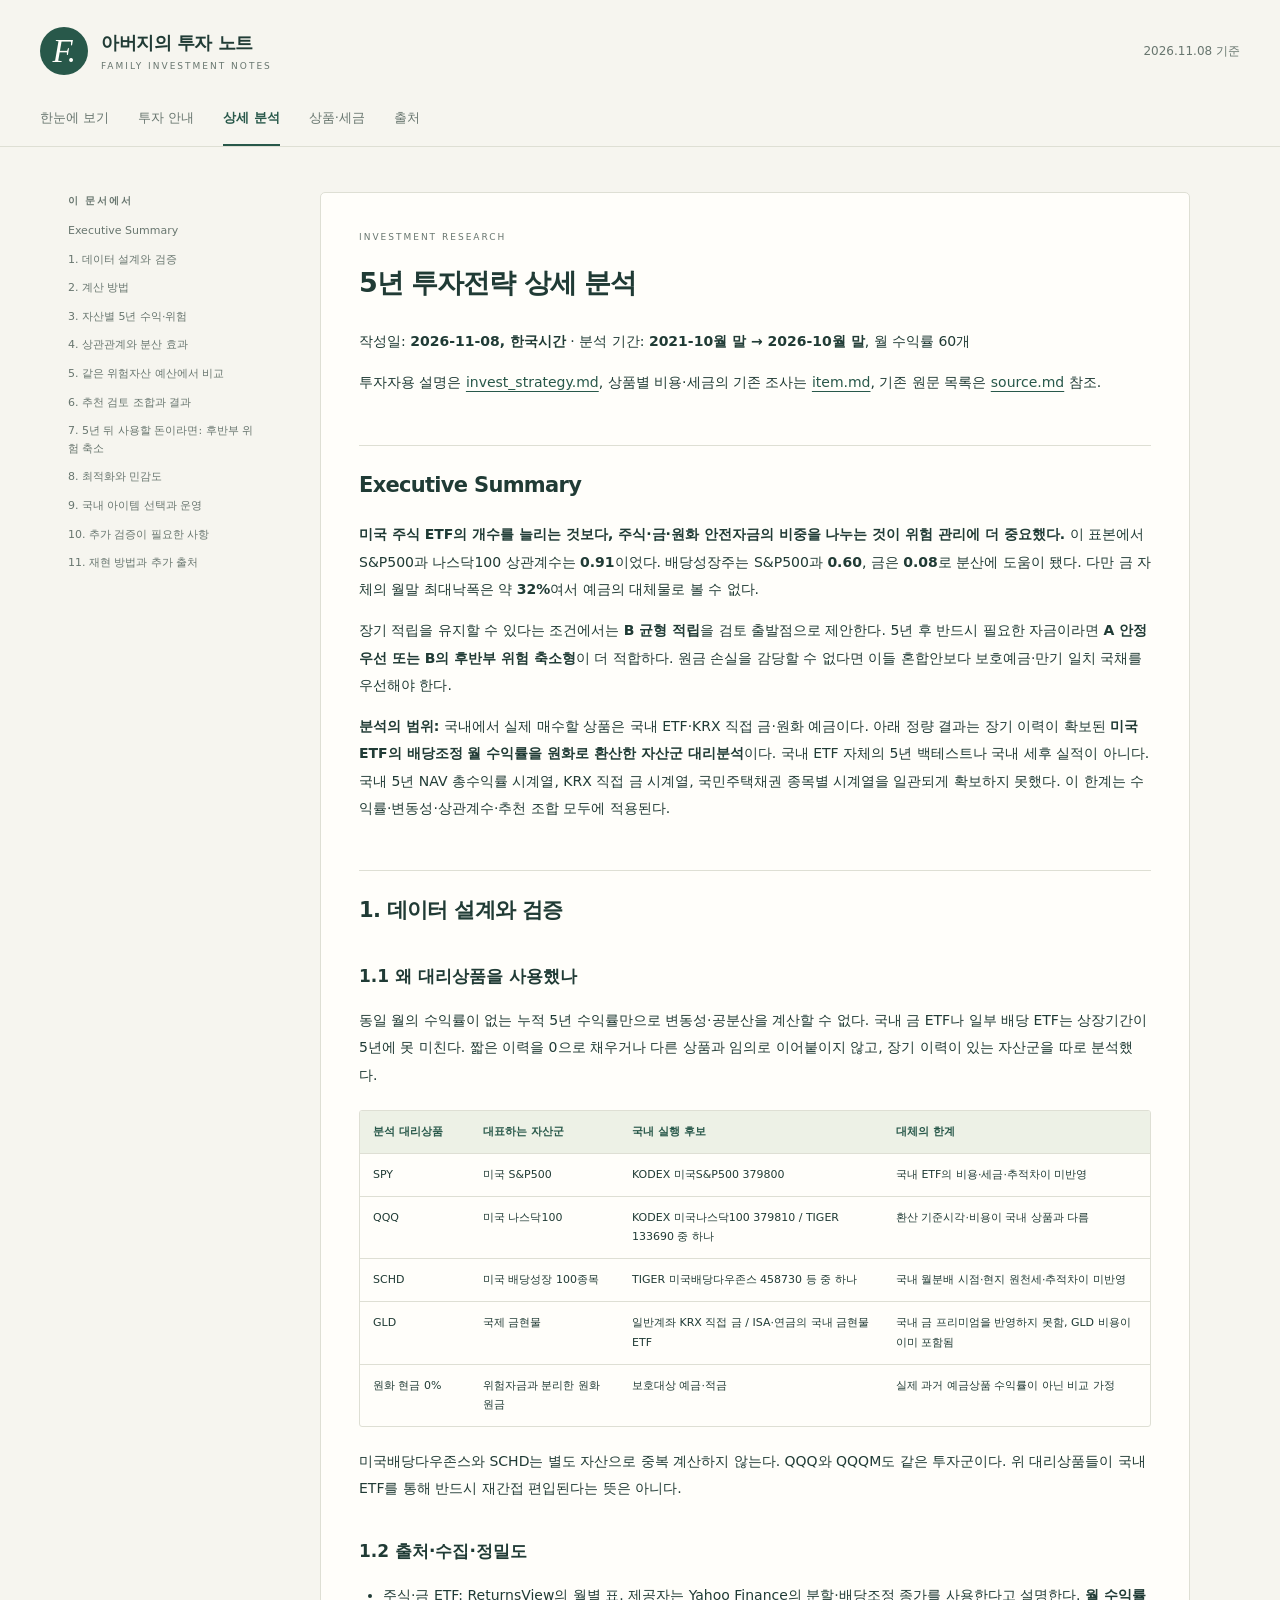
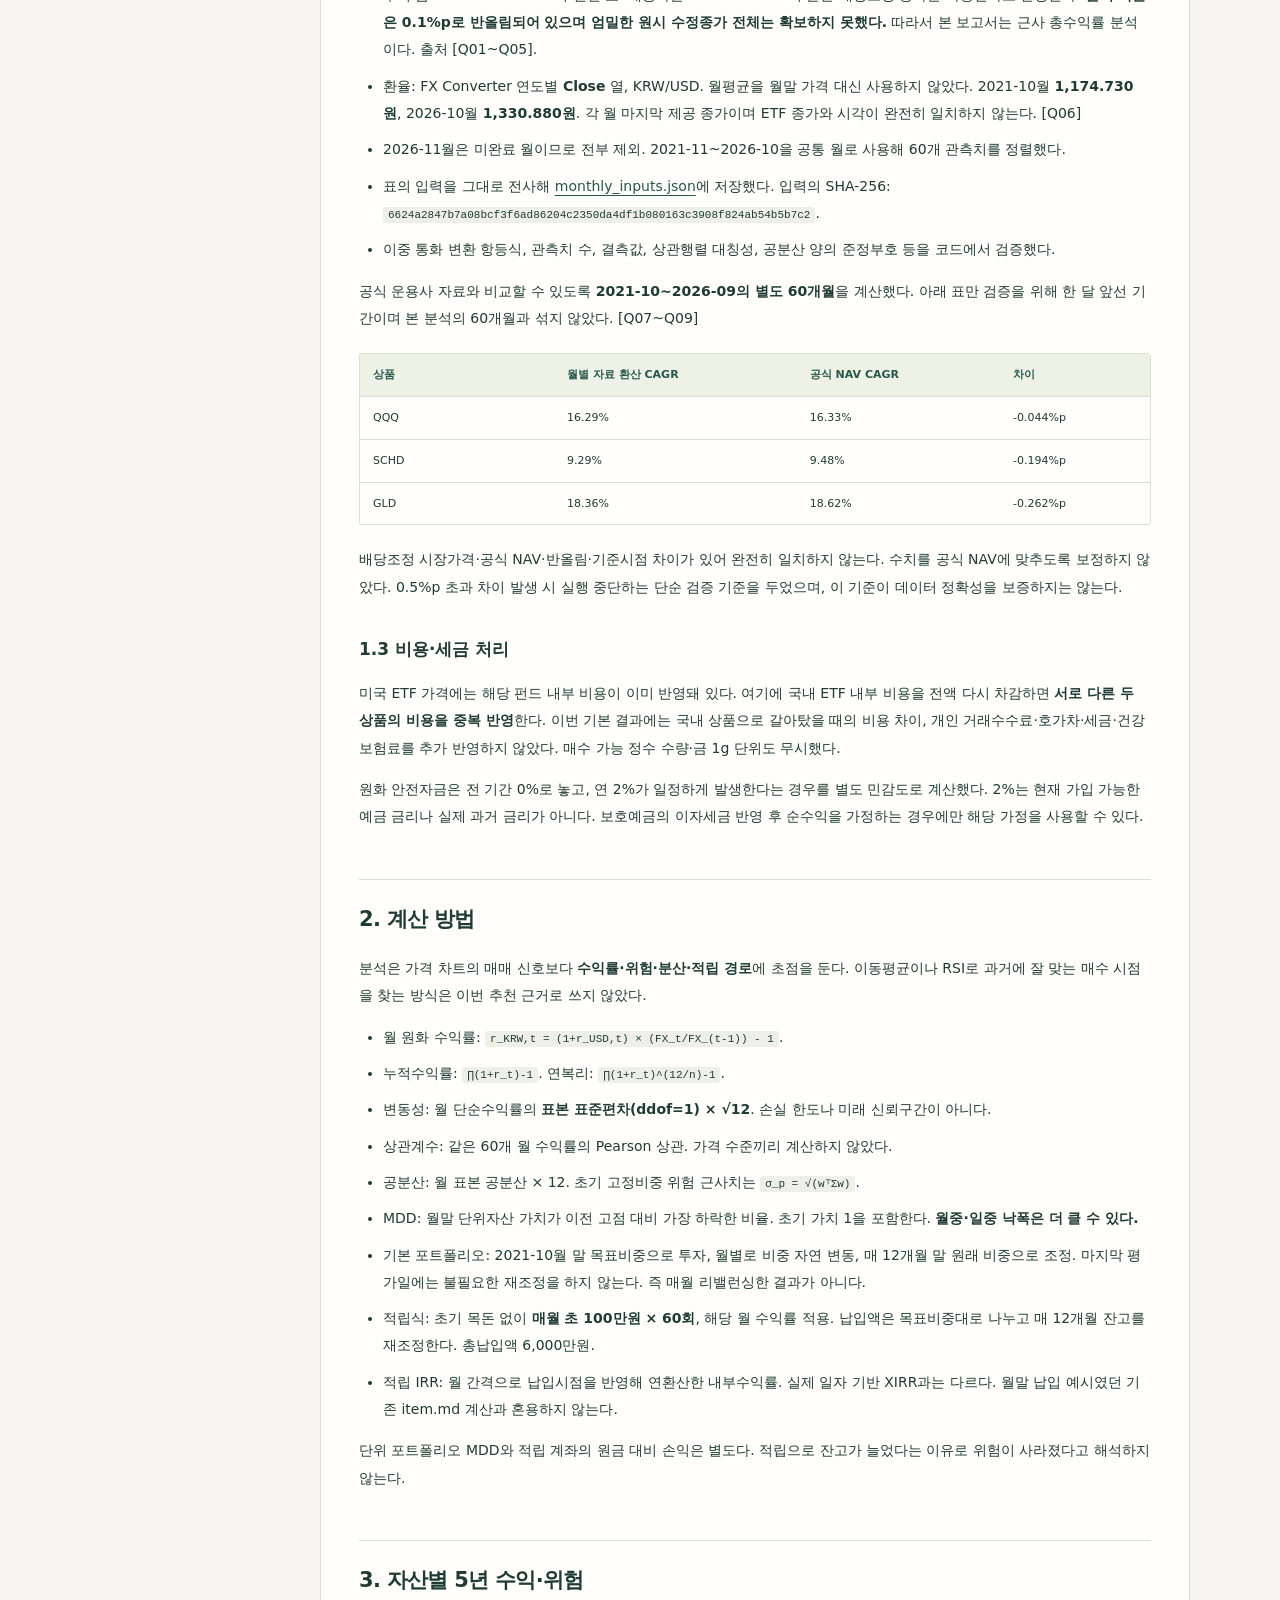
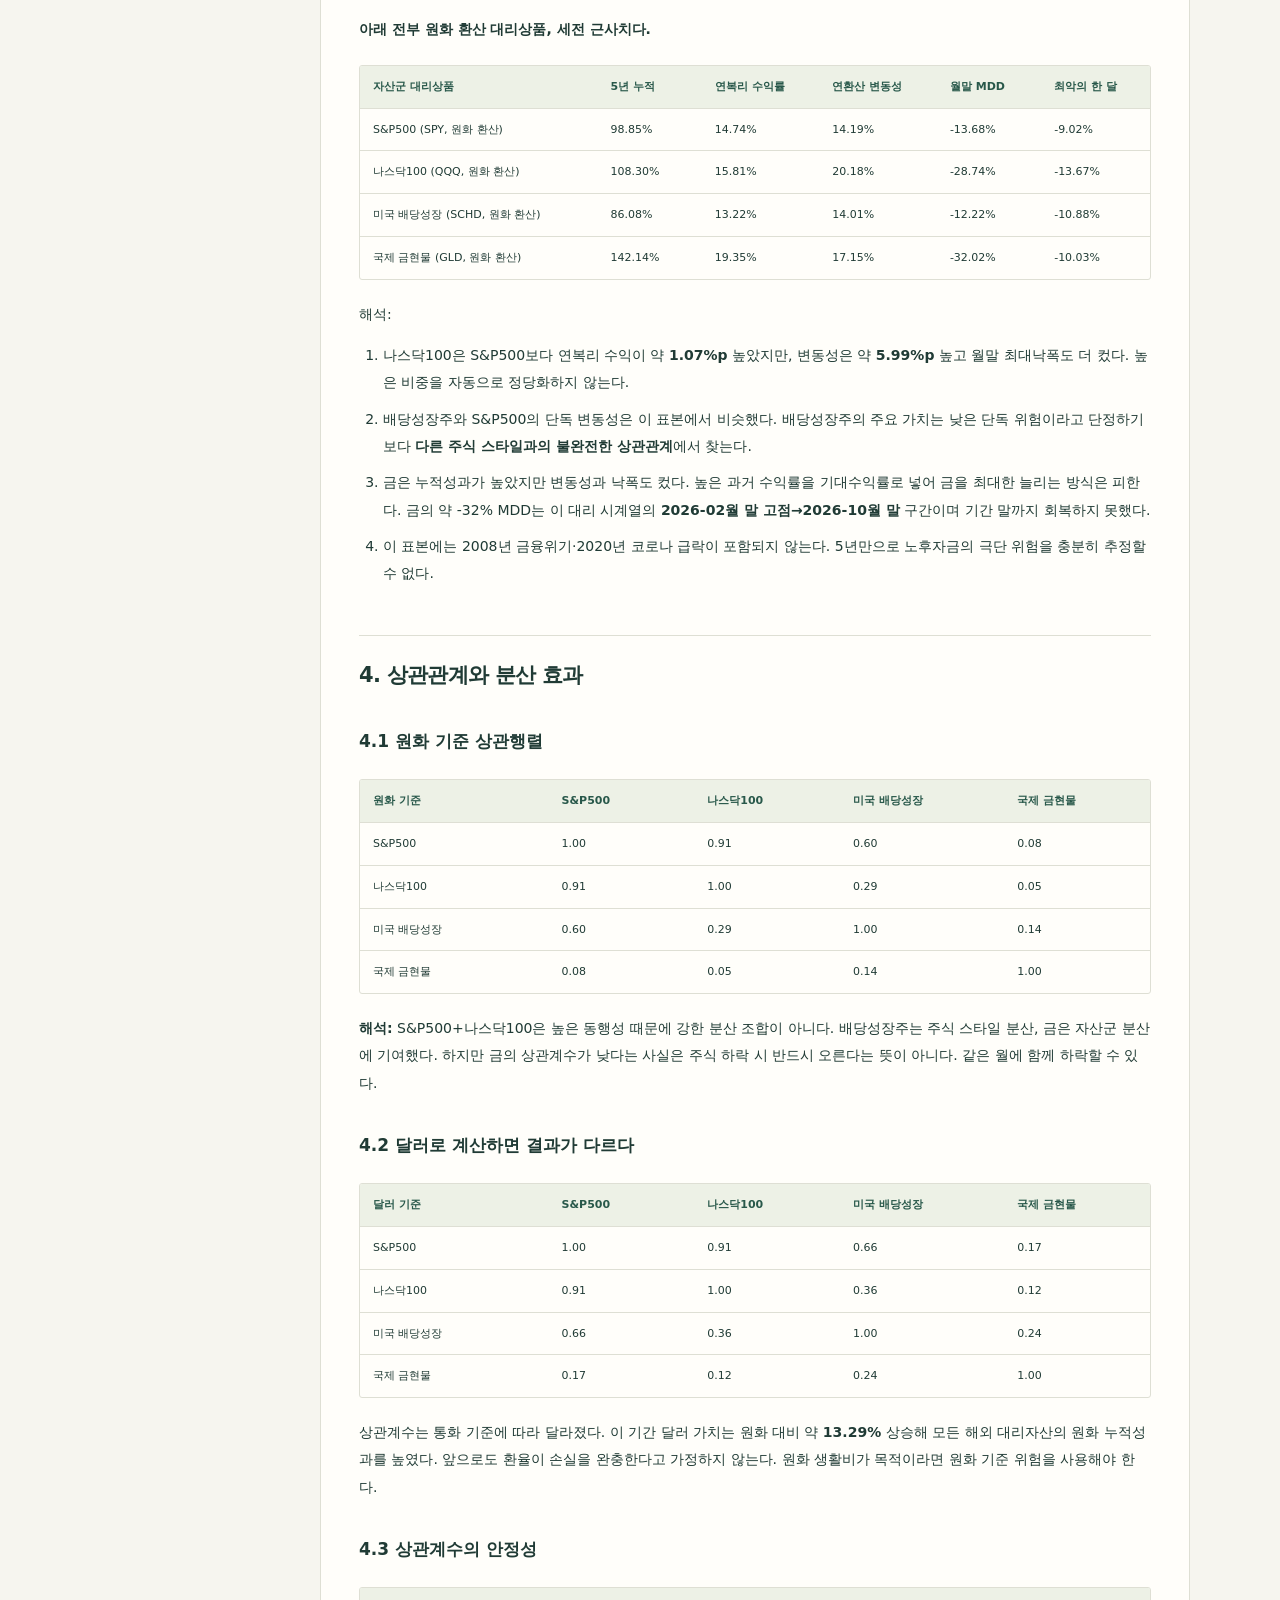
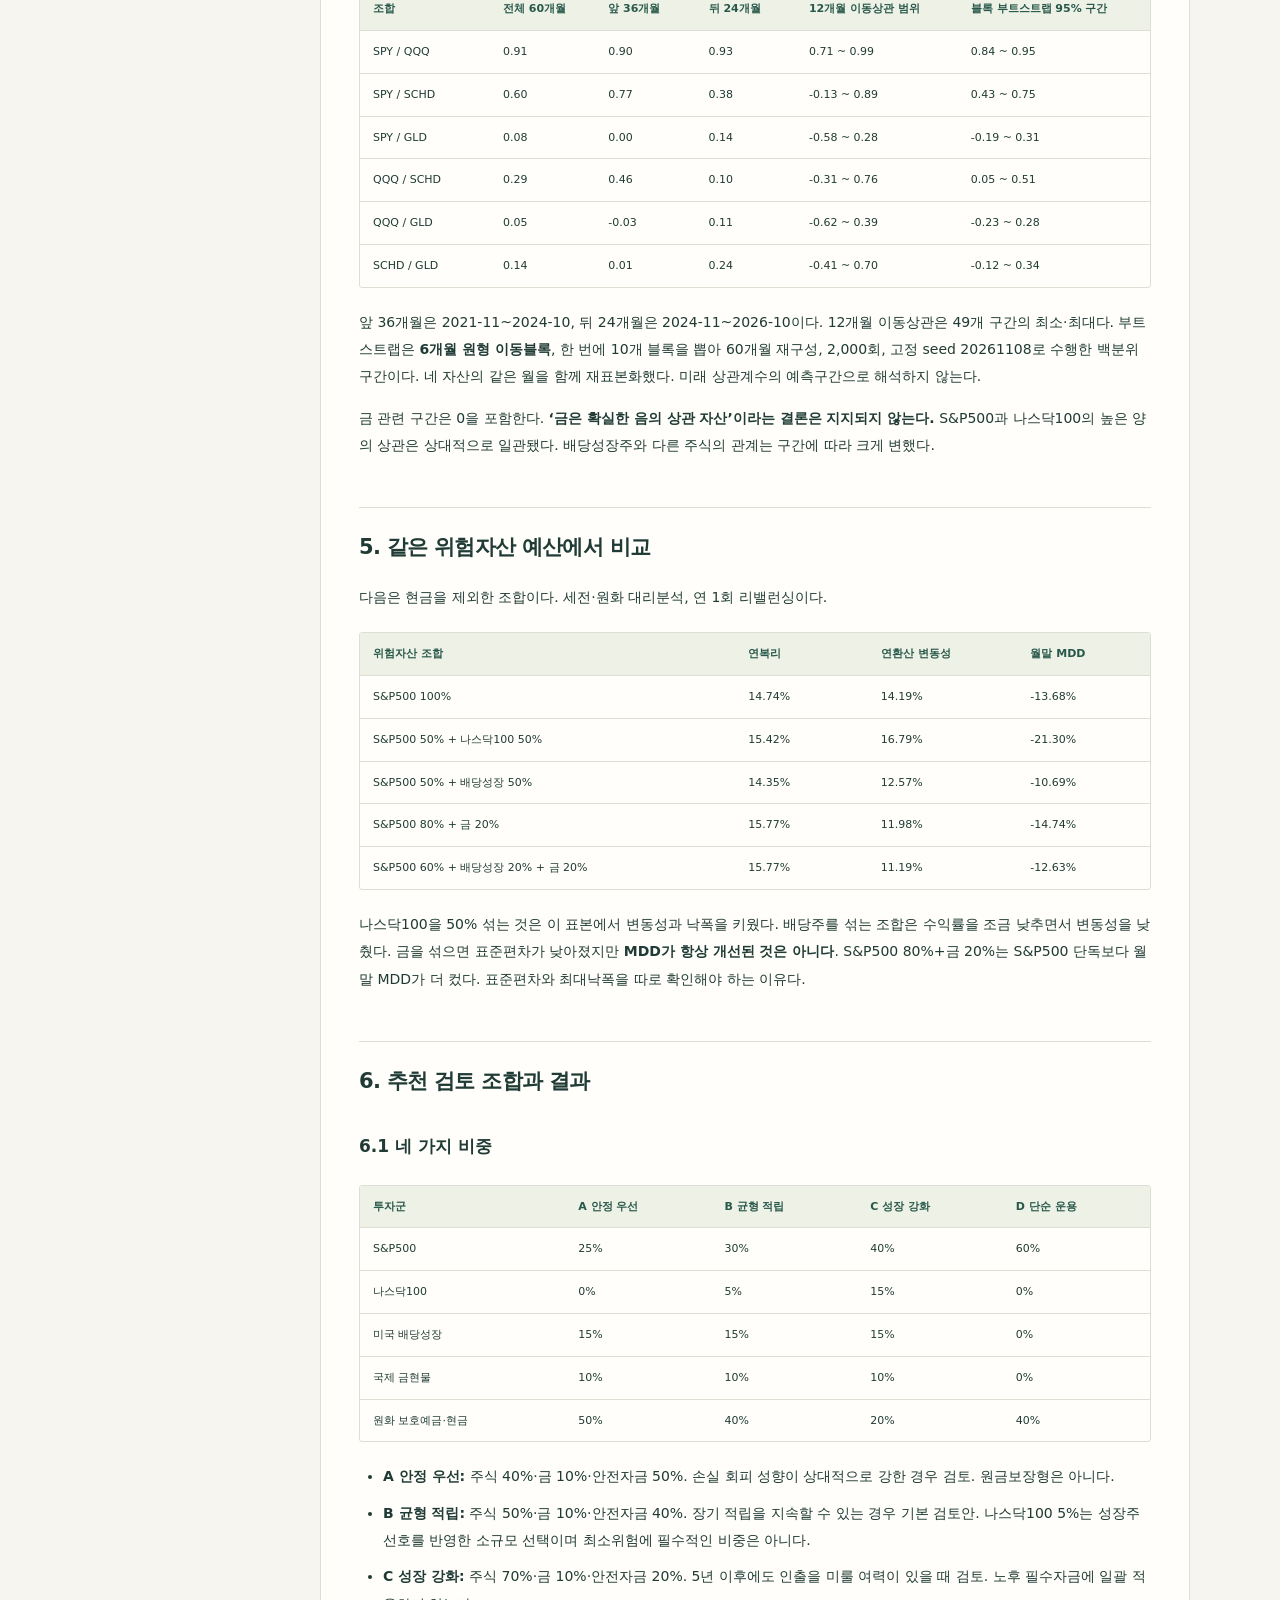
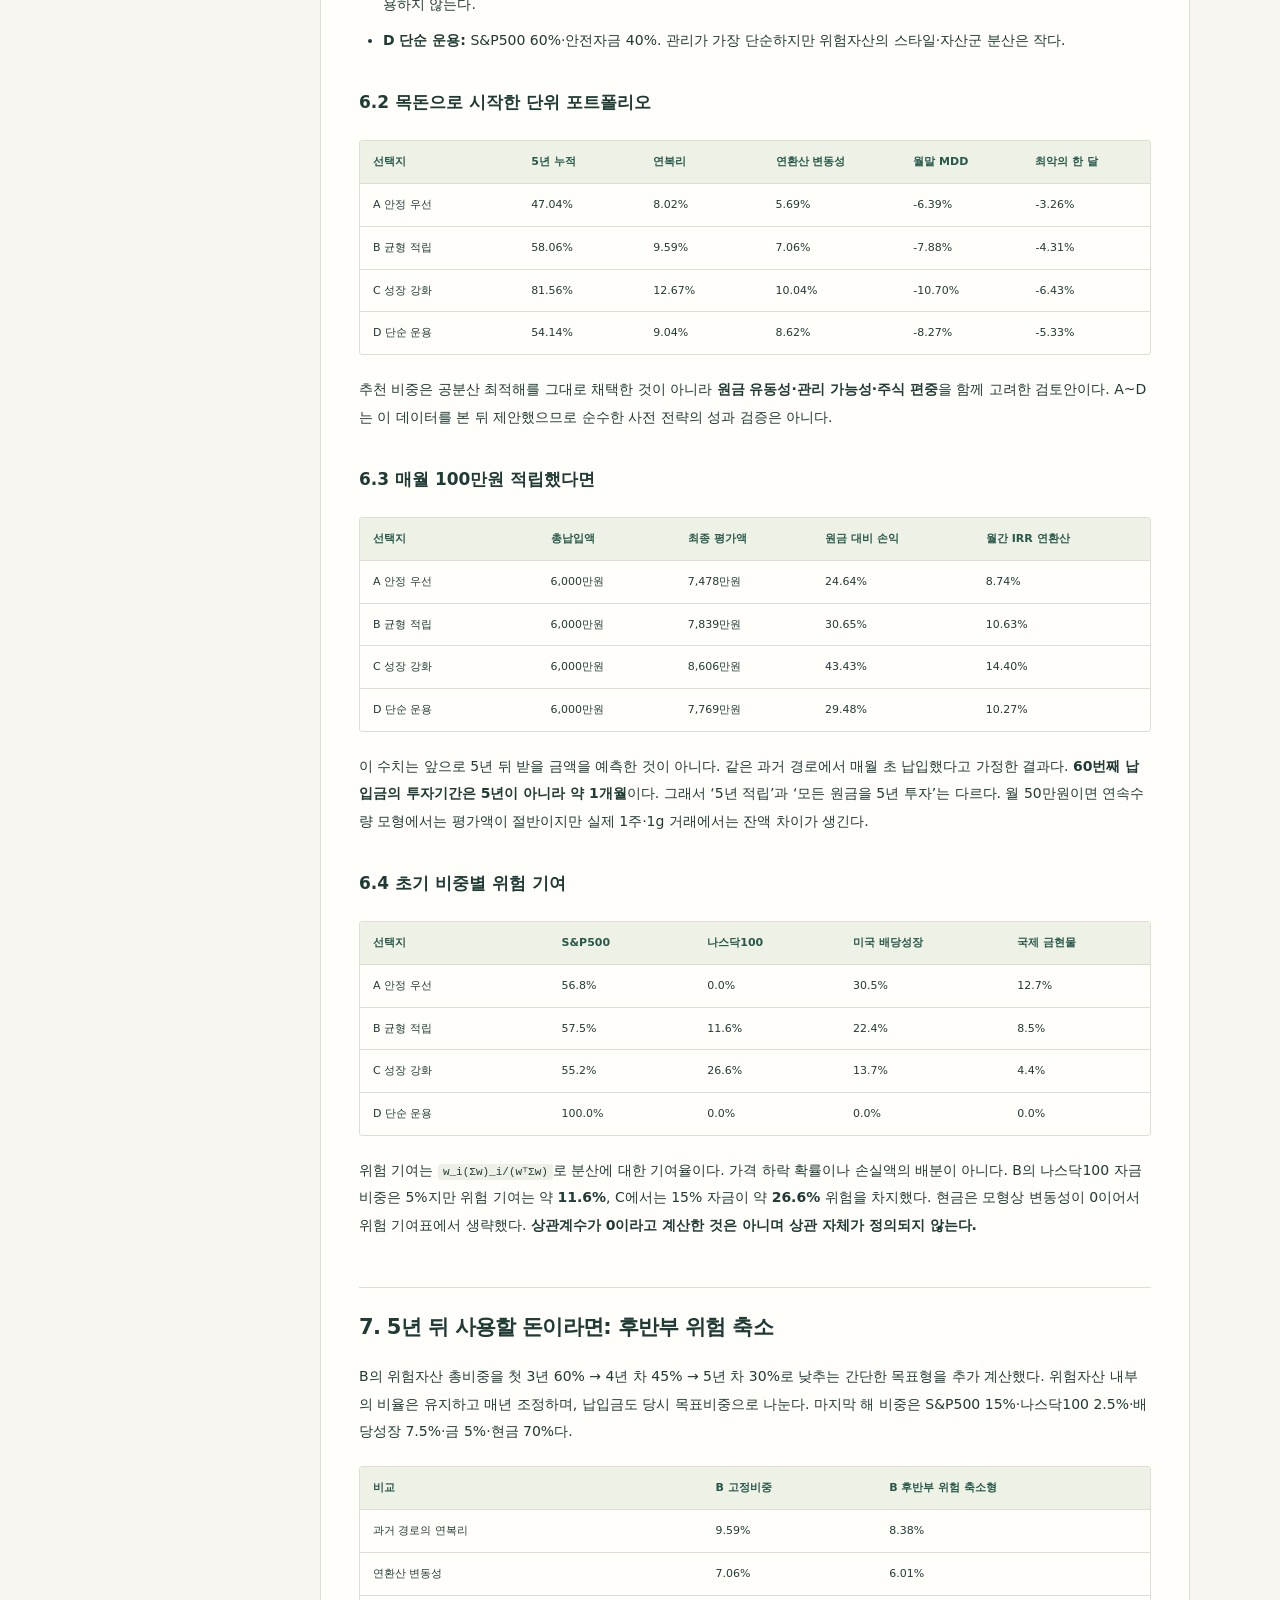
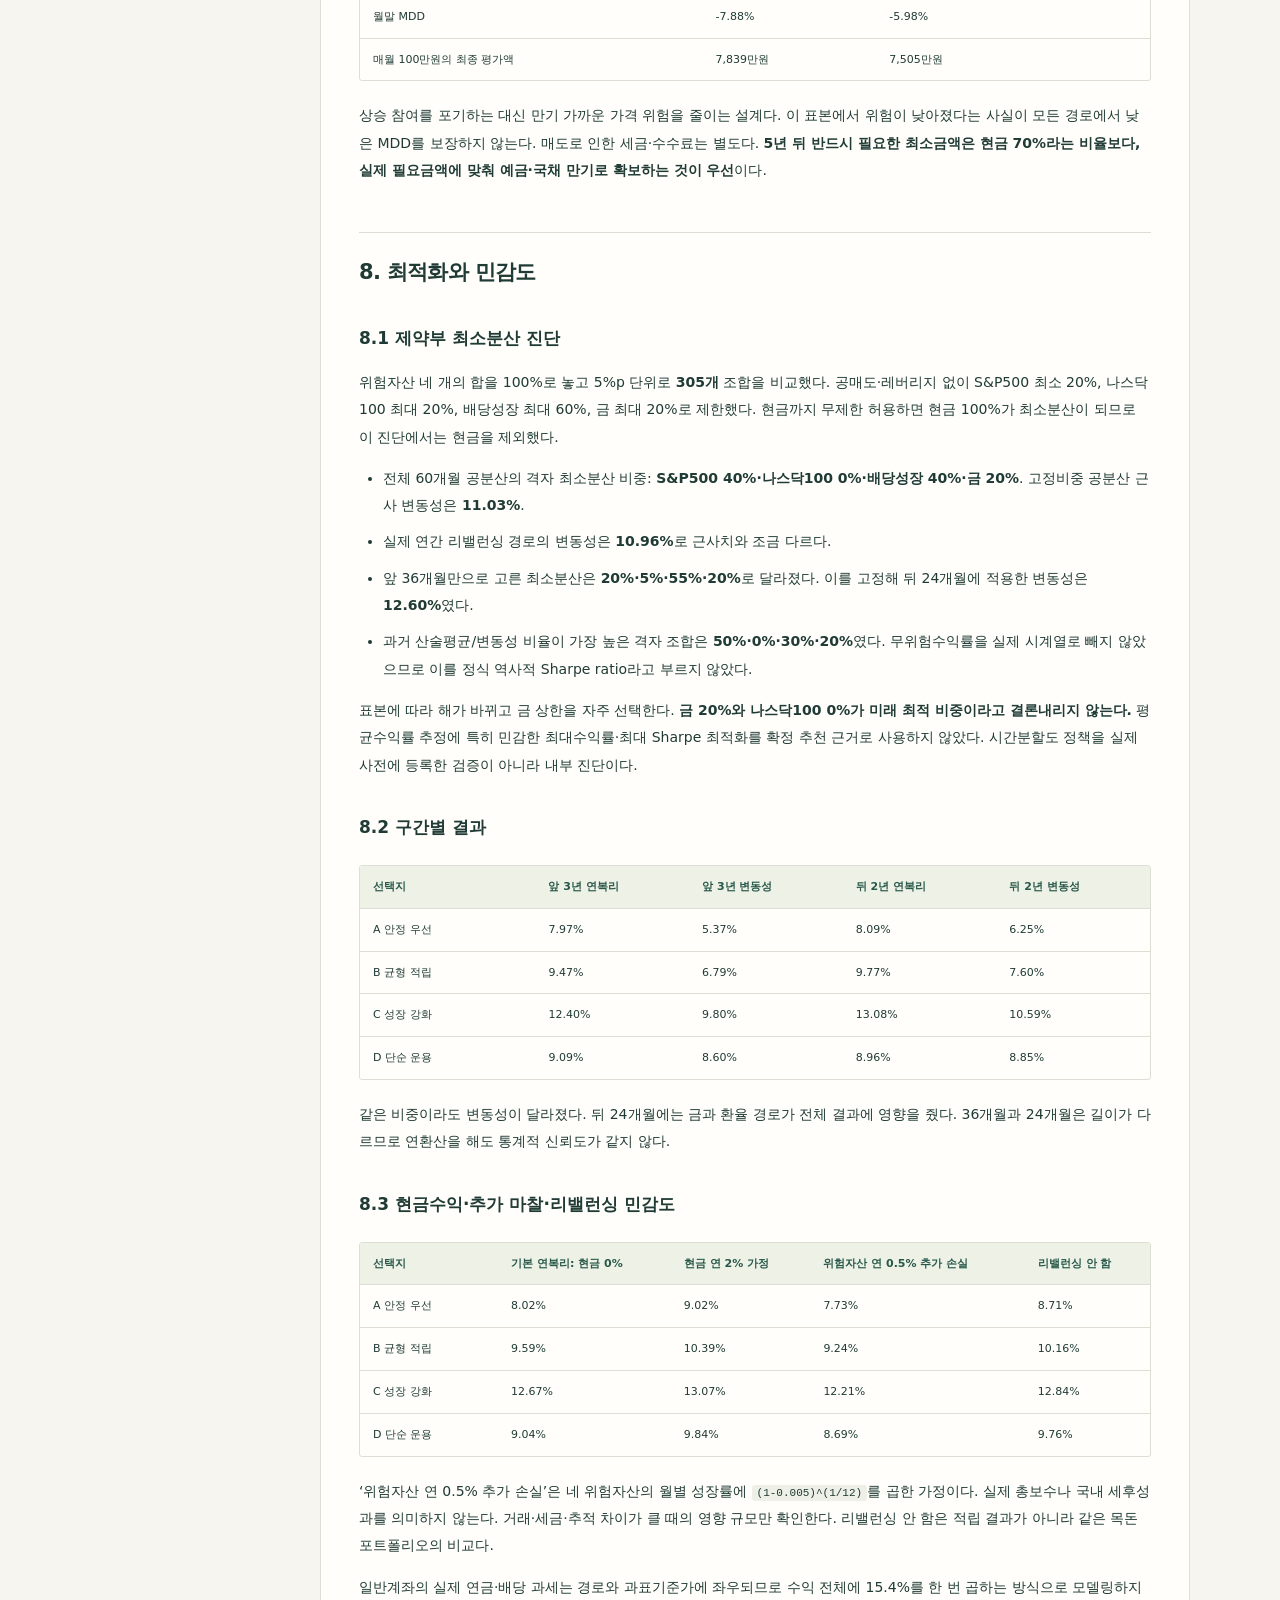
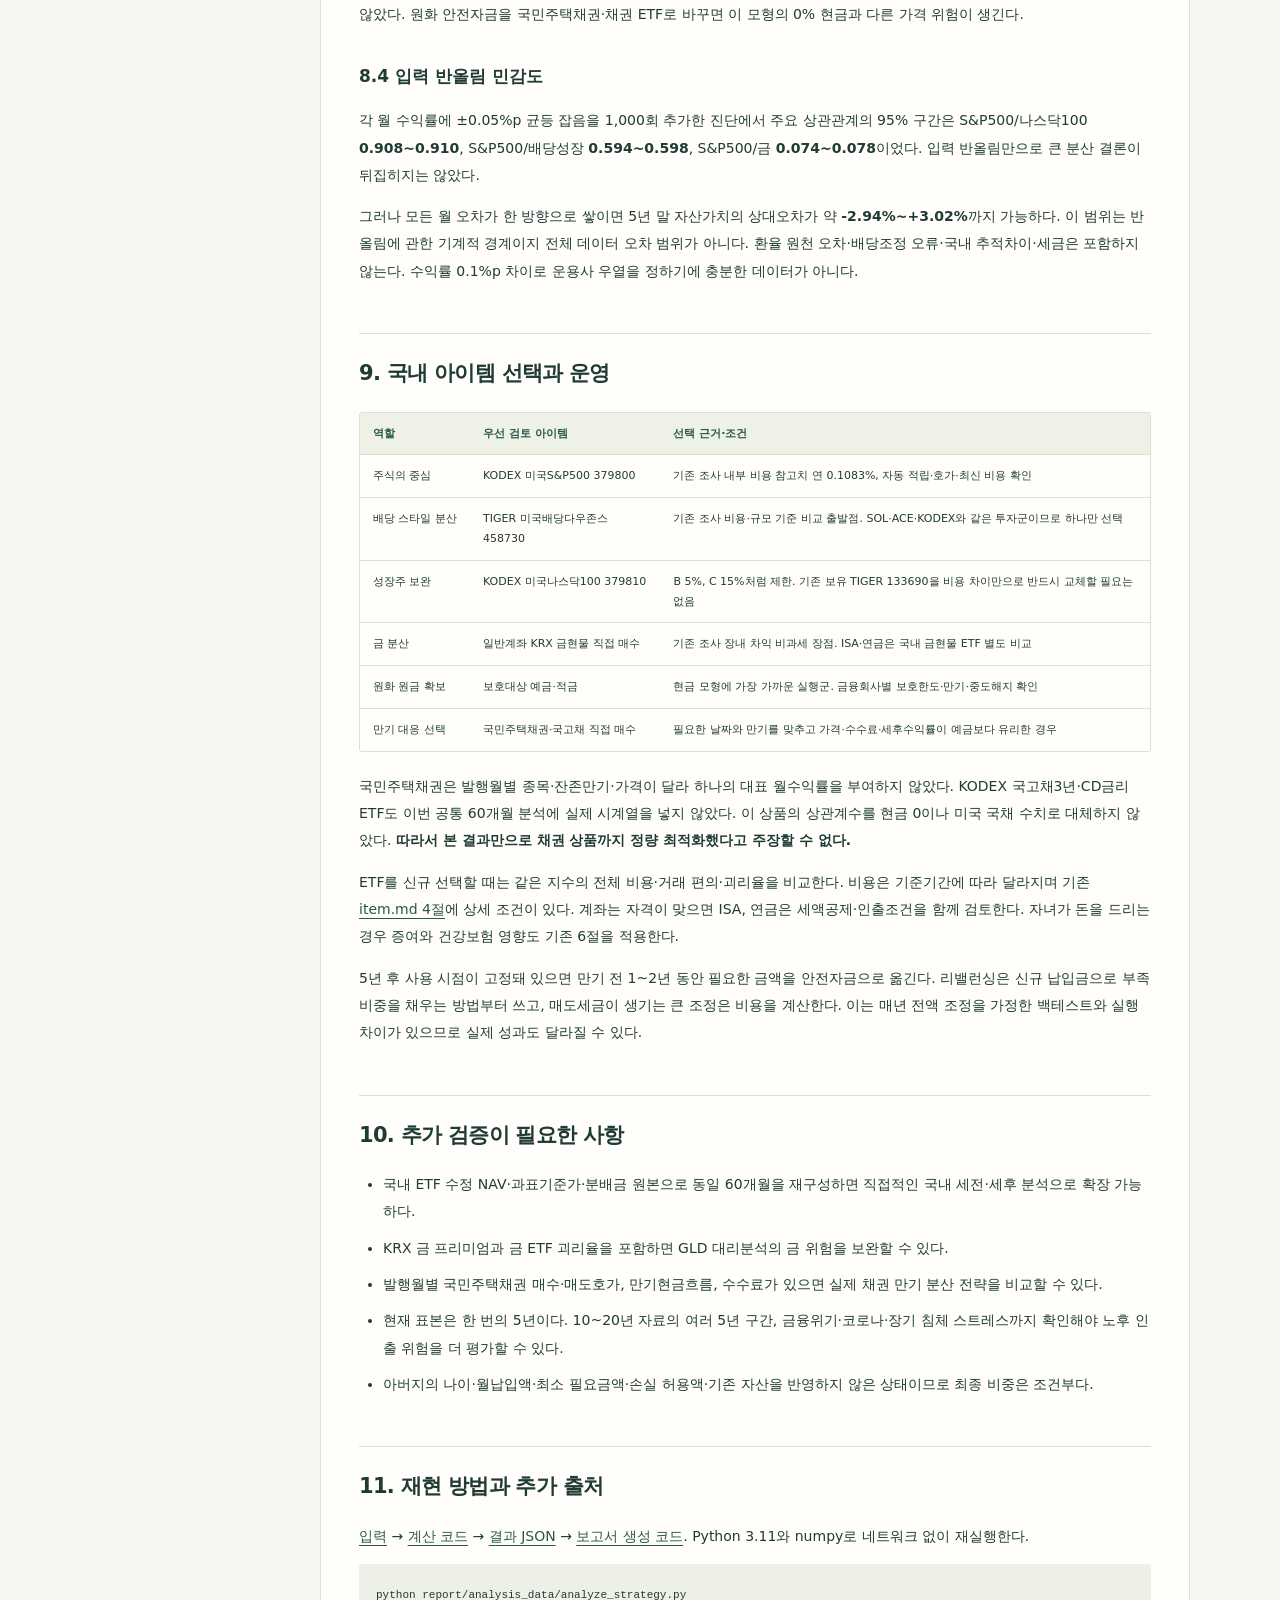
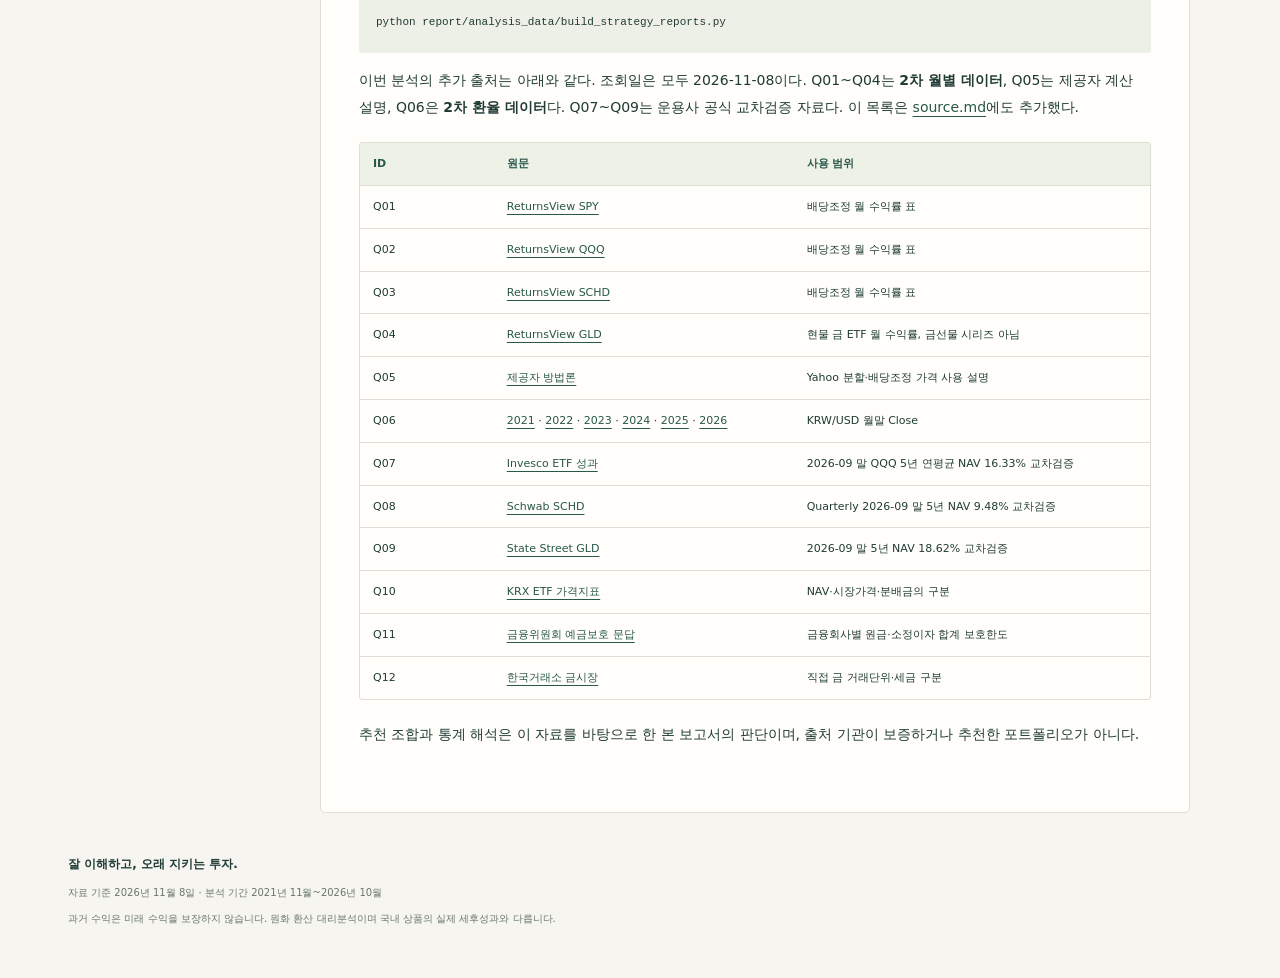
==== reports/detailed-invest-strategy.html @ 04e9e1b2 "Publish investment guide as homepage and preserve original profile" ====
<!doctype html>
<html lang="ko"><head><meta charset="utf-8"><meta name="viewport" content="width=device-width, initial-scale=1">
<meta name="robots" content="noindex,nofollow,noarchive"><meta name="referrer" content="no-referrer">
<meta name="color-scheme" content="light"><title>수치와 분석 방법 · 아버지의 투자 노트</title>
<meta name="description" content="국내에서 시작하는 적립식 투자. 선택지별 수익과 위험, 비용과 세금을 함께 살펴봅니다.">
<link rel="stylesheet" href="../assets/styles.css"></head><body>
<a class="skip-link" href="#main">본문으로 이동</a>
<header class="site-header"><div class="header-inner"><a class="brand" href="../index.html"><span class="brand-mark" aria-hidden="true">F.</span><span>아버지의 투자 노트<small>FAMILY INVESTMENT NOTES</small></span></a><span class="asof">2026.11.08 기준</span></div><nav class="main-nav" aria-label="주요 메뉴"><a href="../index.html">한눈에 보기</a><a href="../reports/invest-strategy.html">투자 안내</a><a href="../reports/detailed-invest-strategy.html" aria-current="page">상세 분석</a><a href="../reports/items.html">상품·세금</a><a href="../reports/sources.html">출처</a></nav></header>
<main id="main" class="document-layout"><aside class="contents"><p class="eyebrow">이 문서에서</p><nav aria-label="문서 목차"><a href="#executive-summary">Executive Summary</a><a href="#1-데이터-설계와-검증">1. 데이터 설계와 검증</a><a href="#2-계산-방법">2. 계산 방법</a><a href="#3-자산별-5년-수익위험">3. 자산별 5년 수익·위험</a><a href="#4-상관관계와-분산-효과">4. 상관관계와 분산 효과</a><a href="#5-같은-위험자산-예산에서-비교">5. 같은 위험자산 예산에서 비교</a><a href="#6-추천-검토-조합과-결과">6. 추천 검토 조합과 결과</a><a href="#7-5년-뒤-사용할-돈이라면-후반부-위험-축소">7. 5년 뒤 사용할 돈이라면: 후반부 위험 축소</a><a href="#8-최적화와-민감도">8. 최적화와 민감도</a><a href="#9-국내-아이템-선택과-운영">9. 국내 아이템 선택과 운영</a><a href="#10-추가-검증이-필요한-사항">10. 추가 검증이 필요한 사항</a><a href="#11-재현-방법과-추가-출처">11. 재현 방법과 추가 출처</a></nav></aside><article class="report"><div class="document-kicker">INVESTMENT RESEARCH</div><h1 id="5년-투자전략-상세-분석">5년 투자전략 상세 분석</h1>
<p>작성일: <strong>2026-11-08, 한국시간</strong> · 분석 기간: <strong>2021-10월 말 → 2026-10월 말</strong>, 월 수익률 60개</p>
<p>투자자용 설명은 <a href="invest-strategy.html">invest_strategy.md</a>, 상품별 비용·세금의 기존 조사는 <a href="items.html">item.md</a>, 기존 원문 목록은 <a href="sources.html">source.md</a> 참조.</p>
<h2 id="executive-summary">Executive Summary</h2>
<p><strong>미국 주식 ETF의 개수를 늘리는 것보다, 주식·금·원화 안전자금의 비중을 나누는 것이 위험 관리에 더 중요했다.</strong> 이 표본에서 S&amp;P500과 나스닥100 상관계수는 <strong>0.91</strong>이었다. 배당성장주는 S&amp;P500과 <strong>0.60</strong>, 금은 <strong>0.08</strong>로 분산에 도움이 됐다. 다만 금 자체의 월말 최대낙폭은 약 <strong>32%</strong>여서 예금의 대체물로 볼 수 없다.</p>
<p>장기 적립을 유지할 수 있다는 조건에서는 <strong>B 균형 적립</strong>을 검토 출발점으로 제안한다. 5년 후 반드시 필요한 자금이라면 <strong>A 안정 우선 또는 B의 후반부 위험 축소형</strong>이 더 적합하다. 원금 손실을 감당할 수 없다면 이들 혼합안보다 보호예금·만기 일치 국채를 우선해야 한다.</p>
<p><strong>분석의 범위:</strong> 국내에서 실제 매수할 상품은 국내 ETF·KRX 직접 금·원화 예금이다. 아래 정량 결과는 장기 이력이 확보된 <strong>미국 ETF의 배당조정 월 수익률을 원화로 환산한 자산군 대리분석</strong>이다. 국내 ETF 자체의 5년 백테스트나 국내 세후 실적이 아니다. 국내 5년 NAV 총수익률 시계열, KRX 직접 금 시계열, 국민주택채권 종목별 시계열을 일관되게 확보하지 못했다. 이 한계는 수익률·변동성·상관계수·추천 조합 모두에 적용된다.</p>
<h2 id="1-데이터-설계와-검증">1. 데이터 설계와 검증</h2>
<h3 id="11-왜-대리상품을-사용했나">1.1 왜 대리상품을 사용했나</h3>
<p>동일 월의 수익률이 없는 누적 5년 수익률만으로 변동성·공분산을 계산할 수 없다. 국내 금 ETF나 일부 배당 ETF는 상장기간이 5년에 못 미친다. 짧은 이력을 0으로 채우거나 다른 상품과 임의로 이어붙이지 않고, 장기 이력이 있는 자산군을 따로 분석했다.</p>
<div class="table-scroll" tabindex="0" role="region" aria-label="가로로 스크롤할 수 있는 비교표"><table><thead><tr><th scope="col">분석 대리상품</th><th scope="col">대표하는 자산군</th><th scope="col">국내 실행 후보</th><th scope="col">대체의 한계</th></tr></thead><tbody><tr><td>SPY</td><td>미국 S&amp;P500</td><td>KODEX 미국S&amp;P500 379800</td><td>국내 ETF의 비용·세금·추적차이 미반영</td></tr><tr><td>QQQ</td><td>미국 나스닥100</td><td>KODEX 미국나스닥100 379810 / TIGER 133690 중 하나</td><td>환산 기준시각·비용이 국내 상품과 다름</td></tr><tr><td>SCHD</td><td>미국 배당성장 100종목</td><td>TIGER 미국배당다우존스 458730 등 중 하나</td><td>국내 월분배 시점·현지 원천세·추적차이 미반영</td></tr><tr><td>GLD</td><td>국제 금현물</td><td>일반계좌 KRX 직접 금 / ISA·연금의 국내 금현물 ETF</td><td>국내 금 프리미엄을 반영하지 못함, GLD 비용이 이미 포함됨</td></tr><tr><td>원화 현금 0%</td><td>위험자금과 분리한 원화 원금</td><td>보호대상 예금·적금</td><td>실제 과거 예금상품 수익률이 아닌 비교 가정</td></tr></tbody></table></div>
<p>미국배당다우존스와 SCHD는 별도 자산으로 중복 계산하지 않는다. QQQ와 QQQM도 같은 투자군이다. 위 대리상품들이 국내 ETF를 통해 반드시 재간접 편입된다는 뜻은 아니다.</p>
<h3 id="12-출처수집정밀도">1.2 출처·수집·정밀도</h3>
<ul><li>주식·금 ETF: ReturnsView의 월별 표. 제공자는 Yahoo Finance의 분할·배당조정 종가를 사용한다고 설명한다. <strong>월 수익률은 0.1%p로 반올림되어 있으며 엄밀한 원시 수정종가 전체는 확보하지 못했다.</strong> 따라서 본 보고서는 근사 총수익률 분석이다. 출처 [Q01~Q05].</li><li>환율: FX Converter 연도별 <strong>Close</strong> 열, KRW/USD. 월평균을 월말 가격 대신 사용하지 않았다. 2021-10월 <strong>1,174.730원</strong>, 2026-10월 <strong>1,330.880원</strong>. 각 월 마지막 제공 종가이며 ETF 종가와 시각이 완전히 일치하지 않는다. [Q06]</li><li>2026-11월은 미완료 월이므로 전부 제외. 2021-11~2026-10을 공통 월로 사용해 60개 관측치를 정렬했다.</li><li>표의 입력을 그대로 전사해 <a href="../data/monthly_inputs.json">monthly_inputs.json</a>에 저장했다. 입력의 SHA-256: <code>6624a2847b7a08bcf3f6ad86204c2350da4df1b080163c3908f824ab54b5b7c2</code>.</li><li>이중 통화 변환 항등식, 관측치 수, 결측값, 상관행렬 대칭성, 공분산 양의 준정부호 등을 코드에서 검증했다.</li></ul>
<p>공식 운용사 자료와 비교할 수 있도록 <strong>2021-10~2026-09의 별도 60개월</strong>을 계산했다. 아래 표만 검증을 위해 한 달 앞선 기간이며 본 분석의 60개월과 섞지 않았다. [Q07~Q09]</p>
<div class="table-scroll" tabindex="0" role="region" aria-label="가로로 스크롤할 수 있는 비교표"><table><thead><tr><th scope="col">상품</th><th scope="col">월별 자료 환산 CAGR</th><th scope="col">공식 NAV CAGR</th><th scope="col">차이</th></tr></thead><tbody><tr><td>QQQ</td><td>16.29%</td><td>16.33%</td><td>-0.044%p</td></tr><tr><td>SCHD</td><td>9.29%</td><td>9.48%</td><td>-0.194%p</td></tr><tr><td>GLD</td><td>18.36%</td><td>18.62%</td><td>-0.262%p</td></tr></tbody></table></div>
<p>배당조정 시장가격·공식 NAV·반올림·기준시점 차이가 있어 완전히 일치하지 않는다. 수치를 공식 NAV에 맞추도록 보정하지 않았다. 0.5%p 초과 차이 발생 시 실행 중단하는 단순 검증 기준을 두었으며, 이 기준이 데이터 정확성을 보증하지는 않는다.</p>
<h3 id="13-비용세금-처리">1.3 비용·세금 처리</h3>
<p>미국 ETF 가격에는 해당 펀드 내부 비용이 이미 반영돼 있다. 여기에 국내 ETF 내부 비용을 전액 다시 차감하면 <strong>서로 다른 두 상품의 비용을 중복 반영</strong>한다. 이번 기본 결과에는 국내 상품으로 갈아탔을 때의 비용 차이, 개인 거래수수료·호가차·세금·건강보험료를 추가 반영하지 않았다. 매수 가능 정수 수량·금 1g 단위도 무시했다.</p>
<p>원화 안전자금은 전 기간 0%로 놓고, 연 2%가 일정하게 발생한다는 경우를 별도 민감도로 계산했다. 2%는 현재 가입 가능한 예금 금리나 실제 과거 금리가 아니다. 보호예금의 이자세금 반영 후 순수익을 가정하는 경우에만 해당 가정을 사용할 수 있다.</p>
<h2 id="2-계산-방법">2. 계산 방법</h2>
<p>분석은 가격 차트의 매매 신호보다 <strong>수익률·위험·분산·적립 경로</strong>에 초점을 둔다. 이동평균이나 RSI로 과거에 잘 맞는 매수 시점을 찾는 방식은 이번 추천 근거로 쓰지 않았다.</p>
<ul><li>월 원화 수익률: <code>r_KRW,t = (1+r_USD,t) × (FX_t/FX_(t-1)) - 1</code>.</li><li>누적수익률: <code>∏(1+r_t)-1</code>. 연복리: <code>∏(1+r_t)^(12/n)-1</code>.</li><li>변동성: 월 단순수익률의 <strong>표본 표준편차(ddof=1) × √12</strong>. 손실 한도나 미래 신뢰구간이 아니다.</li><li>상관계수: 같은 60개 월 수익률의 Pearson 상관. 가격 수준끼리 계산하지 않았다.</li><li>공분산: 월 표본 공분산 × 12. 초기 고정비중 위험 근사치는 <code>σ_p = √(wᵀΣw)</code>.</li><li>MDD: 월말 단위자산 가치가 이전 고점 대비 가장 하락한 비율. 초기 가치 1을 포함한다. <strong>월중·일중 낙폭은 더 클 수 있다.</strong></li><li>기본 포트폴리오: 2021-10월 말 목표비중으로 투자, 월별로 비중 자연 변동, 매 12개월 말 원래 비중으로 조정. 마지막 평가일에는 불필요한 재조정을 하지 않는다. 즉 매월 리밸런싱한 결과가 아니다.</li><li>적립식: 초기 목돈 없이 <strong>매월 초 100만원 × 60회</strong>, 해당 월 수익률 적용. 납입액은 목표비중대로 나누고 매 12개월 잔고를 재조정한다. 총납입액 6,000만원.</li><li>적립 IRR: 월 간격으로 납입시점을 반영해 연환산한 내부수익률. 실제 일자 기반 XIRR과는 다르다. 월말 납입 예시였던 기존 item.md 계산과 혼용하지 않는다.</li></ul>
<p>단위 포트폴리오 MDD와 적립 계좌의 원금 대비 손익은 별도다. 적립으로 잔고가 늘었다는 이유로 위험이 사라졌다고 해석하지 않는다.</p>
<h2 id="3-자산별-5년-수익위험">3. 자산별 5년 수익·위험</h2>
<p><strong>아래 전부 원화 환산 대리상품, 세전 근사치다.</strong></p>
<div class="table-scroll" tabindex="0" role="region" aria-label="가로로 스크롤할 수 있는 비교표"><table><thead><tr><th scope="col">자산군 대리상품</th><th scope="col">5년 누적</th><th scope="col">연복리 수익률</th><th scope="col">연환산 변동성</th><th scope="col">월말 MDD</th><th scope="col">최악의 한 달</th></tr></thead><tbody><tr><td>S&amp;P500 (SPY, 원화 환산)</td><td>98.85%</td><td>14.74%</td><td>14.19%</td><td>-13.68%</td><td>-9.02%</td></tr><tr><td>나스닥100 (QQQ, 원화 환산)</td><td>108.30%</td><td>15.81%</td><td>20.18%</td><td>-28.74%</td><td>-13.67%</td></tr><tr><td>미국 배당성장 (SCHD, 원화 환산)</td><td>86.08%</td><td>13.22%</td><td>14.01%</td><td>-12.22%</td><td>-10.88%</td></tr><tr><td>국제 금현물 (GLD, 원화 환산)</td><td>142.14%</td><td>19.35%</td><td>17.15%</td><td>-32.02%</td><td>-10.03%</td></tr></tbody></table></div>
<p>해석:</p>
<ol><li>나스닥100은 S&amp;P500보다 연복리 수익이 약 <strong>1.07%p</strong> 높았지만, 변동성은 약 <strong>5.99%p</strong> 높고 월말 최대낙폭도 더 컸다. 높은 비중을 자동으로 정당화하지 않는다.</li><li>배당성장주와 S&amp;P500의 단독 변동성은 이 표본에서 비슷했다. 배당성장주의 주요 가치는 낮은 단독 위험이라고 단정하기보다 <strong>다른 주식 스타일과의 불완전한 상관관계</strong>에서 찾는다.</li><li>금은 누적성과가 높았지만 변동성과 낙폭도 컸다. 높은 과거 수익률을 기대수익률로 넣어 금을 최대한 늘리는 방식은 피한다. 금의 약 -32% MDD는 이 대리 시계열의 <strong>2026-02월 말 고점→2026-10월 말</strong> 구간이며 기간 말까지 회복하지 못했다.</li><li>이 표본에는 2008년 금융위기·2020년 코로나 급락이 포함되지 않는다. 5년만으로 노후자금의 극단 위험을 충분히 추정할 수 없다.</li></ol>
<h2 id="4-상관관계와-분산-효과">4. 상관관계와 분산 효과</h2>
<h3 id="41-원화-기준-상관행렬">4.1 원화 기준 상관행렬</h3>
<div class="table-scroll" tabindex="0" role="region" aria-label="가로로 스크롤할 수 있는 비교표"><table><thead><tr><th scope="col">원화 기준</th><th scope="col">S&amp;P500</th><th scope="col">나스닥100</th><th scope="col">미국 배당성장</th><th scope="col">국제 금현물</th></tr></thead><tbody><tr><td>S&amp;P500</td><td>1.00</td><td>0.91</td><td>0.60</td><td>0.08</td></tr><tr><td>나스닥100</td><td>0.91</td><td>1.00</td><td>0.29</td><td>0.05</td></tr><tr><td>미국 배당성장</td><td>0.60</td><td>0.29</td><td>1.00</td><td>0.14</td></tr><tr><td>국제 금현물</td><td>0.08</td><td>0.05</td><td>0.14</td><td>1.00</td></tr></tbody></table></div>
<p><strong>해석:</strong> S&amp;P500+나스닥100은 높은 동행성 때문에 강한 분산 조합이 아니다. 배당성장주는 주식 스타일 분산, 금은 자산군 분산에 기여했다. 하지만 금의 상관계수가 낮다는 사실은 주식 하락 시 반드시 오른다는 뜻이 아니다. 같은 월에 함께 하락할 수 있다.</p>
<h3 id="42-달러로-계산하면-결과가-다르다">4.2 달러로 계산하면 결과가 다르다</h3>
<div class="table-scroll" tabindex="0" role="region" aria-label="가로로 스크롤할 수 있는 비교표"><table><thead><tr><th scope="col">달러 기준</th><th scope="col">S&amp;P500</th><th scope="col">나스닥100</th><th scope="col">미국 배당성장</th><th scope="col">국제 금현물</th></tr></thead><tbody><tr><td>S&amp;P500</td><td>1.00</td><td>0.91</td><td>0.66</td><td>0.17</td></tr><tr><td>나스닥100</td><td>0.91</td><td>1.00</td><td>0.36</td><td>0.12</td></tr><tr><td>미국 배당성장</td><td>0.66</td><td>0.36</td><td>1.00</td><td>0.24</td></tr><tr><td>국제 금현물</td><td>0.17</td><td>0.12</td><td>0.24</td><td>1.00</td></tr></tbody></table></div>
<p>상관계수는 통화 기준에 따라 달라졌다. 이 기간 달러 가치는 원화 대비 약 <strong>13.29%</strong> 상승해 모든 해외 대리자산의 원화 누적성과를 높였다. 앞으로도 환율이 손실을 완충한다고 가정하지 않는다. 원화 생활비가 목적이라면 원화 기준 위험을 사용해야 한다.</p>
<h3 id="43-상관계수의-안정성">4.3 상관계수의 안정성</h3>
<div class="table-scroll" tabindex="0" role="region" aria-label="가로로 스크롤할 수 있는 비교표"><table><thead><tr><th scope="col">조합</th><th scope="col">전체 60개월</th><th scope="col">앞 36개월</th><th scope="col">뒤 24개월</th><th scope="col">12개월 이동상관 범위</th><th scope="col">블록 부트스트랩 95% 구간</th></tr></thead><tbody><tr><td>SPY / QQQ</td><td>0.91</td><td>0.90</td><td>0.93</td><td>0.71 ~ 0.99</td><td>0.84 ~ 0.95</td></tr><tr><td>SPY / SCHD</td><td>0.60</td><td>0.77</td><td>0.38</td><td>-0.13 ~ 0.89</td><td>0.43 ~ 0.75</td></tr><tr><td>SPY / GLD</td><td>0.08</td><td>0.00</td><td>0.14</td><td>-0.58 ~ 0.28</td><td>-0.19 ~ 0.31</td></tr><tr><td>QQQ / SCHD</td><td>0.29</td><td>0.46</td><td>0.10</td><td>-0.31 ~ 0.76</td><td>0.05 ~ 0.51</td></tr><tr><td>QQQ / GLD</td><td>0.05</td><td>-0.03</td><td>0.11</td><td>-0.62 ~ 0.39</td><td>-0.23 ~ 0.28</td></tr><tr><td>SCHD / GLD</td><td>0.14</td><td>0.01</td><td>0.24</td><td>-0.41 ~ 0.70</td><td>-0.12 ~ 0.34</td></tr></tbody></table></div>
<p>앞 36개월은 2021-11~2024-10, 뒤 24개월은 2024-11~2026-10이다. 12개월 이동상관은 49개 구간의 최소·최대다. 부트스트랩은 <strong>6개월 원형 이동블록</strong>, 한 번에 10개 블록을 뽑아 60개월 재구성, 2,000회, 고정 seed 20261108로 수행한 백분위 구간이다. 네 자산의 같은 월을 함께 재표본화했다. 미래 상관계수의 예측구간으로 해석하지 않는다.</p>
<p>금 관련 구간은 0을 포함한다. <strong>‘금은 확실한 음의 상관 자산’이라는 결론은 지지되지 않는다.</strong> S&amp;P500과 나스닥100의 높은 양의 상관은 상대적으로 일관됐다. 배당성장주와 다른 주식의 관계는 구간에 따라 크게 변했다.</p>
<h2 id="5-같은-위험자산-예산에서-비교">5. 같은 위험자산 예산에서 비교</h2>
<p>다음은 현금을 제외한 조합이다. 세전·원화 대리분석, 연 1회 리밸런싱이다.</p>
<div class="table-scroll" tabindex="0" role="region" aria-label="가로로 스크롤할 수 있는 비교표"><table><thead><tr><th scope="col">위험자산 조합</th><th scope="col">연복리</th><th scope="col">연환산 변동성</th><th scope="col">월말 MDD</th></tr></thead><tbody><tr><td>S&amp;P500 100%</td><td>14.74%</td><td>14.19%</td><td>-13.68%</td></tr><tr><td>S&amp;P500 50% + 나스닥100 50%</td><td>15.42%</td><td>16.79%</td><td>-21.30%</td></tr><tr><td>S&amp;P500 50% + 배당성장 50%</td><td>14.35%</td><td>12.57%</td><td>-10.69%</td></tr><tr><td>S&amp;P500 80% + 금 20%</td><td>15.77%</td><td>11.98%</td><td>-14.74%</td></tr><tr><td>S&amp;P500 60% + 배당성장 20% + 금 20%</td><td>15.77%</td><td>11.19%</td><td>-12.63%</td></tr></tbody></table></div>
<p>나스닥100을 50% 섞는 것은 이 표본에서 변동성과 낙폭을 키웠다. 배당주를 섞는 조합은 수익률을 조금 낮추면서 변동성을 낮췄다. 금을 섞으면 표준편차가 낮아졌지만 <strong>MDD가 항상 개선된 것은 아니다</strong>. S&amp;P500 80%+금 20%는 S&amp;P500 단독보다 월말 MDD가 더 컸다. 표준편차와 최대낙폭을 따로 확인해야 하는 이유다.</p>
<h2 id="6-추천-검토-조합과-결과">6. 추천 검토 조합과 결과</h2>
<h3 id="61-네-가지-비중">6.1 네 가지 비중</h3>
<div class="table-scroll" tabindex="0" role="region" aria-label="가로로 스크롤할 수 있는 비교표"><table><thead><tr><th scope="col">투자군</th><th scope="col">A 안정 우선</th><th scope="col">B 균형 적립</th><th scope="col">C 성장 강화</th><th scope="col">D 단순 운용</th></tr></thead><tbody><tr><td>S&amp;P500</td><td>25%</td><td>30%</td><td>40%</td><td>60%</td></tr><tr><td>나스닥100</td><td>0%</td><td>5%</td><td>15%</td><td>0%</td></tr><tr><td>미국 배당성장</td><td>15%</td><td>15%</td><td>15%</td><td>0%</td></tr><tr><td>국제 금현물</td><td>10%</td><td>10%</td><td>10%</td><td>0%</td></tr><tr><td>원화 보호예금·현금</td><td>50%</td><td>40%</td><td>20%</td><td>40%</td></tr></tbody></table></div>
<ul><li><strong>A 안정 우선:</strong> 주식 40%·금 10%·안전자금 50%. 손실 회피 성향이 상대적으로 강한 경우 검토. 원금보장형은 아니다.</li><li><strong>B 균형 적립:</strong> 주식 50%·금 10%·안전자금 40%. 장기 적립을 지속할 수 있는 경우 기본 검토안. 나스닥100 5%는 성장주 선호를 반영한 소규모 선택이며 최소위험에 필수적인 비중은 아니다.</li><li><strong>C 성장 강화:</strong> 주식 70%·금 10%·안전자금 20%. 5년 이후에도 인출을 미룰 여력이 있을 때 검토. 노후 필수자금에 일괄 적용하지 않는다.</li><li><strong>D 단순 운용:</strong> S&amp;P500 60%·안전자금 40%. 관리가 가장 단순하지만 위험자산의 스타일·자산군 분산은 작다.</li></ul>
<h3 id="62-목돈으로-시작한-단위-포트폴리오">6.2 목돈으로 시작한 단위 포트폴리오</h3>
<div class="table-scroll" tabindex="0" role="region" aria-label="가로로 스크롤할 수 있는 비교표"><table><thead><tr><th scope="col">선택지</th><th scope="col">5년 누적</th><th scope="col">연복리</th><th scope="col">연환산 변동성</th><th scope="col">월말 MDD</th><th scope="col">최악의 한 달</th></tr></thead><tbody><tr><td>A 안정 우선</td><td>47.04%</td><td>8.02%</td><td>5.69%</td><td>-6.39%</td><td>-3.26%</td></tr><tr><td>B 균형 적립</td><td>58.06%</td><td>9.59%</td><td>7.06%</td><td>-7.88%</td><td>-4.31%</td></tr><tr><td>C 성장 강화</td><td>81.56%</td><td>12.67%</td><td>10.04%</td><td>-10.70%</td><td>-6.43%</td></tr><tr><td>D 단순 운용</td><td>54.14%</td><td>9.04%</td><td>8.62%</td><td>-8.27%</td><td>-5.33%</td></tr></tbody></table></div>
<p>추천 비중은 공분산 최적해를 그대로 채택한 것이 아니라 <strong>원금 유동성·관리 가능성·주식 편중</strong>을 함께 고려한 검토안이다. A~D는 이 데이터를 본 뒤 제안했으므로 순수한 사전 전략의 성과 검증은 아니다.</p>
<h3 id="63-매월-100만원-적립했다면">6.3 매월 100만원 적립했다면</h3>
<div class="table-scroll" tabindex="0" role="region" aria-label="가로로 스크롤할 수 있는 비교표"><table><thead><tr><th scope="col">선택지</th><th scope="col">총납입액</th><th scope="col">최종 평가액</th><th scope="col">원금 대비 손익</th><th scope="col">월간 IRR 연환산</th></tr></thead><tbody><tr><td>A 안정 우선</td><td>6,000만원</td><td>7,478만원</td><td>24.64%</td><td>8.74%</td></tr><tr><td>B 균형 적립</td><td>6,000만원</td><td>7,839만원</td><td>30.65%</td><td>10.63%</td></tr><tr><td>C 성장 강화</td><td>6,000만원</td><td>8,606만원</td><td>43.43%</td><td>14.40%</td></tr><tr><td>D 단순 운용</td><td>6,000만원</td><td>7,769만원</td><td>29.48%</td><td>10.27%</td></tr></tbody></table></div>
<p>이 수치는 앞으로 5년 뒤 받을 금액을 예측한 것이 아니다. 같은 과거 경로에서 매월 초 납입했다고 가정한 결과다. <strong>60번째 납입금의 투자기간은 5년이 아니라 약 1개월</strong>이다. 그래서 ‘5년 적립’과 ‘모든 원금을 5년 투자’는 다르다. 월 50만원이면 연속수량 모형에서는 평가액이 절반이지만 실제 1주·1g 거래에서는 잔액 차이가 생긴다.</p>
<h3 id="64-초기-비중별-위험-기여">6.4 초기 비중별 위험 기여</h3>
<div class="table-scroll" tabindex="0" role="region" aria-label="가로로 스크롤할 수 있는 비교표"><table><thead><tr><th scope="col">선택지</th><th scope="col">S&amp;P500</th><th scope="col">나스닥100</th><th scope="col">미국 배당성장</th><th scope="col">국제 금현물</th></tr></thead><tbody><tr><td>A 안정 우선</td><td>56.8%</td><td>0.0%</td><td>30.5%</td><td>12.7%</td></tr><tr><td>B 균형 적립</td><td>57.5%</td><td>11.6%</td><td>22.4%</td><td>8.5%</td></tr><tr><td>C 성장 강화</td><td>55.2%</td><td>26.6%</td><td>13.7%</td><td>4.4%</td></tr><tr><td>D 단순 운용</td><td>100.0%</td><td>0.0%</td><td>0.0%</td><td>0.0%</td></tr></tbody></table></div>
<p>위험 기여는 <code>w_i(Σw)_i/(wᵀΣw)</code>로 분산에 대한 기여율이다. 가격 하락 확률이나 손실액의 배분이 아니다. B의 나스닥100 자금 비중은 5%지만 위험 기여는 약 <strong>11.6%</strong>, C에서는 15% 자금이 약 <strong>26.6%</strong> 위험을 차지했다. 현금은 모형상 변동성이 0이어서 위험 기여표에서 생략했다. <strong>상관계수가 0이라고 계산한 것은 아니며 상관 자체가 정의되지 않는다.</strong></p>
<h2 id="7-5년-뒤-사용할-돈이라면-후반부-위험-축소">7. 5년 뒤 사용할 돈이라면: 후반부 위험 축소</h2>
<p>B의 위험자산 총비중을 첫 3년 60% → 4년 차 45% → 5년 차 30%로 낮추는 간단한 목표형을 추가 계산했다. 위험자산 내부의 비율은 유지하고 매년 조정하며, 납입금도 당시 목표비중으로 나눈다. 마지막 해 비중은 S&amp;P500 15%·나스닥100 2.5%·배당성장 7.5%·금 5%·현금 70%다.</p>
<div class="table-scroll" tabindex="0" role="region" aria-label="가로로 스크롤할 수 있는 비교표"><table><thead><tr><th scope="col">비교</th><th scope="col">B 고정비중</th><th scope="col">B 후반부 위험 축소형</th></tr></thead><tbody><tr><td>과거 경로의 연복리</td><td>9.59%</td><td>8.38%</td></tr><tr><td>연환산 변동성</td><td>7.06%</td><td>6.01%</td></tr><tr><td>월말 MDD</td><td>-7.88%</td><td>-5.98%</td></tr><tr><td>매월 100만원의 최종 평가액</td><td>7,839만원</td><td>7,505만원</td></tr></tbody></table></div>
<p>상승 참여를 포기하는 대신 만기 가까운 가격 위험을 줄이는 설계다. 이 표본에서 위험이 낮아졌다는 사실이 모든 경로에서 낮은 MDD를 보장하지 않는다. 매도로 인한 세금·수수료는 별도다. <strong>5년 뒤 반드시 필요한 최소금액은 현금 70%라는 비율보다, 실제 필요금액에 맞춰 예금·국채 만기로 확보하는 것이 우선</strong>이다.</p>
<h2 id="8-최적화와-민감도">8. 최적화와 민감도</h2>
<h3 id="81-제약부-최소분산-진단">8.1 제약부 최소분산 진단</h3>
<p>위험자산 네 개의 합을 100%로 놓고 5%p 단위로 <strong>305개</strong> 조합을 비교했다. 공매도·레버리지 없이 S&amp;P500 최소 20%, 나스닥100 최대 20%, 배당성장 최대 60%, 금 최대 20%로 제한했다. 현금까지 무제한 허용하면 현금 100%가 최소분산이 되므로 이 진단에서는 현금을 제외했다.</p>
<ul><li>전체 60개월 공분산의 격자 최소분산 비중: <strong>S&amp;P500 40%·나스닥100 0%·배당성장 40%·금 20%</strong>. 고정비중 공분산 근사 변동성은 <strong>11.03%</strong>.</li><li>실제 연간 리밸런싱 경로의 변동성은 <strong>10.96%</strong>로 근사치와 조금 다르다.</li><li>앞 36개월만으로 고른 최소분산은 <strong>20%·5%·55%·20%</strong>로 달라졌다. 이를 고정해 뒤 24개월에 적용한 변동성은 <strong>12.60%</strong>였다.</li><li>과거 산술평균/변동성 비율이 가장 높은 격자 조합은 <strong>50%·0%·30%·20%</strong>였다. 무위험수익률을 실제 시계열로 빼지 않았으므로 이를 정식 역사적 Sharpe ratio라고 부르지 않았다.</li></ul>
<p>표본에 따라 해가 바뀌고 금 상한을 자주 선택한다. <strong>금 20%와 나스닥100 0%가 미래 최적 비중이라고 결론내리지 않는다.</strong> 평균수익률 추정에 특히 민감한 최대수익률·최대 Sharpe 최적화를 확정 추천 근거로 사용하지 않았다. 시간분할도 정책을 실제 사전에 등록한 검증이 아니라 내부 진단이다.</p>
<h3 id="82-구간별-결과">8.2 구간별 결과</h3>
<div class="table-scroll" tabindex="0" role="region" aria-label="가로로 스크롤할 수 있는 비교표"><table><thead><tr><th scope="col">선택지</th><th scope="col">앞 3년 연복리</th><th scope="col">앞 3년 변동성</th><th scope="col">뒤 2년 연복리</th><th scope="col">뒤 2년 변동성</th></tr></thead><tbody><tr><td>A 안정 우선</td><td>7.97%</td><td>5.37%</td><td>8.09%</td><td>6.25%</td></tr><tr><td>B 균형 적립</td><td>9.47%</td><td>6.79%</td><td>9.77%</td><td>7.60%</td></tr><tr><td>C 성장 강화</td><td>12.40%</td><td>9.80%</td><td>13.08%</td><td>10.59%</td></tr><tr><td>D 단순 운용</td><td>9.09%</td><td>8.60%</td><td>8.96%</td><td>8.85%</td></tr></tbody></table></div>
<p>같은 비중이라도 변동성이 달라졌다. 뒤 24개월에는 금과 환율 경로가 전체 결과에 영향을 줬다. 36개월과 24개월은 길이가 다르므로 연환산을 해도 통계적 신뢰도가 같지 않다.</p>
<h3 id="83-현금수익추가-마찰리밸런싱-민감도">8.3 현금수익·추가 마찰·리밸런싱 민감도</h3>
<div class="table-scroll" tabindex="0" role="region" aria-label="가로로 스크롤할 수 있는 비교표"><table><thead><tr><th scope="col">선택지</th><th scope="col">기본 연복리: 현금 0%</th><th scope="col">현금 연 2% 가정</th><th scope="col">위험자산 연 0.5% 추가 손실</th><th scope="col">리밸런싱 안 함</th></tr></thead><tbody><tr><td>A 안정 우선</td><td>8.02%</td><td>9.02%</td><td>7.73%</td><td>8.71%</td></tr><tr><td>B 균형 적립</td><td>9.59%</td><td>10.39%</td><td>9.24%</td><td>10.16%</td></tr><tr><td>C 성장 강화</td><td>12.67%</td><td>13.07%</td><td>12.21%</td><td>12.84%</td></tr><tr><td>D 단순 운용</td><td>9.04%</td><td>9.84%</td><td>8.69%</td><td>9.76%</td></tr></tbody></table></div>
<p>‘위험자산 연 0.5% 추가 손실’은 네 위험자산의 월별 성장률에 <code>(1-0.005)^(1/12)</code>를 곱한 가정이다. 실제 총보수나 국내 세후성과를 의미하지 않는다. 거래·세금·추적 차이가 클 때의 영향 규모만 확인한다. 리밸런싱 안 함은 적립 결과가 아니라 같은 목돈 포트폴리오의 비교다.</p>
<p>일반계좌의 실제 연금·배당 과세는 경로와 과표기준가에 좌우되므로 수익 전체에 15.4%를 한 번 곱하는 방식으로 모델링하지 않았다. 원화 안전자금을 국민주택채권·채권 ETF로 바꾸면 이 모형의 0% 현금과 다른 가격 위험이 생긴다.</p>
<h3 id="84-입력-반올림-민감도">8.4 입력 반올림 민감도</h3>
<p>각 월 수익률에 ±0.05%p 균등 잡음을 1,000회 추가한 진단에서 주요 상관관계의 95% 구간은 S&amp;P500/나스닥100 <strong>0.908~0.910</strong>, S&amp;P500/배당성장 <strong>0.594~0.598</strong>, S&amp;P500/금 <strong>0.074~0.078</strong>이었다. 입력 반올림만으로 큰 분산 결론이 뒤집히지는 않았다.</p>
<p>그러나 모든 월 오차가 한 방향으로 쌓이면 5년 말 자산가치의 상대오차가 약 <strong>-2.94%~+3.02%</strong>까지 가능하다. 이 범위는 반올림에 관한 기계적 경계이지 전체 데이터 오차 범위가 아니다. 환율 원천 오차·배당조정 오류·국내 추적차이·세금은 포함하지 않는다. 수익률 0.1%p 차이로 운용사 우열을 정하기에 충분한 데이터가 아니다.</p>
<h2 id="9-국내-아이템-선택과-운영">9. 국내 아이템 선택과 운영</h2>
<div class="table-scroll" tabindex="0" role="region" aria-label="가로로 스크롤할 수 있는 비교표"><table><thead><tr><th scope="col">역할</th><th scope="col">우선 검토 아이템</th><th scope="col">선택 근거·조건</th></tr></thead><tbody><tr><td>주식의 중심</td><td>KODEX 미국S&amp;P500 379800</td><td>기존 조사 내부 비용 참고치 연 0.1083%, 자동 적립·호가·최신 비용 확인</td></tr><tr><td>배당 스타일 분산</td><td>TIGER 미국배당다우존스 458730</td><td>기존 조사 비용·규모 기준 비교 출발점. SOL·ACE·KODEX와 같은 투자군이므로 하나만 선택</td></tr><tr><td>성장주 보완</td><td>KODEX 미국나스닥100 379810</td><td>B 5%, C 15%처럼 제한. 기존 보유 TIGER 133690을 비용 차이만으로 반드시 교체할 필요는 없음</td></tr><tr><td>금 분산</td><td>일반계좌 KRX 금현물 직접 매수</td><td>기존 조사 장내 차익 비과세 장점. ISA·연금은 국내 금현물 ETF 별도 비교</td></tr><tr><td>원화 원금 확보</td><td>보호대상 예금·적금</td><td>현금 모형에 가장 가까운 실행군. 금융회사별 보호한도·만기·중도해지 확인</td></tr><tr><td>만기 대응 선택</td><td>국민주택채권·국고채 직접 매수</td><td>필요한 날짜와 만기를 맞추고 가격·수수료·세후수익률이 예금보다 유리한 경우</td></tr></tbody></table></div>
<p>국민주택채권은 발행월별 종목·잔존만기·가격이 달라 하나의 대표 월수익률을 부여하지 않았다. KODEX 국고채3년·CD금리 ETF도 이번 공통 60개월 분석에 실제 시계열을 넣지 않았다. 이 상품의 상관계수를 현금 0이나 미국 국채 수치로 대체하지 않았다. <strong>따라서 본 결과만으로 채권 상품까지 정량 최적화했다고 주장할 수 없다.</strong></p>
<p>ETF를 신규 선택할 때는 같은 지수의 전체 비용·거래 편의·괴리율을 비교한다. 비용은 기준기간에 따라 달라지며 기존 <a href="items.html">item.md 4절</a>에 상세 조건이 있다. 계좌는 자격이 맞으면 ISA, 연금은 세액공제·인출조건을 함께 검토한다. 자녀가 돈을 드리는 경우 증여와 건강보험 영향도 기존 6절을 적용한다.</p>
<p>5년 후 사용 시점이 고정돼 있으면 만기 전 1~2년 동안 필요한 금액을 안전자금으로 옮긴다. 리밸런싱은 신규 납입금으로 부족 비중을 채우는 방법부터 쓰고, 매도세금이 생기는 큰 조정은 비용을 계산한다. 이는 매년 전액 조정을 가정한 백테스트와 실행 차이가 있으므로 실제 성과도 달라질 수 있다.</p>
<h2 id="10-추가-검증이-필요한-사항">10. 추가 검증이 필요한 사항</h2>
<ul><li>국내 ETF 수정 NAV·과표기준가·분배금 원본으로 동일 60개월을 재구성하면 직접적인 국내 세전·세후 분석으로 확장 가능하다.</li><li>KRX 금 프리미엄과 금 ETF 괴리율을 포함하면 GLD 대리분석의 금 위험을 보완할 수 있다.</li><li>발행월별 국민주택채권 매수·매도호가, 만기현금흐름, 수수료가 있으면 실제 채권 만기 분산 전략을 비교할 수 있다.</li><li>현재 표본은 한 번의 5년이다. 10~20년 자료의 여러 5년 구간, 금융위기·코로나·장기 침체 스트레스까지 확인해야 노후 인출 위험을 더 평가할 수 있다.</li><li>아버지의 나이·월납입액·최소 필요금액·손실 허용액·기존 자산을 반영하지 않은 상태이므로 최종 비중은 조건부다.</li></ul>
<h2 id="11-재현-방법과-추가-출처">11. 재현 방법과 추가 출처</h2>
<p><a href="../data/monthly_inputs.json">입력</a> → <a href="../data/analyze_strategy.py">계산 코드</a> → <a href="../data/results.json">결과 JSON</a> → <a href="../data/build_strategy_reports.py">보고서 생성 코드</a>. Python 3.11와 numpy로 네트워크 없이 재실행한다.</p>
<pre><code>python report/analysis_data/analyze_strategy.py
python report/analysis_data/build_strategy_reports.py</code></pre>
<p>이번 분석의 추가 출처는 아래와 같다. 조회일은 모두 2026-11-08이다. Q01~Q04는 <strong>2차 월별 데이터</strong>, Q05는 제공자 계산 설명, Q06은 <strong>2차 환율 데이터</strong>다. Q07~Q09는 운용사 공식 교차검증 자료다. 이 목록은 <a href="sources.html">source.md</a>에도 추가했다.</p>
<div class="table-scroll" tabindex="0" role="region" aria-label="가로로 스크롤할 수 있는 비교표"><table><thead><tr><th scope="col">ID</th><th scope="col">원문</th><th scope="col">사용 범위</th></tr></thead><tbody><tr><td>Q01</td><td><a href="https://returnsview.com/stock/SPY/" rel="noopener noreferrer">ReturnsView SPY</a></td><td>배당조정 월 수익률 표</td></tr><tr><td>Q02</td><td><a href="https://returnsview.com/stock/QQQ/" rel="noopener noreferrer">ReturnsView QQQ</a></td><td>배당조정 월 수익률 표</td></tr><tr><td>Q03</td><td><a href="https://returnsview.com/stock/SCHD/" rel="noopener noreferrer">ReturnsView SCHD</a></td><td>배당조정 월 수익률 표</td></tr><tr><td>Q04</td><td><a href="https://returnsview.com/stock/GLD/" rel="noopener noreferrer">ReturnsView GLD</a></td><td>현물 금 ETF 월 수익률, 금선물 시리즈 아님</td></tr><tr><td>Q05</td><td><a href="https://returnsview.com/methodology/" rel="noopener noreferrer">제공자 방법론</a></td><td>Yahoo 분할·배당조정 가격 사용 설명</td></tr><tr><td>Q06</td><td><a href="https://fxconverter.tech/usd-to-krw/history/2021" rel="noopener noreferrer">2021</a> · <a href="https://fxconverter.tech/usd-to-krw/history/2022" rel="noopener noreferrer">2022</a> · <a href="https://fxconverter.tech/usd-to-krw/history/2023" rel="noopener noreferrer">2023</a> · <a href="https://fxconverter.tech/usd-to-krw/history/2024" rel="noopener noreferrer">2024</a> · <a href="https://fxconverter.tech/usd-to-krw/history/2025" rel="noopener noreferrer">2025</a> · <a href="https://fxconverter.tech/usd-to-krw/history/2026" rel="noopener noreferrer">2026</a></td><td>KRW/USD 월말 Close</td></tr><tr><td>Q07</td><td><a href="https://www.invesco.com/us/en/financial-products/etfs.html" rel="noopener noreferrer">Invesco ETF 성과</a></td><td>2026-09 말 QQQ 5년 연평균 NAV 16.33% 교차검증</td></tr><tr><td>Q08</td><td><a href="https://www.schwabassetmanagement.com/products/schd" rel="noopener noreferrer">Schwab SCHD</a></td><td>Quarterly 2026-09 말 5년 NAV 9.48% 교차검증</td></tr><tr><td>Q09</td><td><a href="https://www.ssga.com/us/en/intermediary/etfs/spdr-gold-shares-gld" rel="noopener noreferrer">State Street GLD</a></td><td>2026-09 말 5년 NAV 18.62% 교차검증</td></tr><tr><td>Q10</td><td><a href="https://open.krx.co.kr/contents/OPN/01/01030204/OPN01030204T7.jsp" rel="noopener noreferrer">KRX ETF 가격지표</a></td><td>NAV·시장가격·분배금의 구분</td></tr><tr><td>Q11</td><td><a href="https://www.fsc.go.kr/po020201/84975" rel="noopener noreferrer">금융위원회 예금보호 문답</a></td><td>금융회사별 원금·소정이자 합계 보호한도</td></tr><tr><td>Q12</td><td><a href="https://www.krx.co.kr/contents/OPN/01/01050206/OPN01050206.jsp" rel="noopener noreferrer">한국거래소 금시장</a></td><td>직접 금 거래단위·세금 구분</td></tr></tbody></table></div>
<p>추천 조합과 통계 해석은 이 자료를 바탕으로 한 본 보고서의 판단이며, 출처 기관이 보증하거나 추천한 포트폴리오가 아니다.</p></article></main>
<footer class="site-footer"><strong>잘 이해하고, 오래 지키는 투자.</strong><p>자료 기준 2026년 11월 8일 · 분석 기간 2021년 11월~2026년 10월</p><p>과거 수익은 미래 수익을 보장하지 않습니다. 원화 환산 대리분석이며 국내 상품의 실제 세후성과와 다릅니다.</p></footer>
</body></html>
---- assets/styles.css ----
:root{--ink:#203b35;--muted:#68766f;--paper:#f6f5ef;--white:#fffefa;--line:#dedfd4;--green:#28584a;--sage:#a9bea5;--gold:#c9aa61;--blue:#7f9dba;--rust:#c38468;--shadow:0 12px 35px #213c3508}*{box-sizing:border-box}html{scroll-behavior:smooth;scroll-padding-top:35px}body{margin:0;background:var(--paper);color:var(--ink);font-family:"Malgun Gothic","Apple SD Gothic Neo",system-ui,sans-serif;line-height:1.7;-webkit-font-smoothing:antialiased}a{color:inherit;text-underline-offset:4px}button,input{font:inherit}button,a,input{touch-action:manipulation}button:focus-visible,a:focus-visible,input:focus-visible,[tabindex]:focus-visible{outline:3px solid #b1742e;outline-offset:5px}.skip-link{position:absolute;top:-100px;left:20px;z-index:9;background:var(--ink);color:white;padding:12px}.skip-link:focus{top:10px}.site-header{padding:27px max(28px,calc((100vw - 1200px)/2)) 0;border-bottom:1px solid var(--line);background:var(--paper)}.header-inner{display:flex;align-items:center;justify-content:space-between}.brand{text-decoration:none;display:flex;align-items:center;gap:13px;font-size:18px;letter-spacing:-.5px;font-weight:700}.brand small{display:block;font:9px/1.8 system-ui,sans-serif;letter-spacing:2px;color:var(--muted)}.brand-mark{display:grid;place-items:center;font:italic 33px Georgia,serif;background:var(--green);color:var(--white);width:48px;height:48px;border-radius:50%}.asof{font-size:12px;color:var(--muted)}.main-nav{display:flex;gap:29px;margin-top:21px;overflow-x:auto;white-space:nowrap}.main-nav a{font-size:13px;text-decoration:none;padding:11px 0 15px;color:var(--muted);border-bottom:2px solid transparent}.main-nav a[aria-current]{color:var(--green);border-color:var(--green);font-weight:700}.overview-layout{max-width:1200px;margin:auto;padding:0 28px}.hero{display:grid;grid-template-columns:1.6fr 1fr;gap:60px;align-items:center;padding:78px 0 65px}.eyebrow{font-size:10px;font-weight:700;letter-spacing:2px;color:var(--muted);margin:0 0 20px}.hero h1{font-size:clamp(30px,3.3vw,47px);line-height:1.5;letter-spacing:-2px;margin:0;font-weight:500}.hero h1 em{font-style:normal;font-weight:700;color:var(--green)}.hero-copy{font-size:16px;line-height:1.9;color:var(--muted);margin:24px 0 30px}.hero-actions{display:flex;align-items:center;gap:23px;flex-wrap:wrap}.button{padding:12px 19px;border-radius:5px;text-decoration:none;font-size:13px;display:inline-flex;gap:25px}.primary{background:var(--green);color:white}.text-link{font-size:12px;font-weight:700;text-decoration:none;white-space:nowrap}.hero-note{position:relative;background:#e9eddf;border:1px solid #d7dfcd;min-height:295px;padding:35px 34px;border-radius:4px 50px 4px 4px;transform:rotate(-2deg)}.hero-note:after{content:"";position:absolute;right:28px;bottom:31px;width:57px;height:57px;border:1px solid #aab89e;border-radius:50%}.note-label{font-size:11px;color:#566a54}.note-line{width:32px;border-top:1px solid #95a38a;margin-top:20px}.hero-note p{font-size:24px;line-height:1.9;letter-spacing:-.8px;margin:15px 0}.note-caption{font-size:10px;color:var(--muted)}.analysis-notice{display:flex;gap:14px;align-items:center;padding:15px 20px;border-block:1px solid var(--line);background:#f0f0e7;border-radius:3px;font-size:12px;line-height:1.8;color:#5e6b60}.analysis-notice p{margin:0}.analysis-notice strong{color:var(--ink);margin-right:8px}.notice-dot{width:7px;height:7px;border-radius:50%;background:var(--gold);flex-shrink:0}.section{padding:65px 0;border-bottom:1px solid var(--line)}.section-heading{display:flex;align-items:end;justify-content:space-between;gap:20px;margin-bottom:25px}.section-heading .eyebrow{margin-bottom:9px}.section h2{font-size:25px;letter-spacing:-1px;font-weight:600;margin:0}.section-heading>p{font-size:11px;color:var(--muted);margin:0 0 5px}.plan-tabs{display:grid;grid-template-columns:repeat(4,1fr);gap:10px;margin:26px 0 0}.plan-tab{border:1px solid var(--line);border-radius:5px;background:transparent;padding:17px;text-align:left;cursor:pointer;color:var(--muted);position:relative;transition:border-color .15s,background .15s}.plan-tab>span{display:inline-block;border:1px solid #bdc4b8;border-radius:50%;font-size:10px;width:23px;height:23px;text-align:center;line-height:21px;position:absolute;right:14px;top:17px}.plan-tab strong{display:block;font-size:15px;color:var(--ink);padding-right:24px}.plan-tab small{display:block;font-size:10px;margin-top:4px}.plan-tab[aria-selected=true]{background:var(--green);border-color:var(--green);color:#d9e5d8}.plan-tab[aria-selected=true] strong{color:var(--white)}.plan-tab[aria-selected=true]>span{background:#d7e2cb;color:var(--green);border-color:transparent}#plan-panel{margin-top:16px;border:1px solid var(--line);border-radius:6px;background:var(--white);padding:29px;box-shadow:var(--shadow)}.plan-intro{display:flex;justify-content:space-between;align-items:center;gap:30px;border-bottom:1px solid var(--line);padding-bottom:22px}.pill{font-size:10px;padding:4px 9px;background:#e8eddf;border-radius:3px;color:var(--green)}.plan-intro h3{font-size:20px;letter-spacing:-.7px;margin:11px 0 0}.plan-intro>p{font-size:12px;color:var(--muted);max-width:350px;margin:0}.plan-grid{display:grid;grid-template-columns:.85fr 1.4fr;gap:38px;padding-top:26px}.allocation h4,.chart-heading h4{font-size:12px;font-weight:700;margin:0 0 15px}.allocation-bar{height:16px;display:flex;border-radius:3px;overflow:hidden;margin:0 0 20px}.allocation-bar>span{height:100%}.allocation-row{display:flex;justify-content:space-between;align-items:center;font-size:12px;padding:8px 0;border-bottom:1px solid #eeeee6}.allocation-row .name{display:flex;align-items:center;gap:8px}.swatch{width:7px;height:7px;border-radius:50%;display:inline-block}.allocation-row .money{color:var(--muted);font-size:11px;margin-left:10px}.allocation-row b{font-weight:600}.amount-control{margin-top:22px;border:1px solid var(--line);border-radius:4px;padding:14px}.amount-control label{display:block;font-size:11px;margin-bottom:9px;color:var(--muted)}.amount-control>div{display:flex;align-items:center;gap:10px}.amount-control input{width:100%;max-width:180px;border:0;border-bottom:1px solid #bcc7b2;background:transparent;font-size:25px;color:var(--green);font-weight:600;outline-offset:2px}.amount-control>div>span{font-size:12px}.amount-control small{display:block;font-size:9px;color:var(--muted);margin-top:8px}#amount-error{font-size:11px;color:#9b3e2c;margin-bottom:0}.stats{display:grid;grid-template-columns:repeat(3,1fr);gap:12px;padding:0 0 22px}.stat-label{font-size:10px;color:var(--muted);display:block}.stat-value{display:block;font:500 28px/1.5 Georgia,serif;letter-spacing:-.4px;margin-top:4px}.stat-value small{font:12px system-ui,sans-serif;margin-left:2px}.stats .loss .stat-value{color:#95674e}.chart-heading{display:flex;align-items:center;justify-content:space-between;gap:10px;border-top:1px solid var(--line);padding-top:17px}.chart-heading h4{margin:0;font-size:11px}.chart-heading>span{font-size:9px;color:var(--muted)}.wealth-chart{height:180px;width:100%;margin-top:10px}.wealth-chart svg{display:block;width:100%;height:100%;overflow:visible}.wealth-chart text{font:10px system-ui,sans-serif;fill:var(--muted)}.savings-result{background:#edf1e6;display:flex;align-items:center;justify-content:space-between;padding:13px 16px;border-radius:3px;gap:15px;margin-top:10px}.savings-result>span{font-size:10px;color:var(--muted)}.savings-result>div{text-align:right}.savings-result strong{display:block;font-size:21px;letter-spacing:-.6px;font-weight:600}.savings-result small{display:block;font-size:9px;color:var(--muted)}.fine-print{font-size:10px;line-height:1.9;color:var(--muted);margin:12px 0 0}.tradeoffs{display:grid;grid-template-columns:1fr 1fr;gap:30px;margin-top:26px;padding-top:19px;border-top:1px solid var(--line)}.tradeoffs span{font-size:10px;font-weight:700;color:var(--green)}.tradeoffs p{font-size:12px;line-height:1.8;margin:5px 0 0;color:var(--muted)}.insight-grid{display:grid;grid-template-columns:repeat(3,1fr);gap:40px;margin-top:30px}.insight-grid article{padding-left:18px;border-left:1px solid #bdc9b6}.insight-number{font:45px/1.3 Georgia,serif;color:var(--green)}.insight-grid h3{font-size:13px;margin:10px 0}.insight-grid p{font-size:12px;color:var(--muted);line-height:1.9;margin:0}.evidence-section>.fine-print{margin-top:25px}.goal-section{display:grid;grid-template-columns:1.1fr 1fr;gap:50px;align-items:center}.goal-section h2{line-height:1.7}.goal-section>div>p:not(.eyebrow){font-size:12px;color:var(--muted);max-width:410px;line-height:1.9}.glide-steps{display:grid;grid-template-columns:repeat(3,1fr);gap:12px}.glide-steps>div{background:#e9eddf;padding:18px 12px;text-align:center;border-radius:4px}.glide-steps>div:nth-child(2){background:#dce5d1}.glide-steps>div:nth-child(3){background:var(--green);color:var(--white)}.glide-steps span{font-size:11px}.glide-steps strong{display:block;font:44px/1.5 Georgia,serif;margin-top:14px}.glide-steps strong small{font-size:15px}.glide-steps p{font-size:9px;margin:8px 0}.reading-grid{display:grid;grid-template-columns:repeat(4,1fr);gap:14px}.reading-grid a{text-decoration:none;position:relative;padding:23px 18px 45px;background:var(--white);border:1px solid var(--line);border-radius:4px;transition:transform .15s}.reading-grid a:hover{transform:translateY(-3px);border-color:var(--sage)}.reading-grid span{font-size:9px;color:var(--muted)}.reading-grid h3{font-size:16px;margin:13px 0 10px;letter-spacing:-.5px}.reading-grid p{font-size:11px;line-height:1.9;color:var(--muted);margin:0}.reading-grid b{position:absolute;right:18px;bottom:14px;font-size:20px;font-weight:400}.site-footer{max-width:1200px;margin:auto;padding:40px 28px 50px;font-size:10px;color:var(--muted);line-height:1.9}.site-footer strong{font-size:12px;color:var(--ink)}.site-footer p{margin:7px 0 0}.document-layout{display:grid;grid-template-columns:210px minmax(0,870px);gap:42px;max-width:1200px;margin:45px auto 0;padding:0 28px;align-items:start}.contents{position:sticky;top:24px;padding-right:15px}.contents .eyebrow{margin-bottom:13px}.contents nav{display:grid;gap:11px}.contents a{font-size:11px;color:var(--muted);text-decoration:none;line-height:1.6}.contents a:hover{color:var(--green)}.report{min-width:0;background:var(--white);border:1px solid var(--line);border-radius:5px;padding:36px 38px 50px;font-size:14px;line-height:1.95;overflow-wrap:anywhere}.document-kicker{font-size:9px;letter-spacing:2px;color:var(--muted)}.report h1{font-size:27px;line-height:1.65;letter-spacing:-1px;margin:14px 0 23px}.report h2{font-size:21px;line-height:1.6;margin:48px 0 19px;padding-top:23px;border-top:1px solid var(--line);letter-spacing:-.7px}.report h3{font-size:17px;margin:32px 0 13px}.report h4{font-size:15px}.report p{margin:14px 0}.report li{margin-bottom:9px}.report ul,.report ol{padding-left:24px}.report blockquote{margin:22px 0;padding:15px 18px;background:#eef1e5;border-left:3px solid var(--sage);font-size:13px}.report code{font:11px/1.8 Consolas,monospace;background:#eef0e7;padding:2px 5px;border-radius:3px;overflow-wrap:anywhere}.report pre{overflow-x:auto;background:#edf0e6;padding:17px;border-radius:3px}.report pre code{padding:0}.table-scroll{overflow:auto;max-width:100%;margin:21px 0;border:1px solid var(--line);border-radius:3px}.report table{border-collapse:collapse;width:100%;font-size:11px;line-height:1.8}.report th{background:#edf1e6;text-align:left;font-weight:600;color:var(--green)}.report td,.report th{padding:11px 13px;border-bottom:1px solid var(--line);min-width:85px;vertical-align:top}.report tr:last-child td{border-bottom:0}.report table a{overflow-wrap:anywhere}.report th:first-child,.report td:first-child{min-width:110px}.report a{color:var(--green)}
@media(max-width:900px){.hero{gap:35px;padding-top:55px}.hero-note{padding:25px;min-height:270px}.hero-note p{font-size:21px}.hero-copy{font-size:14px}.plan-intro{display:block}.plan-intro>p{margin-top:15px;max-width:none}.plan-grid{gap:25px}.section-heading>p{max-width:170px}.reading-grid{grid-template-columns:repeat(2,1fr)}.goal-section{gap:30px}.glide-steps{gap:6px}.glide-steps strong{font-size:36px}.document-layout{grid-template-columns:160px minmax(0,1fr);gap:23px}.report{padding:25px}.contents a{font-size:10px}}
@media(max-width:640px){.site-header{padding:20px 20px 0}.brand{font-size:16px}.brand-mark{width:40px;height:40px;font-size:29px}.brand small{font-size:8px;letter-spacing:1.5px}.asof{font-size:10px}.main-nav{gap:24px;margin-top:13px}.main-nav a{font-size:12px}.overview-layout{padding:0 20px}.hero{grid-template-columns:1fr;gap:30px;padding:45px 0 35px}.hero h1{font-size:33px;letter-spacing:-1.6px}.hero-copy{margin:19px 0 23px}.hero-note{transform:none;min-height:0;padding:22px 25px}.hero-note p{font-size:19px;margin:12px 0}.hero-note .note-line{margin-top:11px}.hero-note p br{display:none}.hero-note p br:after{content:" "}.hero-note:after{width:40px;height:40px;bottom:24px}.analysis-notice{padding:13px;font-size:10px;align-items:start;gap:8px}.notice-dot{margin-top:6px}.section{padding:42px 0}.section h2{font-size:22px}.section-heading{display:block}.section-heading>p{max-width:none;margin-top:10px}.section-heading>a{display:inline-block;margin-top:12px}.plan-tabs{grid-template-columns:repeat(2,1fr);gap:8px}.plan-tab{padding:14px}.plan-tab strong{font-size:14px}.plan-tab>span{right:11px;top:14px}.plan-tab small{font-size:9px}#plan-panel{padding:20px 17px}.plan-intro h3{font-size:18px}.plan-intro>p{font-size:11px}.plan-grid{grid-template-columns:1fr;gap:30px}.allocation-row{font-size:12px}.amount-control input{max-width:none}.stats{gap:8px}.stat-value{font-size:27px}.chart-heading>span{font-size:8px}.tradeoffs{grid-template-columns:1fr;gap:16px}.insight-grid{grid-template-columns:1fr;gap:25px}.insight-grid article{display:grid;grid-template-columns:95px 1fr;column-gap:10px}.insight-number{grid-row:span 2;font-size:39px}.insight-grid h3{margin:0 0 6px}.insight-grid p{font-size:11px}.goal-section{grid-template-columns:1fr}.glide-steps{gap:10px}.glide-steps>div{padding:15px 8px}.glide-steps strong{font-size:39px}.reading-grid{gap:10px}.reading-grid a{padding:17px 14px 40px}.reading-grid h3{font-size:14px}.reading-grid p{font-size:10px}.site-footer{padding:30px 20px}.document-layout{display:block;margin-top:25px;padding:0 15px}.contents{position:static;border:1px solid var(--line);padding:17px;border-radius:4px;margin-bottom:20px}.contents nav{display:flex;flex-wrap:wrap;gap:10px 17px;max-height:160px;overflow:auto}.contents a{font-size:10px}.report{padding:22px 18px 35px;font-size:13px}.report h1{font-size:23px}.report h2{font-size:19px}.report table{font-size:10px}.report td,.report th{padding:9px}.report h3{font-size:16px}}
@media(prefers-reduced-motion:reduce){html{scroll-behavior:auto}*{transition:none!important;transform:none!important}}@media print{.site-header,.contents,.skip-link,.hero-actions,.amount-control{display:none}.overview-layout,.document-layout{display:block;max-width:none;padding:0}.report{border:0;padding:0;font-size:10pt}.report h2{break-after:avoid}.table-scroll{overflow:visible}.report table{font-size:8pt}.section{break-inside:avoid}.hero{padding-top:0}.site-footer{font-size:8pt}.plan-tabs{display:none}.reading-grid{display:none}body{background:white;color:#111}.fine-print{color:#444}.hero-note{transform:none}}
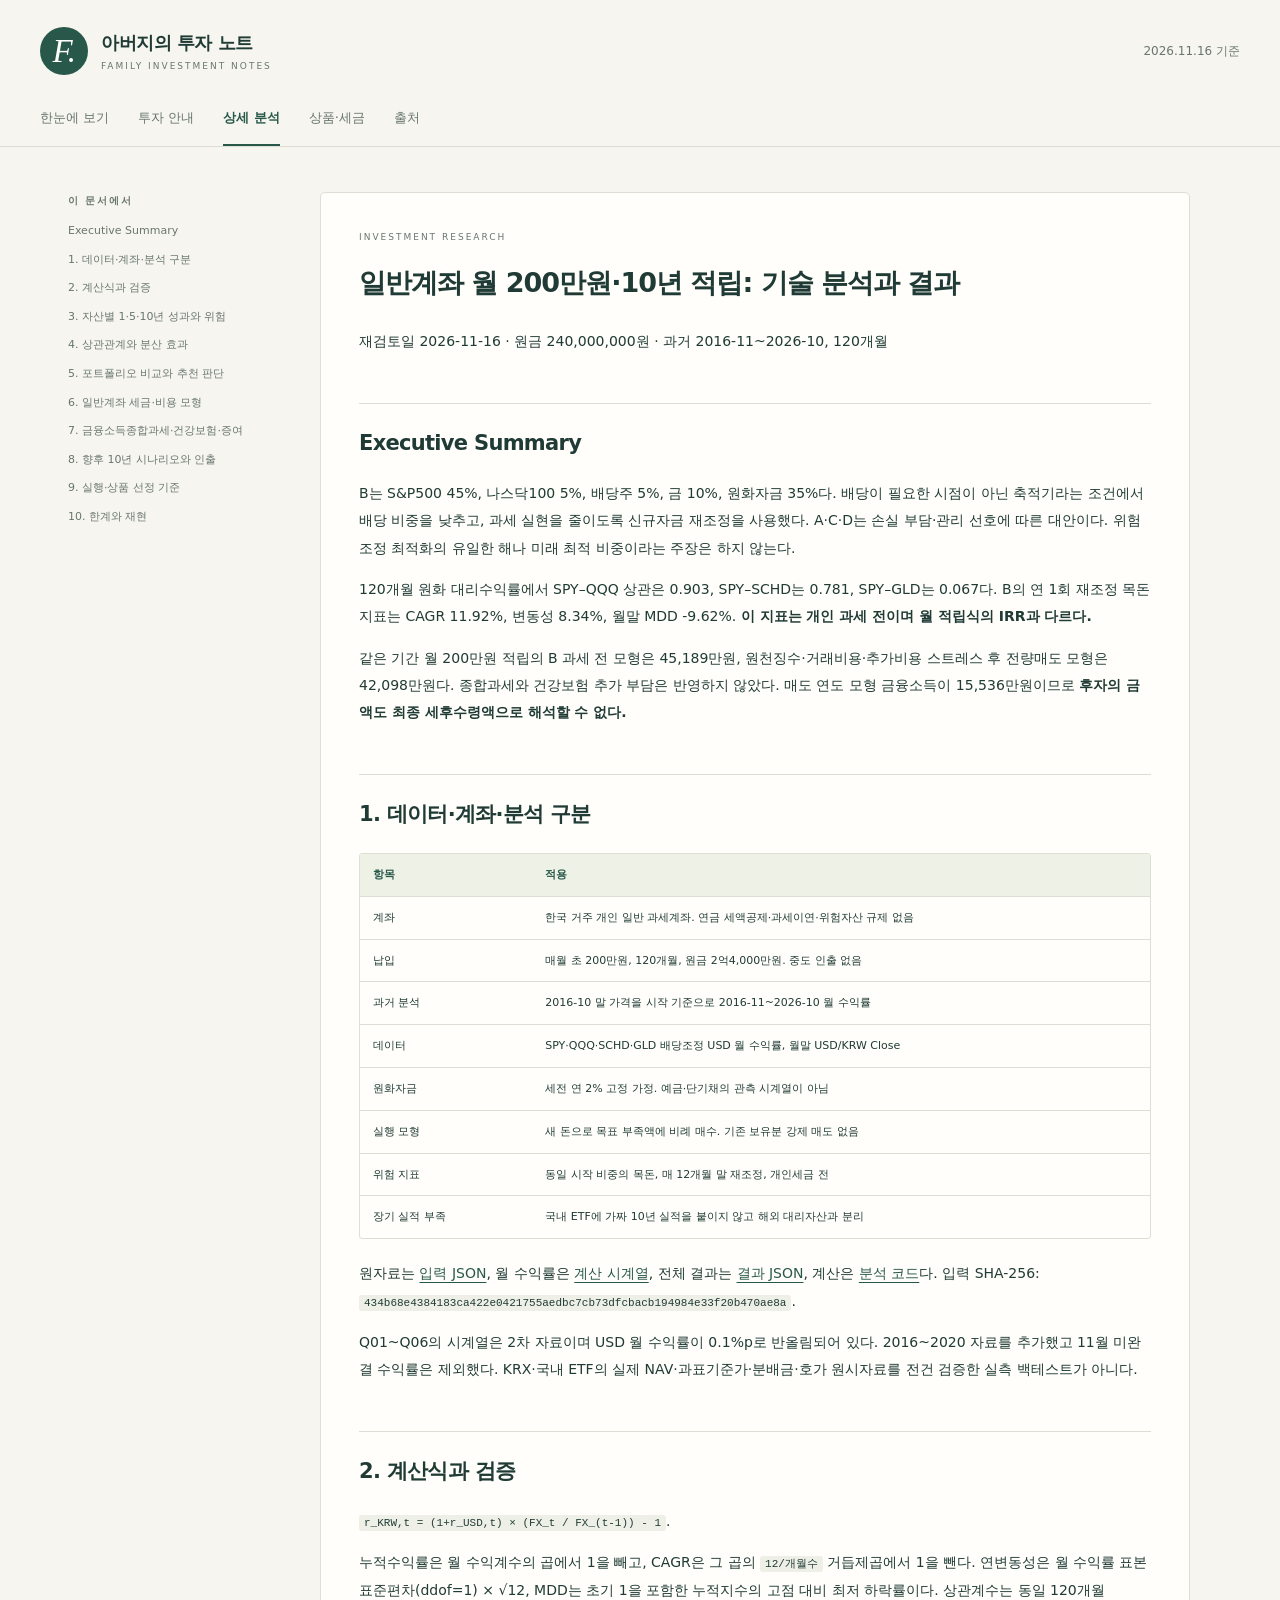
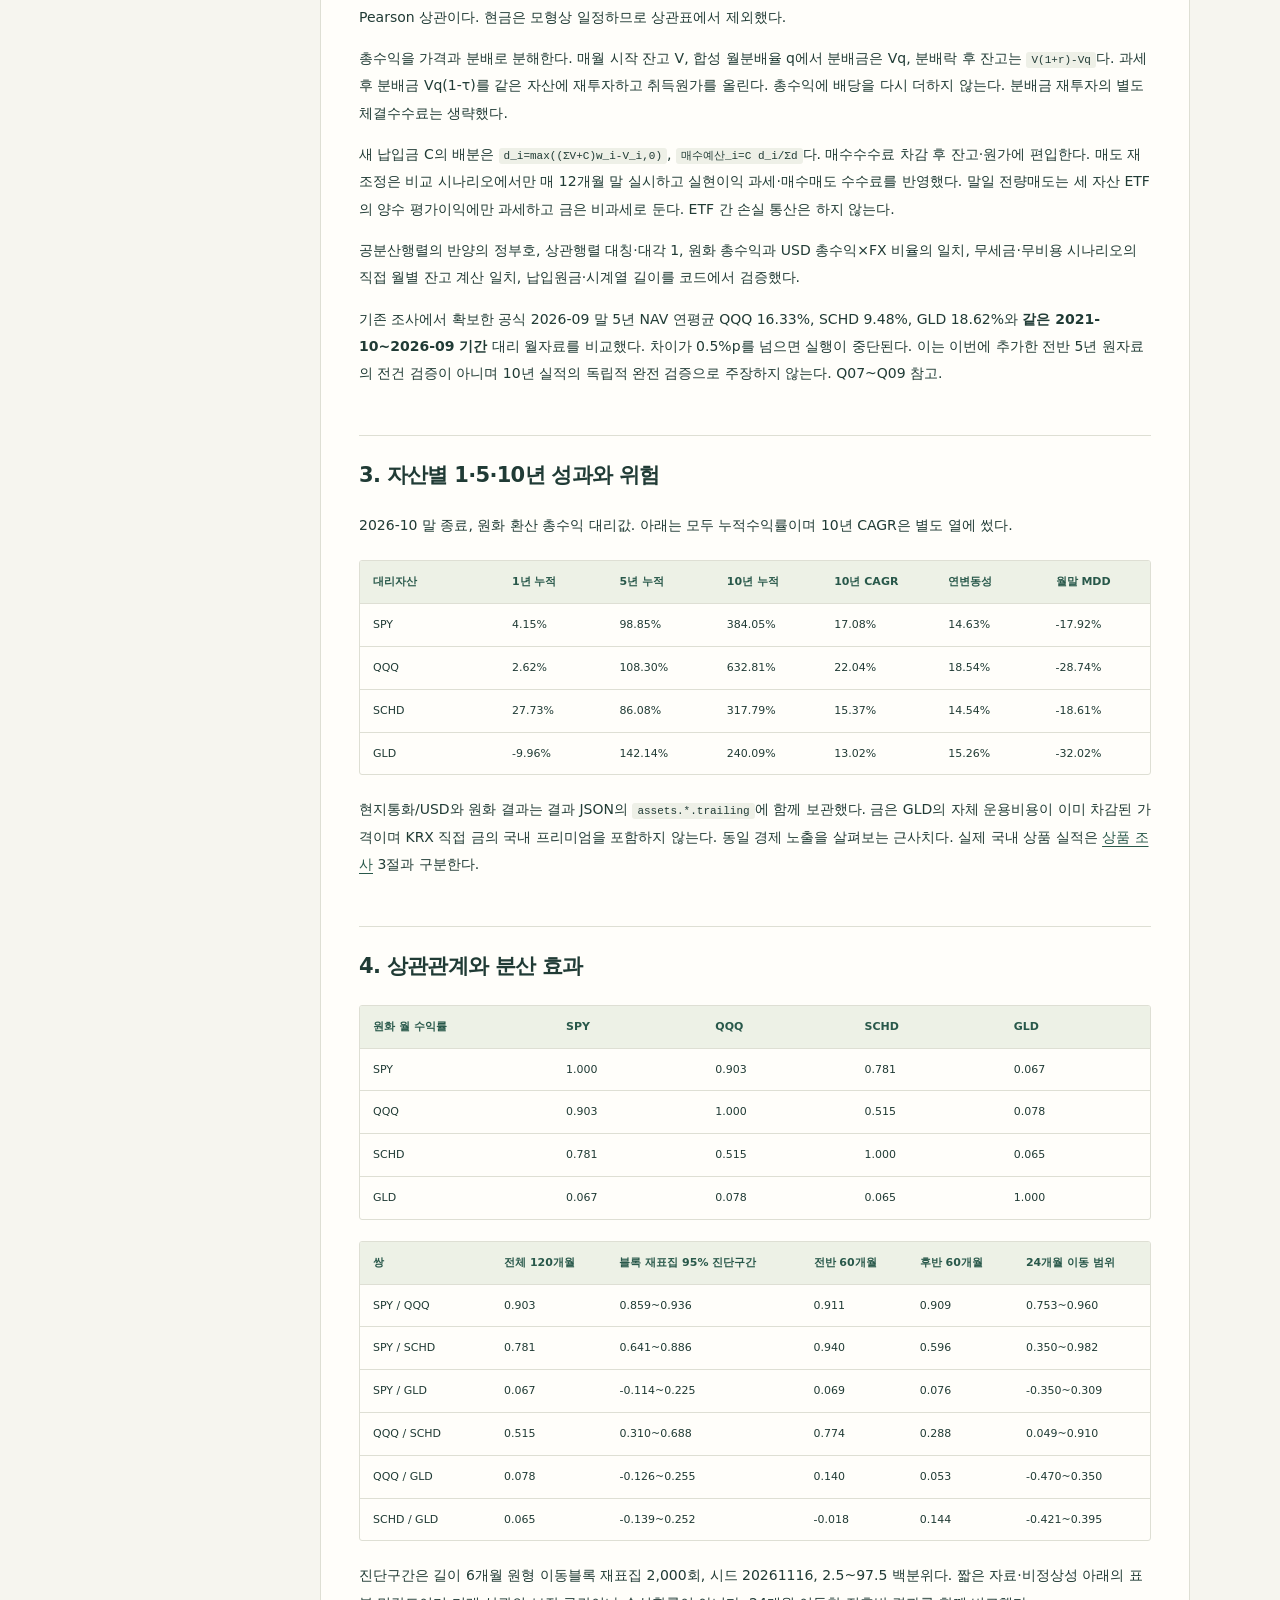
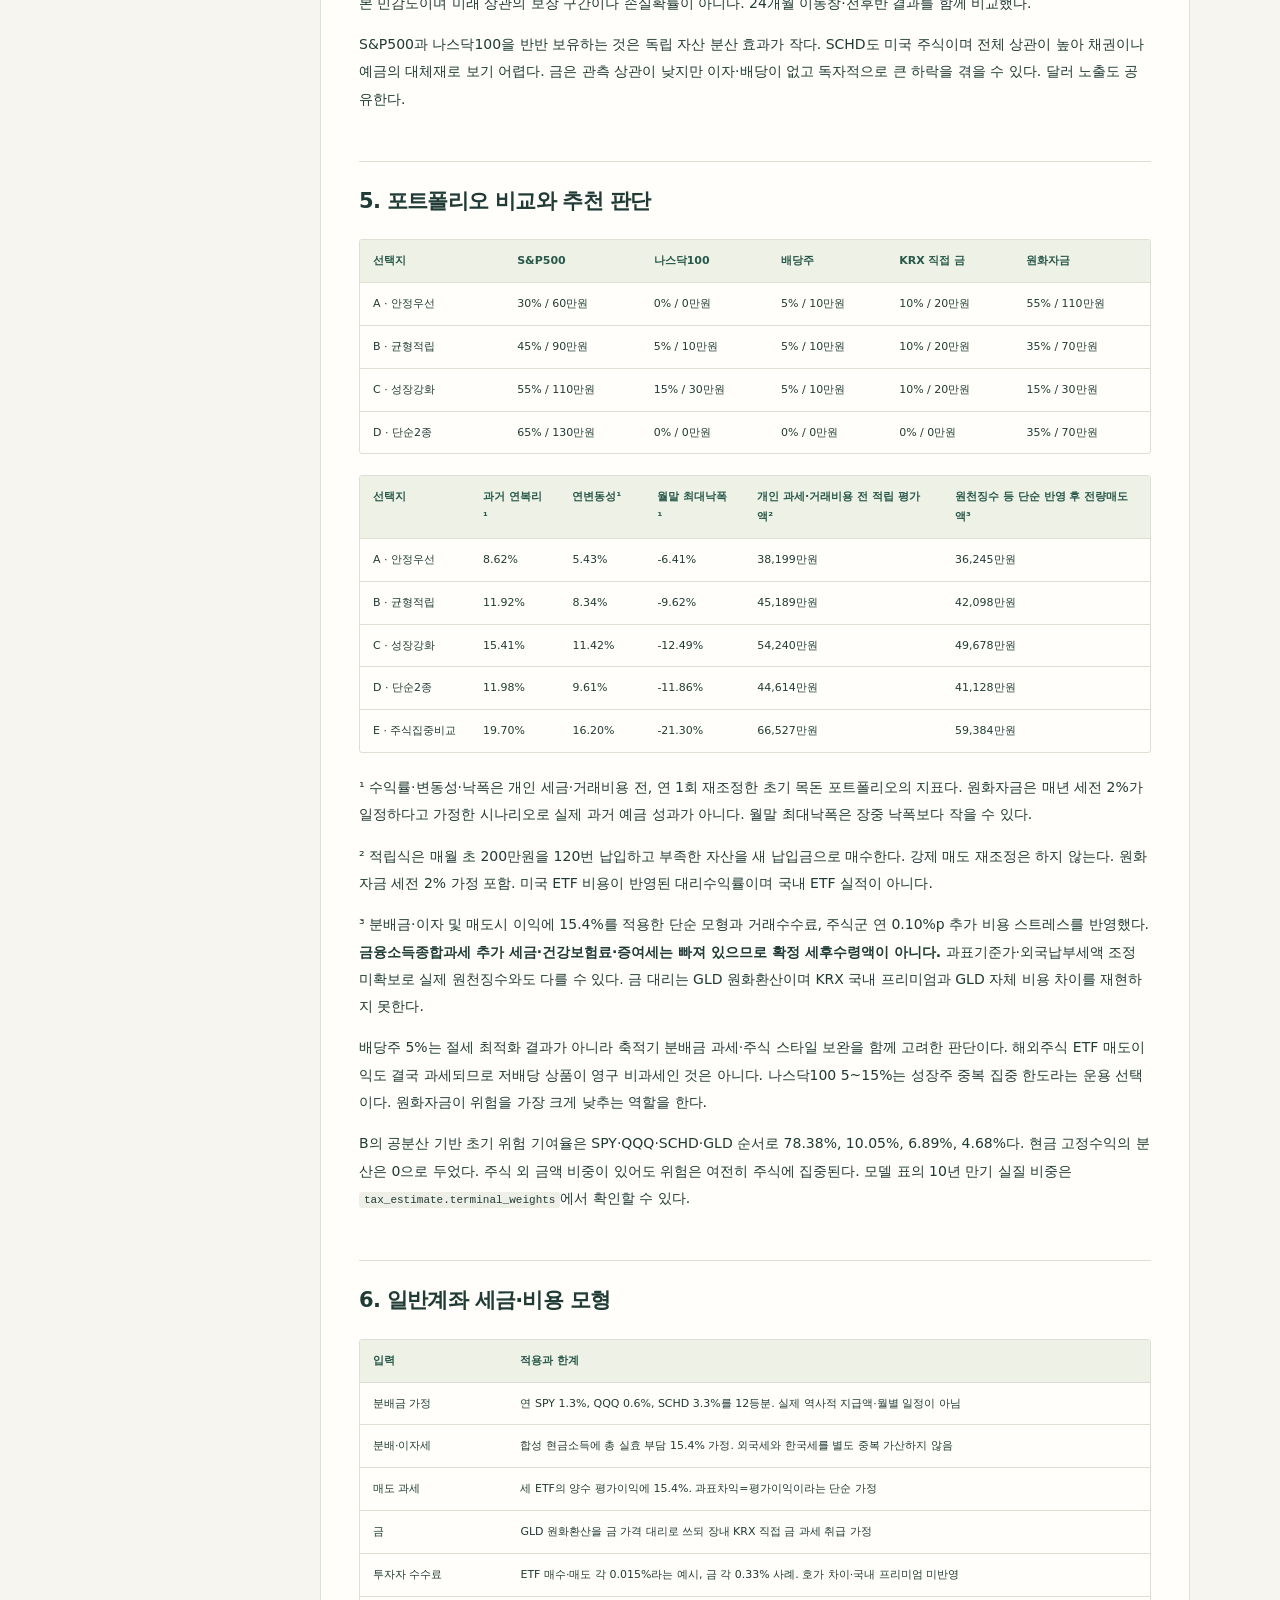
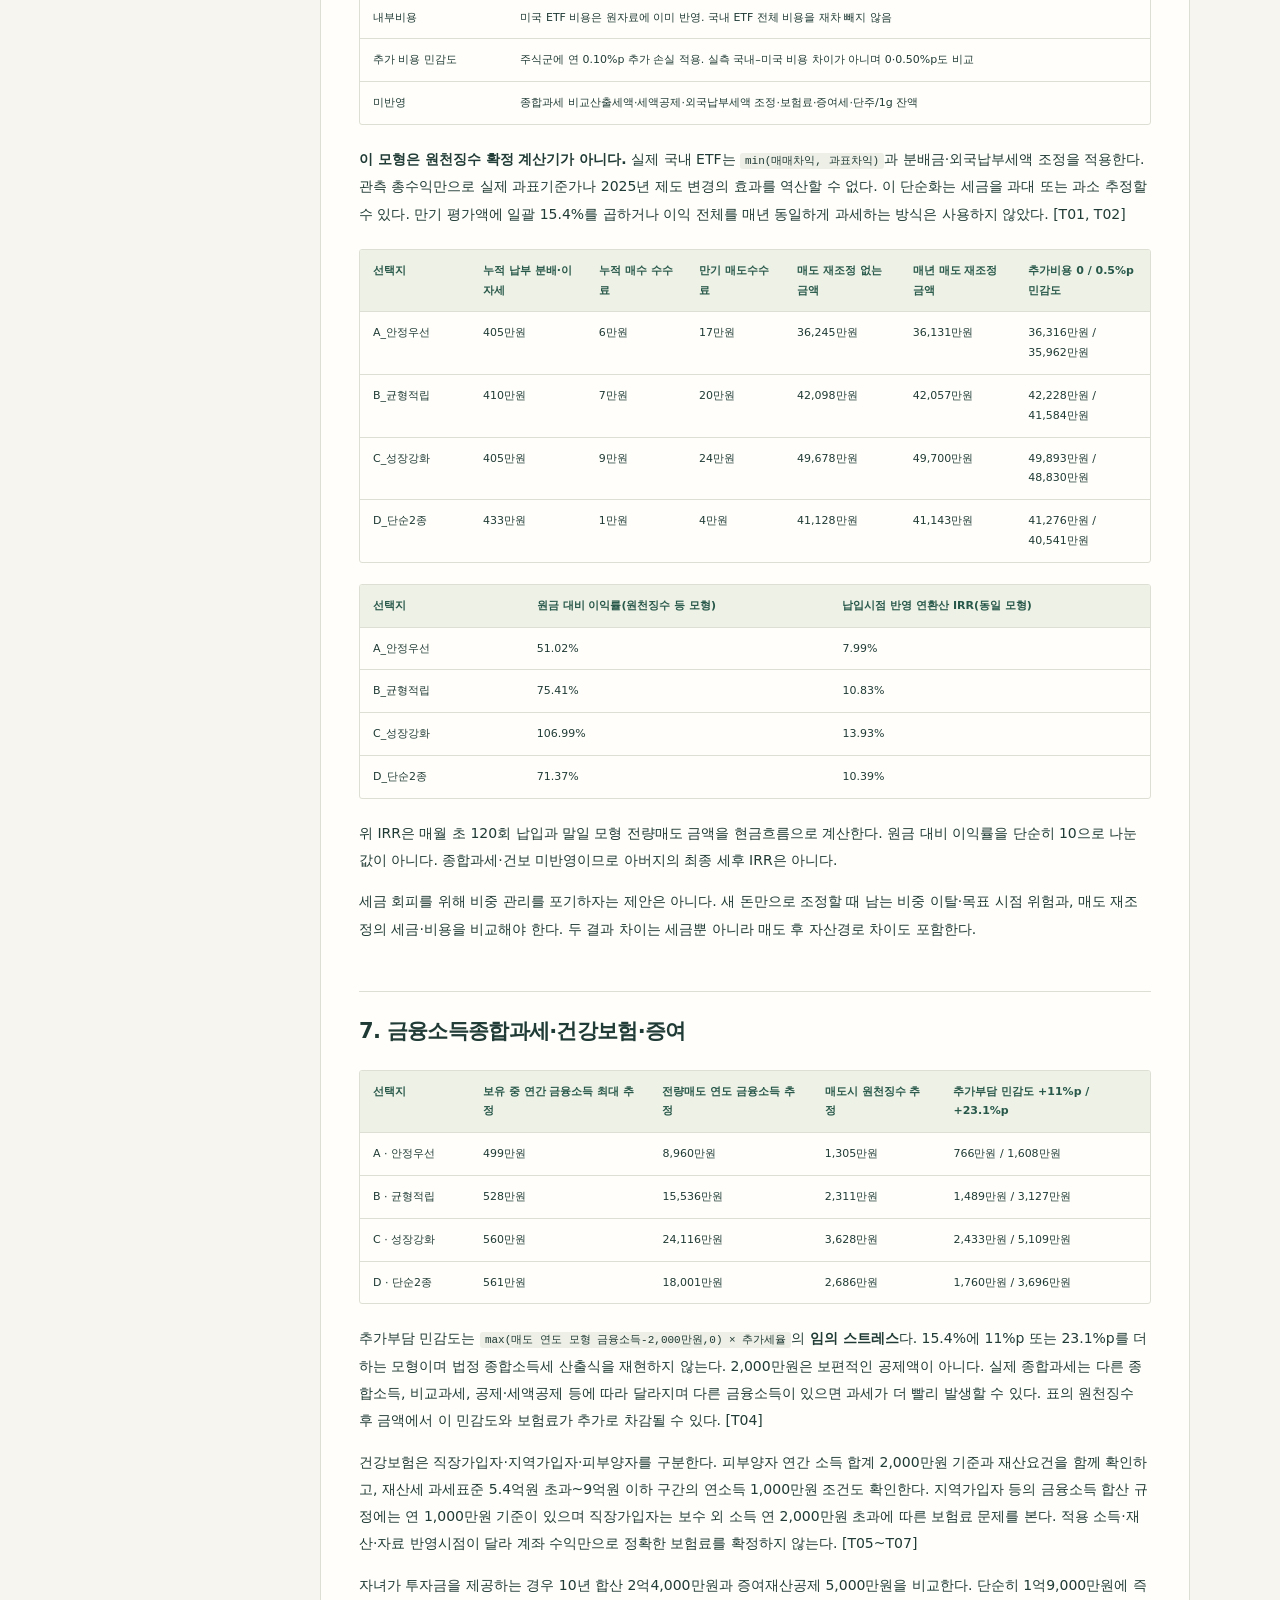
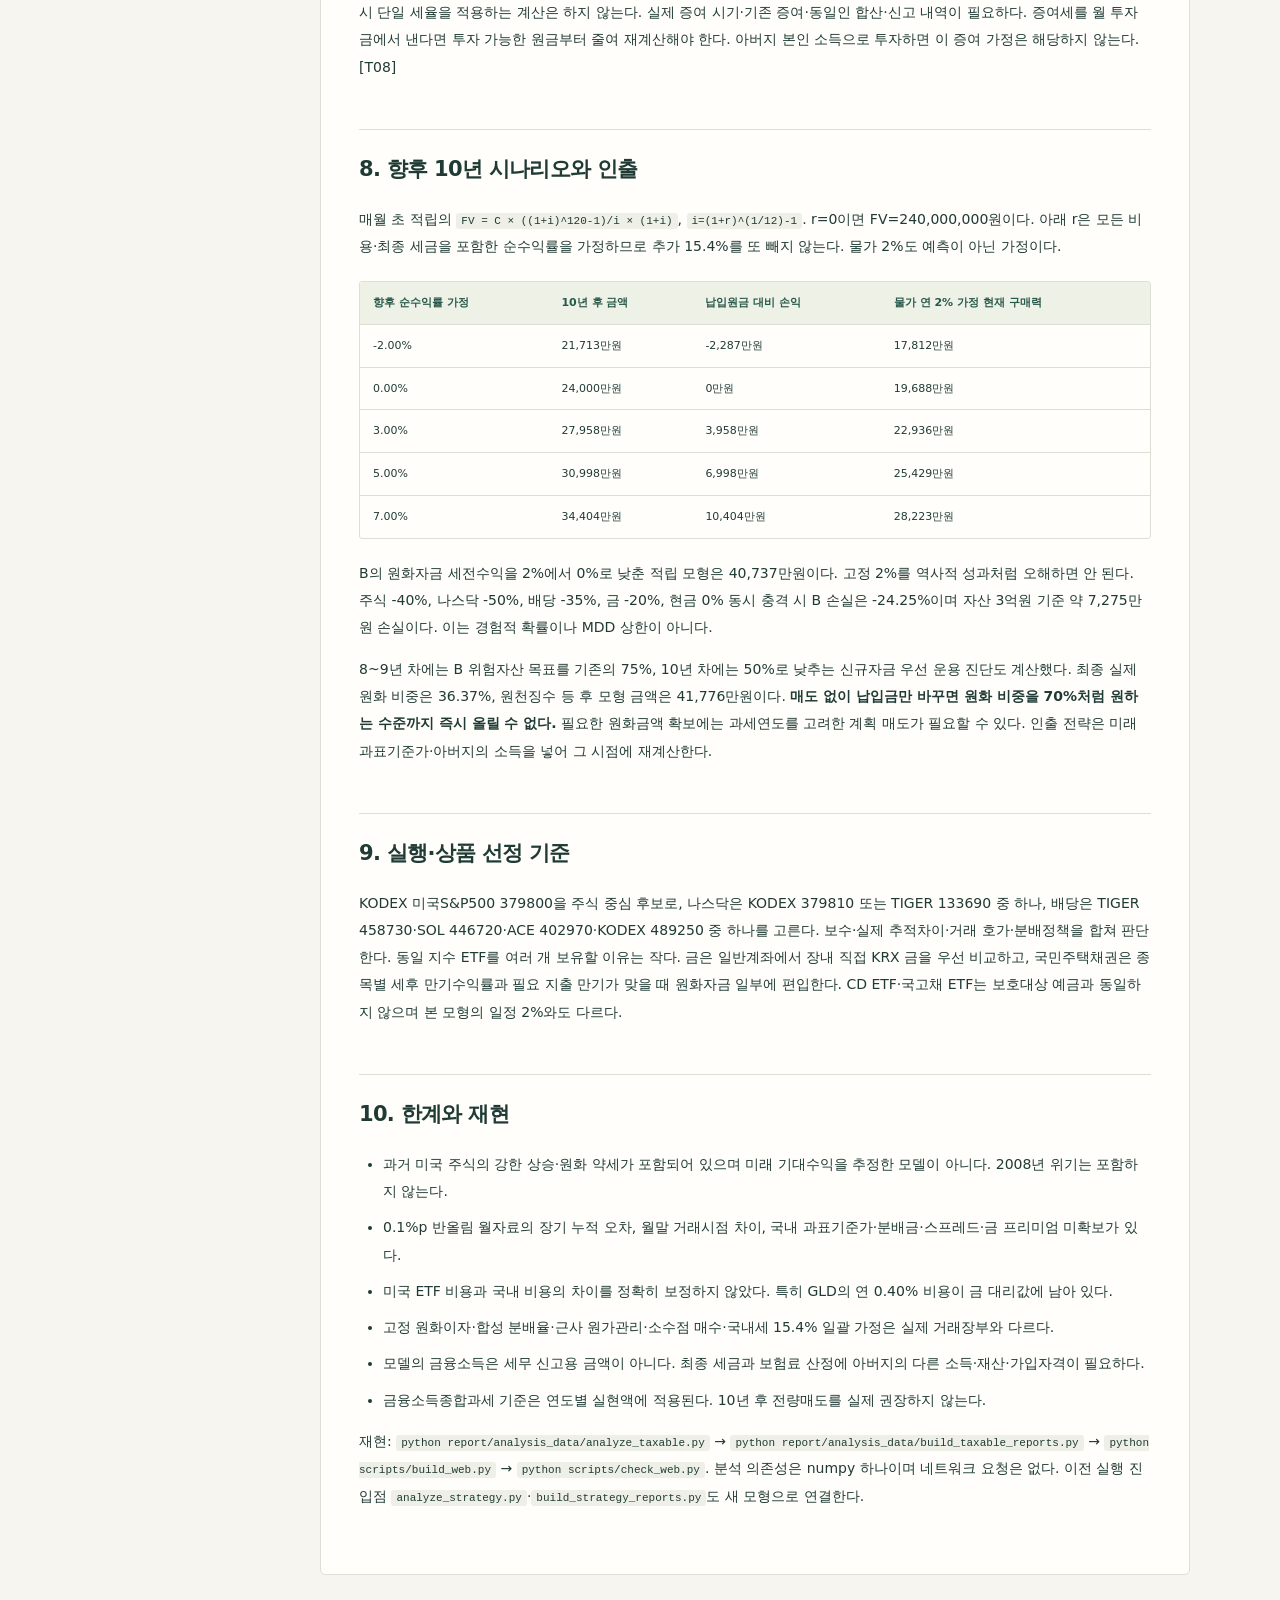
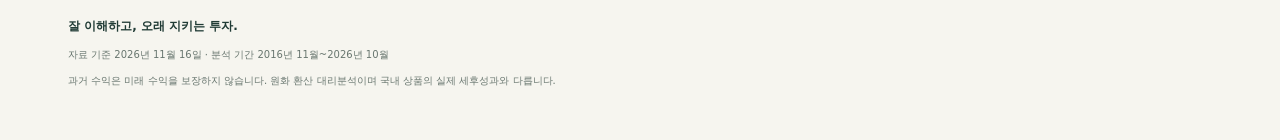
==== commit b2c69513: "Update investment guide for ordinary account: KRW 2m monthly over 10 years" ====
--- a/reports/detailed-invest-strategy.html
+++ b/reports/detailed-invest-strategy.html
@@ -5,96 +5,62 @@
 <meta name="description" content="국내에서 시작하는 적립식 투자. 선택지별 수익과 위험, 비용과 세금을 함께 살펴봅니다.">
 <link rel="stylesheet" href="../assets/styles.css"></head><body>
 <a class="skip-link" href="#main">본문으로 이동</a>
-<header class="site-header"><div class="header-inner"><a class="brand" href="../index.html"><span class="brand-mark" aria-hidden="true">F.</span><span>아버지의 투자 노트<small>FAMILY INVESTMENT NOTES</small></span></a><span class="asof">2026.11.08 기준</span></div><nav class="main-nav" aria-label="주요 메뉴"><a href="../index.html">한눈에 보기</a><a href="../reports/invest-strategy.html">투자 안내</a><a href="../reports/detailed-invest-strategy.html" aria-current="page">상세 분석</a><a href="../reports/items.html">상품·세금</a><a href="../reports/sources.html">출처</a></nav></header>
-<main id="main" class="document-layout"><aside class="contents"><p class="eyebrow">이 문서에서</p><nav aria-label="문서 목차"><a href="#executive-summary">Executive Summary</a><a href="#1-데이터-설계와-검증">1. 데이터 설계와 검증</a><a href="#2-계산-방법">2. 계산 방법</a><a href="#3-자산별-5년-수익위험">3. 자산별 5년 수익·위험</a><a href="#4-상관관계와-분산-효과">4. 상관관계와 분산 효과</a><a href="#5-같은-위험자산-예산에서-비교">5. 같은 위험자산 예산에서 비교</a><a href="#6-추천-검토-조합과-결과">6. 추천 검토 조합과 결과</a><a href="#7-5년-뒤-사용할-돈이라면-후반부-위험-축소">7. 5년 뒤 사용할 돈이라면: 후반부 위험 축소</a><a href="#8-최적화와-민감도">8. 최적화와 민감도</a><a href="#9-국내-아이템-선택과-운영">9. 국내 아이템 선택과 운영</a><a href="#10-추가-검증이-필요한-사항">10. 추가 검증이 필요한 사항</a><a href="#11-재현-방법과-추가-출처">11. 재현 방법과 추가 출처</a></nav></aside><article class="report"><div class="document-kicker">INVESTMENT RESEARCH</div><h1 id="5년-투자전략-상세-분석">5년 투자전략 상세 분석</h1>
-<p>작성일: <strong>2026-11-08, 한국시간</strong> · 분석 기간: <strong>2021-10월 말 → 2026-10월 말</strong>, 월 수익률 60개</p>
-<p>투자자용 설명은 <a href="invest-strategy.html">invest_strategy.md</a>, 상품별 비용·세금의 기존 조사는 <a href="items.html">item.md</a>, 기존 원문 목록은 <a href="sources.html">source.md</a> 참조.</p>
+<header class="site-header"><div class="header-inner"><a class="brand" href="../index.html"><span class="brand-mark" aria-hidden="true">F.</span><span>아버지의 투자 노트<small>FAMILY INVESTMENT NOTES</small></span></a><span class="asof">2026.11.16 기준</span></div><nav class="main-nav" aria-label="주요 메뉴"><a href="../index.html">한눈에 보기</a><a href="../reports/invest-strategy.html">투자 안내</a><a href="../reports/detailed-invest-strategy.html" aria-current="page">상세 분석</a><a href="../reports/items.html">상품·세금</a><a href="../reports/sources.html">출처</a></nav></header>
+<main id="main" class="document-layout"><aside class="contents"><p class="eyebrow">이 문서에서</p><nav aria-label="문서 목차"><a href="#executive-summary">Executive Summary</a><a href="#1-데이터계좌분석-구분">1. 데이터·계좌·분석 구분</a><a href="#2-계산식과-검증">2. 계산식과 검증</a><a href="#3-자산별-1510년-성과와-위험">3. 자산별 1·5·10년 성과와 위험</a><a href="#4-상관관계와-분산-효과">4. 상관관계와 분산 효과</a><a href="#5-포트폴리오-비교와-추천-판단">5. 포트폴리오 비교와 추천 판단</a><a href="#6-일반계좌-세금비용-모형">6. 일반계좌 세금·비용 모형</a><a href="#7-금융소득종합과세건강보험증여">7. 금융소득종합과세·건강보험·증여</a><a href="#8-향후-10년-시나리오와-인출">8. 향후 10년 시나리오와 인출</a><a href="#9-실행상품-선정-기준">9. 실행·상품 선정 기준</a><a href="#10-한계와-재현">10. 한계와 재현</a></nav></aside><article class="report"><div class="document-kicker">INVESTMENT RESEARCH</div><h1 id="일반계좌-월-200만원10년-적립-기술-분석과-결과">일반계좌 월 200만원·10년 적립: 기술 분석과 결과</h1>
+<p>재검토일 2026-11-16 · 원금 240,000,000원 · 과거 2016-11~2026-10, 120개월</p>
 <h2 id="executive-summary">Executive Summary</h2>
-<p><strong>미국 주식 ETF의 개수를 늘리는 것보다, 주식·금·원화 안전자금의 비중을 나누는 것이 위험 관리에 더 중요했다.</strong> 이 표본에서 S&amp;P500과 나스닥100 상관계수는 <strong>0.91</strong>이었다. 배당성장주는 S&amp;P500과 <strong>0.60</strong>, 금은 <strong>0.08</strong>로 분산에 도움이 됐다. 다만 금 자체의 월말 최대낙폭은 약 <strong>32%</strong>여서 예금의 대체물로 볼 수 없다.</p>
-<p>장기 적립을 유지할 수 있다는 조건에서는 <strong>B 균형 적립</strong>을 검토 출발점으로 제안한다. 5년 후 반드시 필요한 자금이라면 <strong>A 안정 우선 또는 B의 후반부 위험 축소형</strong>이 더 적합하다. 원금 손실을 감당할 수 없다면 이들 혼합안보다 보호예금·만기 일치 국채를 우선해야 한다.</p>
-<p><strong>분석의 범위:</strong> 국내에서 실제 매수할 상품은 국내 ETF·KRX 직접 금·원화 예금이다. 아래 정량 결과는 장기 이력이 확보된 <strong>미국 ETF의 배당조정 월 수익률을 원화로 환산한 자산군 대리분석</strong>이다. 국내 ETF 자체의 5년 백테스트나 국내 세후 실적이 아니다. 국내 5년 NAV 총수익률 시계열, KRX 직접 금 시계열, 국민주택채권 종목별 시계열을 일관되게 확보하지 못했다. 이 한계는 수익률·변동성·상관계수·추천 조합 모두에 적용된다.</p>
-<h2 id="1-데이터-설계와-검증">1. 데이터 설계와 검증</h2>
-<h3 id="11-왜-대리상품을-사용했나">1.1 왜 대리상품을 사용했나</h3>
-<p>동일 월의 수익률이 없는 누적 5년 수익률만으로 변동성·공분산을 계산할 수 없다. 국내 금 ETF나 일부 배당 ETF는 상장기간이 5년에 못 미친다. 짧은 이력을 0으로 채우거나 다른 상품과 임의로 이어붙이지 않고, 장기 이력이 있는 자산군을 따로 분석했다.</p>
-<div class="table-scroll" tabindex="0" role="region" aria-label="가로로 스크롤할 수 있는 비교표"><table><thead><tr><th scope="col">분석 대리상품</th><th scope="col">대표하는 자산군</th><th scope="col">국내 실행 후보</th><th scope="col">대체의 한계</th></tr></thead><tbody><tr><td>SPY</td><td>미국 S&amp;P500</td><td>KODEX 미국S&amp;P500 379800</td><td>국내 ETF의 비용·세금·추적차이 미반영</td></tr><tr><td>QQQ</td><td>미국 나스닥100</td><td>KODEX 미국나스닥100 379810 / TIGER 133690 중 하나</td><td>환산 기준시각·비용이 국내 상품과 다름</td></tr><tr><td>SCHD</td><td>미국 배당성장 100종목</td><td>TIGER 미국배당다우존스 458730 등 중 하나</td><td>국내 월분배 시점·현지 원천세·추적차이 미반영</td></tr><tr><td>GLD</td><td>국제 금현물</td><td>일반계좌 KRX 직접 금 / ISA·연금의 국내 금현물 ETF</td><td>국내 금 프리미엄을 반영하지 못함, GLD 비용이 이미 포함됨</td></tr><tr><td>원화 현금 0%</td><td>위험자금과 분리한 원화 원금</td><td>보호대상 예금·적금</td><td>실제 과거 예금상품 수익률이 아닌 비교 가정</td></tr></tbody></table></div>
-<p>미국배당다우존스와 SCHD는 별도 자산으로 중복 계산하지 않는다. QQQ와 QQQM도 같은 투자군이다. 위 대리상품들이 국내 ETF를 통해 반드시 재간접 편입된다는 뜻은 아니다.</p>
-<h3 id="12-출처수집정밀도">1.2 출처·수집·정밀도</h3>
-<ul><li>주식·금 ETF: ReturnsView의 월별 표. 제공자는 Yahoo Finance의 분할·배당조정 종가를 사용한다고 설명한다. <strong>월 수익률은 0.1%p로 반올림되어 있으며 엄밀한 원시 수정종가 전체는 확보하지 못했다.</strong> 따라서 본 보고서는 근사 총수익률 분석이다. 출처 [Q01~Q05].</li><li>환율: FX Converter 연도별 <strong>Close</strong> 열, KRW/USD. 월평균을 월말 가격 대신 사용하지 않았다. 2021-10월 <strong>1,174.730원</strong>, 2026-10월 <strong>1,330.880원</strong>. 각 월 마지막 제공 종가이며 ETF 종가와 시각이 완전히 일치하지 않는다. [Q06]</li><li>2026-11월은 미완료 월이므로 전부 제외. 2021-11~2026-10을 공통 월로 사용해 60개 관측치를 정렬했다.</li><li>표의 입력을 그대로 전사해 <a href="../data/monthly_inputs.json">monthly_inputs.json</a>에 저장했다. 입력의 SHA-256: <code>6624a2847b7a08bcf3f6ad86204c2350da4df1b080163c3908f824ab54b5b7c2</code>.</li><li>이중 통화 변환 항등식, 관측치 수, 결측값, 상관행렬 대칭성, 공분산 양의 준정부호 등을 코드에서 검증했다.</li></ul>
-<p>공식 운용사 자료와 비교할 수 있도록 <strong>2021-10~2026-09의 별도 60개월</strong>을 계산했다. 아래 표만 검증을 위해 한 달 앞선 기간이며 본 분석의 60개월과 섞지 않았다. [Q07~Q09]</p>
-<div class="table-scroll" tabindex="0" role="region" aria-label="가로로 스크롤할 수 있는 비교표"><table><thead><tr><th scope="col">상품</th><th scope="col">월별 자료 환산 CAGR</th><th scope="col">공식 NAV CAGR</th><th scope="col">차이</th></tr></thead><tbody><tr><td>QQQ</td><td>16.29%</td><td>16.33%</td><td>-0.044%p</td></tr><tr><td>SCHD</td><td>9.29%</td><td>9.48%</td><td>-0.194%p</td></tr><tr><td>GLD</td><td>18.36%</td><td>18.62%</td><td>-0.262%p</td></tr></tbody></table></div>
-<p>배당조정 시장가격·공식 NAV·반올림·기준시점 차이가 있어 완전히 일치하지 않는다. 수치를 공식 NAV에 맞추도록 보정하지 않았다. 0.5%p 초과 차이 발생 시 실행 중단하는 단순 검증 기준을 두었으며, 이 기준이 데이터 정확성을 보증하지는 않는다.</p>
-<h3 id="13-비용세금-처리">1.3 비용·세금 처리</h3>
-<p>미국 ETF 가격에는 해당 펀드 내부 비용이 이미 반영돼 있다. 여기에 국내 ETF 내부 비용을 전액 다시 차감하면 <strong>서로 다른 두 상품의 비용을 중복 반영</strong>한다. 이번 기본 결과에는 국내 상품으로 갈아탔을 때의 비용 차이, 개인 거래수수료·호가차·세금·건강보험료를 추가 반영하지 않았다. 매수 가능 정수 수량·금 1g 단위도 무시했다.</p>
-<p>원화 안전자금은 전 기간 0%로 놓고, 연 2%가 일정하게 발생한다는 경우를 별도 민감도로 계산했다. 2%는 현재 가입 가능한 예금 금리나 실제 과거 금리가 아니다. 보호예금의 이자세금 반영 후 순수익을 가정하는 경우에만 해당 가정을 사용할 수 있다.</p>
-<h2 id="2-계산-방법">2. 계산 방법</h2>
-<p>분석은 가격 차트의 매매 신호보다 <strong>수익률·위험·분산·적립 경로</strong>에 초점을 둔다. 이동평균이나 RSI로 과거에 잘 맞는 매수 시점을 찾는 방식은 이번 추천 근거로 쓰지 않았다.</p>
-<ul><li>월 원화 수익률: <code>r_KRW,t = (1+r_USD,t) × (FX_t/FX_(t-1)) - 1</code>.</li><li>누적수익률: <code>∏(1+r_t)-1</code>. 연복리: <code>∏(1+r_t)^(12/n)-1</code>.</li><li>변동성: 월 단순수익률의 <strong>표본 표준편차(ddof=1) × √12</strong>. 손실 한도나 미래 신뢰구간이 아니다.</li><li>상관계수: 같은 60개 월 수익률의 Pearson 상관. 가격 수준끼리 계산하지 않았다.</li><li>공분산: 월 표본 공분산 × 12. 초기 고정비중 위험 근사치는 <code>σ_p = √(wᵀΣw)</code>.</li><li>MDD: 월말 단위자산 가치가 이전 고점 대비 가장 하락한 비율. 초기 가치 1을 포함한다. <strong>월중·일중 낙폭은 더 클 수 있다.</strong></li><li>기본 포트폴리오: 2021-10월 말 목표비중으로 투자, 월별로 비중 자연 변동, 매 12개월 말 원래 비중으로 조정. 마지막 평가일에는 불필요한 재조정을 하지 않는다. 즉 매월 리밸런싱한 결과가 아니다.</li><li>적립식: 초기 목돈 없이 <strong>매월 초 100만원 × 60회</strong>, 해당 월 수익률 적용. 납입액은 목표비중대로 나누고 매 12개월 잔고를 재조정한다. 총납입액 6,000만원.</li><li>적립 IRR: 월 간격으로 납입시점을 반영해 연환산한 내부수익률. 실제 일자 기반 XIRR과는 다르다. 월말 납입 예시였던 기존 item.md 계산과 혼용하지 않는다.</li></ul>
-<p>단위 포트폴리오 MDD와 적립 계좌의 원금 대비 손익은 별도다. 적립으로 잔고가 늘었다는 이유로 위험이 사라졌다고 해석하지 않는다.</p>
-<h2 id="3-자산별-5년-수익위험">3. 자산별 5년 수익·위험</h2>
-<p><strong>아래 전부 원화 환산 대리상품, 세전 근사치다.</strong></p>
-<div class="table-scroll" tabindex="0" role="region" aria-label="가로로 스크롤할 수 있는 비교표"><table><thead><tr><th scope="col">자산군 대리상품</th><th scope="col">5년 누적</th><th scope="col">연복리 수익률</th><th scope="col">연환산 변동성</th><th scope="col">월말 MDD</th><th scope="col">최악의 한 달</th></tr></thead><tbody><tr><td>S&amp;P500 (SPY, 원화 환산)</td><td>98.85%</td><td>14.74%</td><td>14.19%</td><td>-13.68%</td><td>-9.02%</td></tr><tr><td>나스닥100 (QQQ, 원화 환산)</td><td>108.30%</td><td>15.81%</td><td>20.18%</td><td>-28.74%</td><td>-13.67%</td></tr><tr><td>미국 배당성장 (SCHD, 원화 환산)</td><td>86.08%</td><td>13.22%</td><td>14.01%</td><td>-12.22%</td><td>-10.88%</td></tr><tr><td>국제 금현물 (GLD, 원화 환산)</td><td>142.14%</td><td>19.35%</td><td>17.15%</td><td>-32.02%</td><td>-10.03%</td></tr></tbody></table></div>
-<p>해석:</p>
-<ol><li>나스닥100은 S&amp;P500보다 연복리 수익이 약 <strong>1.07%p</strong> 높았지만, 변동성은 약 <strong>5.99%p</strong> 높고 월말 최대낙폭도 더 컸다. 높은 비중을 자동으로 정당화하지 않는다.</li><li>배당성장주와 S&amp;P500의 단독 변동성은 이 표본에서 비슷했다. 배당성장주의 주요 가치는 낮은 단독 위험이라고 단정하기보다 <strong>다른 주식 스타일과의 불완전한 상관관계</strong>에서 찾는다.</li><li>금은 누적성과가 높았지만 변동성과 낙폭도 컸다. 높은 과거 수익률을 기대수익률로 넣어 금을 최대한 늘리는 방식은 피한다. 금의 약 -32% MDD는 이 대리 시계열의 <strong>2026-02월 말 고점→2026-10월 말</strong> 구간이며 기간 말까지 회복하지 못했다.</li><li>이 표본에는 2008년 금융위기·2020년 코로나 급락이 포함되지 않는다. 5년만으로 노후자금의 극단 위험을 충분히 추정할 수 없다.</li></ol>
+<p>B는 S&amp;P500 45%, 나스닥100 5%, 배당주 5%, 금 10%, 원화자금 35%다. 배당이 필요한 시점이 아닌 축적기라는 조건에서 배당 비중을 낮추고, 과세 실현을 줄이도록 신규자금 재조정을 사용했다. A·C·D는 손실 부담·관리 선호에 따른 대안이다. 위험조정 최적화의 유일한 해나 미래 최적 비중이라는 주장은 하지 않는다.</p>
+<p>120개월 원화 대리수익률에서 SPY–QQQ 상관은 0.903, SPY–SCHD는 0.781, SPY–GLD는 0.067다. B의 연 1회 재조정 목돈 지표는 CAGR 11.92%, 변동성 8.34%, 월말 MDD -9.62%. <strong>이 지표는 개인 과세 전이며 월 적립식의 IRR과 다르다.</strong></p>
+<p>같은 기간 월 200만원 적립의 B 과세 전 모형은 45,189만원, 원천징수·거래비용·추가비용 스트레스 후 전량매도 모형은 42,098만원다. 종합과세와 건강보험 추가 부담은 반영하지 않았다. 매도 연도 모형 금융소득이 15,536만원이므로 <strong>후자의 금액도 최종 세후수령액으로 해석할 수 없다.</strong></p>
+<h2 id="1-데이터계좌분석-구분">1. 데이터·계좌·분석 구분</h2>
+<div class="table-scroll" tabindex="0" role="region" aria-label="가로로 스크롤할 수 있는 비교표"><table><thead><tr><th scope="col">항목</th><th scope="col">적용</th></tr></thead><tbody><tr><td>계좌</td><td>한국 거주 개인 일반 과세계좌. 연금 세액공제·과세이연·위험자산 규제 없음</td></tr><tr><td>납입</td><td>매월 초 200만원, 120개월, 원금 2억4,000만원. 중도 인출 없음</td></tr><tr><td>과거 분석</td><td>2016-10 말 가격을 시작 기준으로 2016-11~2026-10 월 수익률</td></tr><tr><td>데이터</td><td>SPY·QQQ·SCHD·GLD 배당조정 USD 월 수익률, 월말 USD/KRW Close</td></tr><tr><td>원화자금</td><td>세전 연 2% 고정 가정. 예금·단기채의 관측 시계열이 아님</td></tr><tr><td>실행 모형</td><td>새 돈으로 목표 부족액에 비례 매수. 기존 보유분 강제 매도 없음</td></tr><tr><td>위험 지표</td><td>동일 시작 비중의 목돈, 매 12개월 말 재조정, 개인세금 전</td></tr><tr><td>장기 실적 부족</td><td>국내 ETF에 가짜 10년 실적을 붙이지 않고 해외 대리자산과 분리</td></tr></tbody></table></div>
+<p>원자료는 <a href="../data/monthly_inputs.json">입력 JSON</a>, 월 수익률은 <a href="../data/monthly_krw_returns.json">계산 시계열</a>, 전체 결과는 <a href="../data/results.json">결과 JSON</a>, 계산은 <a href="../data/analyze_taxable.py">분석 코드</a>다. 입력 SHA-256: <code>434b68e4384183ca422e0421755aedbc7cb73dfcbacb194984e33f20b470ae8a</code>.</p>
+<p>Q01~Q06의 시계열은 2차 자료이며 USD 월 수익률이 0.1%p로 반올림되어 있다. 2016~2020 자료를 추가했고 11월 미완결 수익률은 제외했다. KRX·국내 ETF의 실제 NAV·과표기준가·분배금·호가 원시자료를 전건 검증한 실측 백테스트가 아니다.</p>
+<h2 id="2-계산식과-검증">2. 계산식과 검증</h2>
+<p><code>r_KRW,t = (1+r_USD,t) × (FX_t / FX_(t-1)) - 1</code>.</p>
+<p>누적수익률은 월 수익계수의 곱에서 1을 빼고, CAGR은 그 곱의 <code>12/개월수</code> 거듭제곱에서 1을 뺀다. 연변동성은 월 수익률 표본표준편차(ddof=1) × √12, MDD는 초기 1을 포함한 누적지수의 고점 대비 최저 하락률이다. 상관계수는 동일 120개월 Pearson 상관이다. 현금은 모형상 일정하므로 상관표에서 제외했다.</p>
+<p>총수익을 가격과 분배로 분해한다. 매월 시작 잔고 V, 합성 월분배율 q에서 분배금은 Vq, 분배락 후 잔고는 <code>V(1+r)-Vq</code>다. 과세 후 분배금 Vq(1-τ)를 같은 자산에 재투자하고 취득원가를 올린다. 총수익에 배당을 다시 더하지 않는다. 분배금 재투자의 별도 체결수수료는 생략했다.</p>
+<p>새 납입금 C의 배분은 <code>d_i=max((ΣV+C)w_i-V_i,0)</code>, <code>매수예산_i=C d_i/Σd</code>다. 매수수수료 차감 후 잔고·원가에 편입한다. 매도 재조정은 비교 시나리오에서만 매 12개월 말 실시하고 실현이익 과세·매수매도 수수료를 반영했다. 말일 전량매도는 세 자산 ETF의 양수 평가이익에만 과세하고 금은 비과세로 둔다. ETF 간 손실 통산은 하지 않는다.</p>
+<p>공분산행렬의 반양의 정부호, 상관행렬 대칭·대각 1, 원화 총수익과 USD 총수익×FX 비율의 일치, 무세금·무비용 시나리오의 직접 월별 잔고 계산 일치, 납입원금·시계열 길이를 코드에서 검증했다.</p>
+<p>기존 조사에서 확보한 공식 2026-09 말 5년 NAV 연평균 QQQ 16.33%, SCHD 9.48%, GLD 18.62%와 <strong>같은 2021-10~2026-09 기간</strong> 대리 월자료를 비교했다. 차이가 0.5%p를 넘으면 실행이 중단된다. 이는 이번에 추가한 전반 5년 원자료의 전건 검증이 아니며 10년 실적의 독립적 완전 검증으로 주장하지 않는다. Q07~Q09 참고.</p>
+<h2 id="3-자산별-1510년-성과와-위험">3. 자산별 1·5·10년 성과와 위험</h2>
+<p>2026-10 말 종료, 원화 환산 총수익 대리값. 아래는 모두 누적수익률이며 10년 CAGR은 별도 열에 썼다.</p>
+<div class="table-scroll" tabindex="0" role="region" aria-label="가로로 스크롤할 수 있는 비교표"><table><thead><tr><th scope="col">대리자산</th><th scope="col">1년 누적</th><th scope="col">5년 누적</th><th scope="col">10년 누적</th><th scope="col">10년 CAGR</th><th scope="col">연변동성</th><th scope="col">월말 MDD</th></tr></thead><tbody><tr><td>SPY</td><td>4.15%</td><td>98.85%</td><td>384.05%</td><td>17.08%</td><td>14.63%</td><td>-17.92%</td></tr><tr><td>QQQ</td><td>2.62%</td><td>108.30%</td><td>632.81%</td><td>22.04%</td><td>18.54%</td><td>-28.74%</td></tr><tr><td>SCHD</td><td>27.73%</td><td>86.08%</td><td>317.79%</td><td>15.37%</td><td>14.54%</td><td>-18.61%</td></tr><tr><td>GLD</td><td>-9.96%</td><td>142.14%</td><td>240.09%</td><td>13.02%</td><td>15.26%</td><td>-32.02%</td></tr></tbody></table></div>
+<p>현지통화/USD와 원화 결과는 결과 JSON의 <code>assets.*.trailing</code>에 함께 보관했다. 금은 GLD의 자체 운용비용이 이미 차감된 가격이며 KRX 직접 금의 국내 프리미엄을 포함하지 않는다. 동일 경제 노출을 살펴보는 근사치다. 실제 국내 상품 실적은 <a href="items.html">상품 조사</a> 3절과 구분한다.</p>
 <h2 id="4-상관관계와-분산-효과">4. 상관관계와 분산 효과</h2>
-<h3 id="41-원화-기준-상관행렬">4.1 원화 기준 상관행렬</h3>
-<div class="table-scroll" tabindex="0" role="region" aria-label="가로로 스크롤할 수 있는 비교표"><table><thead><tr><th scope="col">원화 기준</th><th scope="col">S&amp;P500</th><th scope="col">나스닥100</th><th scope="col">미국 배당성장</th><th scope="col">국제 금현물</th></tr></thead><tbody><tr><td>S&amp;P500</td><td>1.00</td><td>0.91</td><td>0.60</td><td>0.08</td></tr><tr><td>나스닥100</td><td>0.91</td><td>1.00</td><td>0.29</td><td>0.05</td></tr><tr><td>미국 배당성장</td><td>0.60</td><td>0.29</td><td>1.00</td><td>0.14</td></tr><tr><td>국제 금현물</td><td>0.08</td><td>0.05</td><td>0.14</td><td>1.00</td></tr></tbody></table></div>
-<p><strong>해석:</strong> S&amp;P500+나스닥100은 높은 동행성 때문에 강한 분산 조합이 아니다. 배당성장주는 주식 스타일 분산, 금은 자산군 분산에 기여했다. 하지만 금의 상관계수가 낮다는 사실은 주식 하락 시 반드시 오른다는 뜻이 아니다. 같은 월에 함께 하락할 수 있다.</p>
-<h3 id="42-달러로-계산하면-결과가-다르다">4.2 달러로 계산하면 결과가 다르다</h3>
-<div class="table-scroll" tabindex="0" role="region" aria-label="가로로 스크롤할 수 있는 비교표"><table><thead><tr><th scope="col">달러 기준</th><th scope="col">S&amp;P500</th><th scope="col">나스닥100</th><th scope="col">미국 배당성장</th><th scope="col">국제 금현물</th></tr></thead><tbody><tr><td>S&amp;P500</td><td>1.00</td><td>0.91</td><td>0.66</td><td>0.17</td></tr><tr><td>나스닥100</td><td>0.91</td><td>1.00</td><td>0.36</td><td>0.12</td></tr><tr><td>미국 배당성장</td><td>0.66</td><td>0.36</td><td>1.00</td><td>0.24</td></tr><tr><td>국제 금현물</td><td>0.17</td><td>0.12</td><td>0.24</td><td>1.00</td></tr></tbody></table></div>
-<p>상관계수는 통화 기준에 따라 달라졌다. 이 기간 달러 가치는 원화 대비 약 <strong>13.29%</strong> 상승해 모든 해외 대리자산의 원화 누적성과를 높였다. 앞으로도 환율이 손실을 완충한다고 가정하지 않는다. 원화 생활비가 목적이라면 원화 기준 위험을 사용해야 한다.</p>
-<h3 id="43-상관계수의-안정성">4.3 상관계수의 안정성</h3>
-<div class="table-scroll" tabindex="0" role="region" aria-label="가로로 스크롤할 수 있는 비교표"><table><thead><tr><th scope="col">조합</th><th scope="col">전체 60개월</th><th scope="col">앞 36개월</th><th scope="col">뒤 24개월</th><th scope="col">12개월 이동상관 범위</th><th scope="col">블록 부트스트랩 95% 구간</th></tr></thead><tbody><tr><td>SPY / QQQ</td><td>0.91</td><td>0.90</td><td>0.93</td><td>0.71 ~ 0.99</td><td>0.84 ~ 0.95</td></tr><tr><td>SPY / SCHD</td><td>0.60</td><td>0.77</td><td>0.38</td><td>-0.13 ~ 0.89</td><td>0.43 ~ 0.75</td></tr><tr><td>SPY / GLD</td><td>0.08</td><td>0.00</td><td>0.14</td><td>-0.58 ~ 0.28</td><td>-0.19 ~ 0.31</td></tr><tr><td>QQQ / SCHD</td><td>0.29</td><td>0.46</td><td>0.10</td><td>-0.31 ~ 0.76</td><td>0.05 ~ 0.51</td></tr><tr><td>QQQ / GLD</td><td>0.05</td><td>-0.03</td><td>0.11</td><td>-0.62 ~ 0.39</td><td>-0.23 ~ 0.28</td></tr><tr><td>SCHD / GLD</td><td>0.14</td><td>0.01</td><td>0.24</td><td>-0.41 ~ 0.70</td><td>-0.12 ~ 0.34</td></tr></tbody></table></div>
-<p>앞 36개월은 2021-11~2024-10, 뒤 24개월은 2024-11~2026-10이다. 12개월 이동상관은 49개 구간의 최소·최대다. 부트스트랩은 <strong>6개월 원형 이동블록</strong>, 한 번에 10개 블록을 뽑아 60개월 재구성, 2,000회, 고정 seed 20261108로 수행한 백분위 구간이다. 네 자산의 같은 월을 함께 재표본화했다. 미래 상관계수의 예측구간으로 해석하지 않는다.</p>
-<p>금 관련 구간은 0을 포함한다. <strong>‘금은 확실한 음의 상관 자산’이라는 결론은 지지되지 않는다.</strong> S&amp;P500과 나스닥100의 높은 양의 상관은 상대적으로 일관됐다. 배당성장주와 다른 주식의 관계는 구간에 따라 크게 변했다.</p>
-<h2 id="5-같은-위험자산-예산에서-비교">5. 같은 위험자산 예산에서 비교</h2>
-<p>다음은 현금을 제외한 조합이다. 세전·원화 대리분석, 연 1회 리밸런싱이다.</p>
-<div class="table-scroll" tabindex="0" role="region" aria-label="가로로 스크롤할 수 있는 비교표"><table><thead><tr><th scope="col">위험자산 조합</th><th scope="col">연복리</th><th scope="col">연환산 변동성</th><th scope="col">월말 MDD</th></tr></thead><tbody><tr><td>S&amp;P500 100%</td><td>14.74%</td><td>14.19%</td><td>-13.68%</td></tr><tr><td>S&amp;P500 50% + 나스닥100 50%</td><td>15.42%</td><td>16.79%</td><td>-21.30%</td></tr><tr><td>S&amp;P500 50% + 배당성장 50%</td><td>14.35%</td><td>12.57%</td><td>-10.69%</td></tr><tr><td>S&amp;P500 80% + 금 20%</td><td>15.77%</td><td>11.98%</td><td>-14.74%</td></tr><tr><td>S&amp;P500 60% + 배당성장 20% + 금 20%</td><td>15.77%</td><td>11.19%</td><td>-12.63%</td></tr></tbody></table></div>
-<p>나스닥100을 50% 섞는 것은 이 표본에서 변동성과 낙폭을 키웠다. 배당주를 섞는 조합은 수익률을 조금 낮추면서 변동성을 낮췄다. 금을 섞으면 표준편차가 낮아졌지만 <strong>MDD가 항상 개선된 것은 아니다</strong>. S&amp;P500 80%+금 20%는 S&amp;P500 단독보다 월말 MDD가 더 컸다. 표준편차와 최대낙폭을 따로 확인해야 하는 이유다.</p>
-<h2 id="6-추천-검토-조합과-결과">6. 추천 검토 조합과 결과</h2>
-<h3 id="61-네-가지-비중">6.1 네 가지 비중</h3>
-<div class="table-scroll" tabindex="0" role="region" aria-label="가로로 스크롤할 수 있는 비교표"><table><thead><tr><th scope="col">투자군</th><th scope="col">A 안정 우선</th><th scope="col">B 균형 적립</th><th scope="col">C 성장 강화</th><th scope="col">D 단순 운용</th></tr></thead><tbody><tr><td>S&amp;P500</td><td>25%</td><td>30%</td><td>40%</td><td>60%</td></tr><tr><td>나스닥100</td><td>0%</td><td>5%</td><td>15%</td><td>0%</td></tr><tr><td>미국 배당성장</td><td>15%</td><td>15%</td><td>15%</td><td>0%</td></tr><tr><td>국제 금현물</td><td>10%</td><td>10%</td><td>10%</td><td>0%</td></tr><tr><td>원화 보호예금·현금</td><td>50%</td><td>40%</td><td>20%</td><td>40%</td></tr></tbody></table></div>
-<ul><li><strong>A 안정 우선:</strong> 주식 40%·금 10%·안전자금 50%. 손실 회피 성향이 상대적으로 강한 경우 검토. 원금보장형은 아니다.</li><li><strong>B 균형 적립:</strong> 주식 50%·금 10%·안전자금 40%. 장기 적립을 지속할 수 있는 경우 기본 검토안. 나스닥100 5%는 성장주 선호를 반영한 소규모 선택이며 최소위험에 필수적인 비중은 아니다.</li><li><strong>C 성장 강화:</strong> 주식 70%·금 10%·안전자금 20%. 5년 이후에도 인출을 미룰 여력이 있을 때 검토. 노후 필수자금에 일괄 적용하지 않는다.</li><li><strong>D 단순 운용:</strong> S&amp;P500 60%·안전자금 40%. 관리가 가장 단순하지만 위험자산의 스타일·자산군 분산은 작다.</li></ul>
-<h3 id="62-목돈으로-시작한-단위-포트폴리오">6.2 목돈으로 시작한 단위 포트폴리오</h3>
-<div class="table-scroll" tabindex="0" role="region" aria-label="가로로 스크롤할 수 있는 비교표"><table><thead><tr><th scope="col">선택지</th><th scope="col">5년 누적</th><th scope="col">연복리</th><th scope="col">연환산 변동성</th><th scope="col">월말 MDD</th><th scope="col">최악의 한 달</th></tr></thead><tbody><tr><td>A 안정 우선</td><td>47.04%</td><td>8.02%</td><td>5.69%</td><td>-6.39%</td><td>-3.26%</td></tr><tr><td>B 균형 적립</td><td>58.06%</td><td>9.59%</td><td>7.06%</td><td>-7.88%</td><td>-4.31%</td></tr><tr><td>C 성장 강화</td><td>81.56%</td><td>12.67%</td><td>10.04%</td><td>-10.70%</td><td>-6.43%</td></tr><tr><td>D 단순 운용</td><td>54.14%</td><td>9.04%</td><td>8.62%</td><td>-8.27%</td><td>-5.33%</td></tr></tbody></table></div>
-<p>추천 비중은 공분산 최적해를 그대로 채택한 것이 아니라 <strong>원금 유동성·관리 가능성·주식 편중</strong>을 함께 고려한 검토안이다. A~D는 이 데이터를 본 뒤 제안했으므로 순수한 사전 전략의 성과 검증은 아니다.</p>
-<h3 id="63-매월-100만원-적립했다면">6.3 매월 100만원 적립했다면</h3>
-<div class="table-scroll" tabindex="0" role="region" aria-label="가로로 스크롤할 수 있는 비교표"><table><thead><tr><th scope="col">선택지</th><th scope="col">총납입액</th><th scope="col">최종 평가액</th><th scope="col">원금 대비 손익</th><th scope="col">월간 IRR 연환산</th></tr></thead><tbody><tr><td>A 안정 우선</td><td>6,000만원</td><td>7,478만원</td><td>24.64%</td><td>8.74%</td></tr><tr><td>B 균형 적립</td><td>6,000만원</td><td>7,839만원</td><td>30.65%</td><td>10.63%</td></tr><tr><td>C 성장 강화</td><td>6,000만원</td><td>8,606만원</td><td>43.43%</td><td>14.40%</td></tr><tr><td>D 단순 운용</td><td>6,000만원</td><td>7,769만원</td><td>29.48%</td><td>10.27%</td></tr></tbody></table></div>
-<p>이 수치는 앞으로 5년 뒤 받을 금액을 예측한 것이 아니다. 같은 과거 경로에서 매월 초 납입했다고 가정한 결과다. <strong>60번째 납입금의 투자기간은 5년이 아니라 약 1개월</strong>이다. 그래서 ‘5년 적립’과 ‘모든 원금을 5년 투자’는 다르다. 월 50만원이면 연속수량 모형에서는 평가액이 절반이지만 실제 1주·1g 거래에서는 잔액 차이가 생긴다.</p>
-<h3 id="64-초기-비중별-위험-기여">6.4 초기 비중별 위험 기여</h3>
-<div class="table-scroll" tabindex="0" role="region" aria-label="가로로 스크롤할 수 있는 비교표"><table><thead><tr><th scope="col">선택지</th><th scope="col">S&amp;P500</th><th scope="col">나스닥100</th><th scope="col">미국 배당성장</th><th scope="col">국제 금현물</th></tr></thead><tbody><tr><td>A 안정 우선</td><td>56.8%</td><td>0.0%</td><td>30.5%</td><td>12.7%</td></tr><tr><td>B 균형 적립</td><td>57.5%</td><td>11.6%</td><td>22.4%</td><td>8.5%</td></tr><tr><td>C 성장 강화</td><td>55.2%</td><td>26.6%</td><td>13.7%</td><td>4.4%</td></tr><tr><td>D 단순 운용</td><td>100.0%</td><td>0.0%</td><td>0.0%</td><td>0.0%</td></tr></tbody></table></div>
-<p>위험 기여는 <code>w_i(Σw)_i/(wᵀΣw)</code>로 분산에 대한 기여율이다. 가격 하락 확률이나 손실액의 배분이 아니다. B의 나스닥100 자금 비중은 5%지만 위험 기여는 약 <strong>11.6%</strong>, C에서는 15% 자금이 약 <strong>26.6%</strong> 위험을 차지했다. 현금은 모형상 변동성이 0이어서 위험 기여표에서 생략했다. <strong>상관계수가 0이라고 계산한 것은 아니며 상관 자체가 정의되지 않는다.</strong></p>
-<h2 id="7-5년-뒤-사용할-돈이라면-후반부-위험-축소">7. 5년 뒤 사용할 돈이라면: 후반부 위험 축소</h2>
-<p>B의 위험자산 총비중을 첫 3년 60% → 4년 차 45% → 5년 차 30%로 낮추는 간단한 목표형을 추가 계산했다. 위험자산 내부의 비율은 유지하고 매년 조정하며, 납입금도 당시 목표비중으로 나눈다. 마지막 해 비중은 S&amp;P500 15%·나스닥100 2.5%·배당성장 7.5%·금 5%·현금 70%다.</p>
-<div class="table-scroll" tabindex="0" role="region" aria-label="가로로 스크롤할 수 있는 비교표"><table><thead><tr><th scope="col">비교</th><th scope="col">B 고정비중</th><th scope="col">B 후반부 위험 축소형</th></tr></thead><tbody><tr><td>과거 경로의 연복리</td><td>9.59%</td><td>8.38%</td></tr><tr><td>연환산 변동성</td><td>7.06%</td><td>6.01%</td></tr><tr><td>월말 MDD</td><td>-7.88%</td><td>-5.98%</td></tr><tr><td>매월 100만원의 최종 평가액</td><td>7,839만원</td><td>7,505만원</td></tr></tbody></table></div>
-<p>상승 참여를 포기하는 대신 만기 가까운 가격 위험을 줄이는 설계다. 이 표본에서 위험이 낮아졌다는 사실이 모든 경로에서 낮은 MDD를 보장하지 않는다. 매도로 인한 세금·수수료는 별도다. <strong>5년 뒤 반드시 필요한 최소금액은 현금 70%라는 비율보다, 실제 필요금액에 맞춰 예금·국채 만기로 확보하는 것이 우선</strong>이다.</p>
-<h2 id="8-최적화와-민감도">8. 최적화와 민감도</h2>
-<h3 id="81-제약부-최소분산-진단">8.1 제약부 최소분산 진단</h3>
-<p>위험자산 네 개의 합을 100%로 놓고 5%p 단위로 <strong>305개</strong> 조합을 비교했다. 공매도·레버리지 없이 S&amp;P500 최소 20%, 나스닥100 최대 20%, 배당성장 최대 60%, 금 최대 20%로 제한했다. 현금까지 무제한 허용하면 현금 100%가 최소분산이 되므로 이 진단에서는 현금을 제외했다.</p>
-<ul><li>전체 60개월 공분산의 격자 최소분산 비중: <strong>S&amp;P500 40%·나스닥100 0%·배당성장 40%·금 20%</strong>. 고정비중 공분산 근사 변동성은 <strong>11.03%</strong>.</li><li>실제 연간 리밸런싱 경로의 변동성은 <strong>10.96%</strong>로 근사치와 조금 다르다.</li><li>앞 36개월만으로 고른 최소분산은 <strong>20%·5%·55%·20%</strong>로 달라졌다. 이를 고정해 뒤 24개월에 적용한 변동성은 <strong>12.60%</strong>였다.</li><li>과거 산술평균/변동성 비율이 가장 높은 격자 조합은 <strong>50%·0%·30%·20%</strong>였다. 무위험수익률을 실제 시계열로 빼지 않았으므로 이를 정식 역사적 Sharpe ratio라고 부르지 않았다.</li></ul>
-<p>표본에 따라 해가 바뀌고 금 상한을 자주 선택한다. <strong>금 20%와 나스닥100 0%가 미래 최적 비중이라고 결론내리지 않는다.</strong> 평균수익률 추정에 특히 민감한 최대수익률·최대 Sharpe 최적화를 확정 추천 근거로 사용하지 않았다. 시간분할도 정책을 실제 사전에 등록한 검증이 아니라 내부 진단이다.</p>
-<h3 id="82-구간별-결과">8.2 구간별 결과</h3>
-<div class="table-scroll" tabindex="0" role="region" aria-label="가로로 스크롤할 수 있는 비교표"><table><thead><tr><th scope="col">선택지</th><th scope="col">앞 3년 연복리</th><th scope="col">앞 3년 변동성</th><th scope="col">뒤 2년 연복리</th><th scope="col">뒤 2년 변동성</th></tr></thead><tbody><tr><td>A 안정 우선</td><td>7.97%</td><td>5.37%</td><td>8.09%</td><td>6.25%</td></tr><tr><td>B 균형 적립</td><td>9.47%</td><td>6.79%</td><td>9.77%</td><td>7.60%</td></tr><tr><td>C 성장 강화</td><td>12.40%</td><td>9.80%</td><td>13.08%</td><td>10.59%</td></tr><tr><td>D 단순 운용</td><td>9.09%</td><td>8.60%</td><td>8.96%</td><td>8.85%</td></tr></tbody></table></div>
-<p>같은 비중이라도 변동성이 달라졌다. 뒤 24개월에는 금과 환율 경로가 전체 결과에 영향을 줬다. 36개월과 24개월은 길이가 다르므로 연환산을 해도 통계적 신뢰도가 같지 않다.</p>
-<h3 id="83-현금수익추가-마찰리밸런싱-민감도">8.3 현금수익·추가 마찰·리밸런싱 민감도</h3>
-<div class="table-scroll" tabindex="0" role="region" aria-label="가로로 스크롤할 수 있는 비교표"><table><thead><tr><th scope="col">선택지</th><th scope="col">기본 연복리: 현금 0%</th><th scope="col">현금 연 2% 가정</th><th scope="col">위험자산 연 0.5% 추가 손실</th><th scope="col">리밸런싱 안 함</th></tr></thead><tbody><tr><td>A 안정 우선</td><td>8.02%</td><td>9.02%</td><td>7.73%</td><td>8.71%</td></tr><tr><td>B 균형 적립</td><td>9.59%</td><td>10.39%</td><td>9.24%</td><td>10.16%</td></tr><tr><td>C 성장 강화</td><td>12.67%</td><td>13.07%</td><td>12.21%</td><td>12.84%</td></tr><tr><td>D 단순 운용</td><td>9.04%</td><td>9.84%</td><td>8.69%</td><td>9.76%</td></tr></tbody></table></div>
-<p>‘위험자산 연 0.5% 추가 손실’은 네 위험자산의 월별 성장률에 <code>(1-0.005)^(1/12)</code>를 곱한 가정이다. 실제 총보수나 국내 세후성과를 의미하지 않는다. 거래·세금·추적 차이가 클 때의 영향 규모만 확인한다. 리밸런싱 안 함은 적립 결과가 아니라 같은 목돈 포트폴리오의 비교다.</p>
-<p>일반계좌의 실제 연금·배당 과세는 경로와 과표기준가에 좌우되므로 수익 전체에 15.4%를 한 번 곱하는 방식으로 모델링하지 않았다. 원화 안전자금을 국민주택채권·채권 ETF로 바꾸면 이 모형의 0% 현금과 다른 가격 위험이 생긴다.</p>
-<h3 id="84-입력-반올림-민감도">8.4 입력 반올림 민감도</h3>
-<p>각 월 수익률에 ±0.05%p 균등 잡음을 1,000회 추가한 진단에서 주요 상관관계의 95% 구간은 S&amp;P500/나스닥100 <strong>0.908~0.910</strong>, S&amp;P500/배당성장 <strong>0.594~0.598</strong>, S&amp;P500/금 <strong>0.074~0.078</strong>이었다. 입력 반올림만으로 큰 분산 결론이 뒤집히지는 않았다.</p>
-<p>그러나 모든 월 오차가 한 방향으로 쌓이면 5년 말 자산가치의 상대오차가 약 <strong>-2.94%~+3.02%</strong>까지 가능하다. 이 범위는 반올림에 관한 기계적 경계이지 전체 데이터 오차 범위가 아니다. 환율 원천 오차·배당조정 오류·국내 추적차이·세금은 포함하지 않는다. 수익률 0.1%p 차이로 운용사 우열을 정하기에 충분한 데이터가 아니다.</p>
-<h2 id="9-국내-아이템-선택과-운영">9. 국내 아이템 선택과 운영</h2>
-<div class="table-scroll" tabindex="0" role="region" aria-label="가로로 스크롤할 수 있는 비교표"><table><thead><tr><th scope="col">역할</th><th scope="col">우선 검토 아이템</th><th scope="col">선택 근거·조건</th></tr></thead><tbody><tr><td>주식의 중심</td><td>KODEX 미국S&amp;P500 379800</td><td>기존 조사 내부 비용 참고치 연 0.1083%, 자동 적립·호가·최신 비용 확인</td></tr><tr><td>배당 스타일 분산</td><td>TIGER 미국배당다우존스 458730</td><td>기존 조사 비용·규모 기준 비교 출발점. SOL·ACE·KODEX와 같은 투자군이므로 하나만 선택</td></tr><tr><td>성장주 보완</td><td>KODEX 미국나스닥100 379810</td><td>B 5%, C 15%처럼 제한. 기존 보유 TIGER 133690을 비용 차이만으로 반드시 교체할 필요는 없음</td></tr><tr><td>금 분산</td><td>일반계좌 KRX 금현물 직접 매수</td><td>기존 조사 장내 차익 비과세 장점. ISA·연금은 국내 금현물 ETF 별도 비교</td></tr><tr><td>원화 원금 확보</td><td>보호대상 예금·적금</td><td>현금 모형에 가장 가까운 실행군. 금융회사별 보호한도·만기·중도해지 확인</td></tr><tr><td>만기 대응 선택</td><td>국민주택채권·국고채 직접 매수</td><td>필요한 날짜와 만기를 맞추고 가격·수수료·세후수익률이 예금보다 유리한 경우</td></tr></tbody></table></div>
-<p>국민주택채권은 발행월별 종목·잔존만기·가격이 달라 하나의 대표 월수익률을 부여하지 않았다. KODEX 국고채3년·CD금리 ETF도 이번 공통 60개월 분석에 실제 시계열을 넣지 않았다. 이 상품의 상관계수를 현금 0이나 미국 국채 수치로 대체하지 않았다. <strong>따라서 본 결과만으로 채권 상품까지 정량 최적화했다고 주장할 수 없다.</strong></p>
-<p>ETF를 신규 선택할 때는 같은 지수의 전체 비용·거래 편의·괴리율을 비교한다. 비용은 기준기간에 따라 달라지며 기존 <a href="items.html">item.md 4절</a>에 상세 조건이 있다. 계좌는 자격이 맞으면 ISA, 연금은 세액공제·인출조건을 함께 검토한다. 자녀가 돈을 드리는 경우 증여와 건강보험 영향도 기존 6절을 적용한다.</p>
-<p>5년 후 사용 시점이 고정돼 있으면 만기 전 1~2년 동안 필요한 금액을 안전자금으로 옮긴다. 리밸런싱은 신규 납입금으로 부족 비중을 채우는 방법부터 쓰고, 매도세금이 생기는 큰 조정은 비용을 계산한다. 이는 매년 전액 조정을 가정한 백테스트와 실행 차이가 있으므로 실제 성과도 달라질 수 있다.</p>
-<h2 id="10-추가-검증이-필요한-사항">10. 추가 검증이 필요한 사항</h2>
-<ul><li>국내 ETF 수정 NAV·과표기준가·분배금 원본으로 동일 60개월을 재구성하면 직접적인 국내 세전·세후 분석으로 확장 가능하다.</li><li>KRX 금 프리미엄과 금 ETF 괴리율을 포함하면 GLD 대리분석의 금 위험을 보완할 수 있다.</li><li>발행월별 국민주택채권 매수·매도호가, 만기현금흐름, 수수료가 있으면 실제 채권 만기 분산 전략을 비교할 수 있다.</li><li>현재 표본은 한 번의 5년이다. 10~20년 자료의 여러 5년 구간, 금융위기·코로나·장기 침체 스트레스까지 확인해야 노후 인출 위험을 더 평가할 수 있다.</li><li>아버지의 나이·월납입액·최소 필요금액·손실 허용액·기존 자산을 반영하지 않은 상태이므로 최종 비중은 조건부다.</li></ul>
-<h2 id="11-재현-방법과-추가-출처">11. 재현 방법과 추가 출처</h2>
-<p><a href="../data/monthly_inputs.json">입력</a> → <a href="../data/analyze_strategy.py">계산 코드</a> → <a href="../data/results.json">결과 JSON</a> → <a href="../data/build_strategy_reports.py">보고서 생성 코드</a>. Python 3.11와 numpy로 네트워크 없이 재실행한다.</p>
-<pre><code>python report/analysis_data/analyze_strategy.py
-python report/analysis_data/build_strategy_reports.py</code></pre>
-<p>이번 분석의 추가 출처는 아래와 같다. 조회일은 모두 2026-11-08이다. Q01~Q04는 <strong>2차 월별 데이터</strong>, Q05는 제공자 계산 설명, Q06은 <strong>2차 환율 데이터</strong>다. Q07~Q09는 운용사 공식 교차검증 자료다. 이 목록은 <a href="sources.html">source.md</a>에도 추가했다.</p>
-<div class="table-scroll" tabindex="0" role="region" aria-label="가로로 스크롤할 수 있는 비교표"><table><thead><tr><th scope="col">ID</th><th scope="col">원문</th><th scope="col">사용 범위</th></tr></thead><tbody><tr><td>Q01</td><td><a href="https://returnsview.com/stock/SPY/" rel="noopener noreferrer">ReturnsView SPY</a></td><td>배당조정 월 수익률 표</td></tr><tr><td>Q02</td><td><a href="https://returnsview.com/stock/QQQ/" rel="noopener noreferrer">ReturnsView QQQ</a></td><td>배당조정 월 수익률 표</td></tr><tr><td>Q03</td><td><a href="https://returnsview.com/stock/SCHD/" rel="noopener noreferrer">ReturnsView SCHD</a></td><td>배당조정 월 수익률 표</td></tr><tr><td>Q04</td><td><a href="https://returnsview.com/stock/GLD/" rel="noopener noreferrer">ReturnsView GLD</a></td><td>현물 금 ETF 월 수익률, 금선물 시리즈 아님</td></tr><tr><td>Q05</td><td><a href="https://returnsview.com/methodology/" rel="noopener noreferrer">제공자 방법론</a></td><td>Yahoo 분할·배당조정 가격 사용 설명</td></tr><tr><td>Q06</td><td><a href="https://fxconverter.tech/usd-to-krw/history/2021" rel="noopener noreferrer">2021</a> · <a href="https://fxconverter.tech/usd-to-krw/history/2022" rel="noopener noreferrer">2022</a> · <a href="https://fxconverter.tech/usd-to-krw/history/2023" rel="noopener noreferrer">2023</a> · <a href="https://fxconverter.tech/usd-to-krw/history/2024" rel="noopener noreferrer">2024</a> · <a href="https://fxconverter.tech/usd-to-krw/history/2025" rel="noopener noreferrer">2025</a> · <a href="https://fxconverter.tech/usd-to-krw/history/2026" rel="noopener noreferrer">2026</a></td><td>KRW/USD 월말 Close</td></tr><tr><td>Q07</td><td><a href="https://www.invesco.com/us/en/financial-products/etfs.html" rel="noopener noreferrer">Invesco ETF 성과</a></td><td>2026-09 말 QQQ 5년 연평균 NAV 16.33% 교차검증</td></tr><tr><td>Q08</td><td><a href="https://www.schwabassetmanagement.com/products/schd" rel="noopener noreferrer">Schwab SCHD</a></td><td>Quarterly 2026-09 말 5년 NAV 9.48% 교차검증</td></tr><tr><td>Q09</td><td><a href="https://www.ssga.com/us/en/intermediary/etfs/spdr-gold-shares-gld" rel="noopener noreferrer">State Street GLD</a></td><td>2026-09 말 5년 NAV 18.62% 교차검증</td></tr><tr><td>Q10</td><td><a href="https://open.krx.co.kr/contents/OPN/01/01030204/OPN01030204T7.jsp" rel="noopener noreferrer">KRX ETF 가격지표</a></td><td>NAV·시장가격·분배금의 구분</td></tr><tr><td>Q11</td><td><a href="https://www.fsc.go.kr/po020201/84975" rel="noopener noreferrer">금융위원회 예금보호 문답</a></td><td>금융회사별 원금·소정이자 합계 보호한도</td></tr><tr><td>Q12</td><td><a href="https://www.krx.co.kr/contents/OPN/01/01050206/OPN01050206.jsp" rel="noopener noreferrer">한국거래소 금시장</a></td><td>직접 금 거래단위·세금 구분</td></tr></tbody></table></div>
-<p>추천 조합과 통계 해석은 이 자료를 바탕으로 한 본 보고서의 판단이며, 출처 기관이 보증하거나 추천한 포트폴리오가 아니다.</p></article></main>
-<footer class="site-footer"><strong>잘 이해하고, 오래 지키는 투자.</strong><p>자료 기준 2026년 11월 8일 · 분석 기간 2021년 11월~2026년 10월</p><p>과거 수익은 미래 수익을 보장하지 않습니다. 원화 환산 대리분석이며 국내 상품의 실제 세후성과와 다릅니다.</p></footer>
+<div class="table-scroll" tabindex="0" role="region" aria-label="가로로 스크롤할 수 있는 비교표"><table><thead><tr><th scope="col">원화 월 수익률</th><th scope="col">SPY</th><th scope="col">QQQ</th><th scope="col">SCHD</th><th scope="col">GLD</th></tr></thead><tbody><tr><td>SPY</td><td>1.000</td><td>0.903</td><td>0.781</td><td>0.067</td></tr><tr><td>QQQ</td><td>0.903</td><td>1.000</td><td>0.515</td><td>0.078</td></tr><tr><td>SCHD</td><td>0.781</td><td>0.515</td><td>1.000</td><td>0.065</td></tr><tr><td>GLD</td><td>0.067</td><td>0.078</td><td>0.065</td><td>1.000</td></tr></tbody></table></div>
+<div class="table-scroll" tabindex="0" role="region" aria-label="가로로 스크롤할 수 있는 비교표"><table><thead><tr><th scope="col">쌍</th><th scope="col">전체 120개월</th><th scope="col">블록 재표집 95% 진단구간</th><th scope="col">전반 60개월</th><th scope="col">후반 60개월</th><th scope="col">24개월 이동 범위</th></tr></thead><tbody><tr><td>SPY / QQQ</td><td>0.903</td><td>0.859~0.936</td><td>0.911</td><td>0.909</td><td>0.753~0.960</td></tr><tr><td>SPY / SCHD</td><td>0.781</td><td>0.641~0.886</td><td>0.940</td><td>0.596</td><td>0.350~0.982</td></tr><tr><td>SPY / GLD</td><td>0.067</td><td>-0.114~0.225</td><td>0.069</td><td>0.076</td><td>-0.350~0.309</td></tr><tr><td>QQQ / SCHD</td><td>0.515</td><td>0.310~0.688</td><td>0.774</td><td>0.288</td><td>0.049~0.910</td></tr><tr><td>QQQ / GLD</td><td>0.078</td><td>-0.126~0.255</td><td>0.140</td><td>0.053</td><td>-0.470~0.350</td></tr><tr><td>SCHD / GLD</td><td>0.065</td><td>-0.139~0.252</td><td>-0.018</td><td>0.144</td><td>-0.421~0.395</td></tr></tbody></table></div>
+<p>진단구간은 길이 6개월 원형 이동블록 재표집 2,000회, 시드 20261116, 2.5~97.5 백분위다. 짧은 자료·비정상성 아래의 표본 민감도이며 미래 상관의 보장 구간이나 손실확률이 아니다. 24개월 이동창·전후반 결과를 함께 비교했다.</p>
+<p>S&amp;P500과 나스닥100을 반반 보유하는 것은 독립 자산 분산 효과가 작다. SCHD도 미국 주식이며 전체 상관이 높아 채권이나 예금의 대체재로 보기 어렵다. 금은 관측 상관이 낮지만 이자·배당이 없고 독자적으로 큰 하락을 겪을 수 있다. 달러 노출도 공유한다.</p>
+<h2 id="5-포트폴리오-비교와-추천-판단">5. 포트폴리오 비교와 추천 판단</h2>
+<div class="table-scroll" tabindex="0" role="region" aria-label="가로로 스크롤할 수 있는 비교표"><table><thead><tr><th scope="col">선택지</th><th scope="col">S&amp;P500</th><th scope="col">나스닥100</th><th scope="col">배당주</th><th scope="col">KRX 직접 금</th><th scope="col">원화자금</th></tr></thead><tbody><tr><td>A · 안정우선</td><td>30% / 60만원</td><td>0% / 0만원</td><td>5% / 10만원</td><td>10% / 20만원</td><td>55% / 110만원</td></tr><tr><td>B · 균형적립</td><td>45% / 90만원</td><td>5% / 10만원</td><td>5% / 10만원</td><td>10% / 20만원</td><td>35% / 70만원</td></tr><tr><td>C · 성장강화</td><td>55% / 110만원</td><td>15% / 30만원</td><td>5% / 10만원</td><td>10% / 20만원</td><td>15% / 30만원</td></tr><tr><td>D · 단순2종</td><td>65% / 130만원</td><td>0% / 0만원</td><td>0% / 0만원</td><td>0% / 0만원</td><td>35% / 70만원</td></tr></tbody></table></div>
+<div class="table-scroll" tabindex="0" role="region" aria-label="가로로 스크롤할 수 있는 비교표"><table><thead><tr><th scope="col">선택지</th><th scope="col">과거 연복리¹</th><th scope="col">연변동성¹</th><th scope="col">월말 최대낙폭¹</th><th scope="col">개인 과세·거래비용 전 적립 평가액²</th><th scope="col">원천징수 등 단순 반영 후 전량매도액³</th></tr></thead><tbody><tr><td>A · 안정우선</td><td>8.62%</td><td>5.43%</td><td>-6.41%</td><td>38,199만원</td><td>36,245만원</td></tr><tr><td>B · 균형적립</td><td>11.92%</td><td>8.34%</td><td>-9.62%</td><td>45,189만원</td><td>42,098만원</td></tr><tr><td>C · 성장강화</td><td>15.41%</td><td>11.42%</td><td>-12.49%</td><td>54,240만원</td><td>49,678만원</td></tr><tr><td>D · 단순2종</td><td>11.98%</td><td>9.61%</td><td>-11.86%</td><td>44,614만원</td><td>41,128만원</td></tr><tr><td>E · 주식집중비교</td><td>19.70%</td><td>16.20%</td><td>-21.30%</td><td>66,527만원</td><td>59,384만원</td></tr></tbody></table></div>
+<p>¹ 수익률·변동성·낙폭은 개인 세금·거래비용 전, 연 1회 재조정한 초기 목돈 포트폴리오의 지표다. 원화자금은 매년 세전 2%가 일정하다고 가정한 시나리오로 실제 과거 예금 성과가 아니다. 월말 최대낙폭은 장중 낙폭보다 작을 수 있다.</p>
+<p>² 적립식은 매월 초 200만원을 120번 납입하고 부족한 자산을 새 납입금으로 매수한다. 강제 매도 재조정은 하지 않는다. 원화자금 세전 2% 가정 포함. 미국 ETF 비용이 반영된 대리수익률이며 국내 ETF 실적이 아니다.</p>
+<p>³ 분배금·이자 및 매도시 이익에 15.4%를 적용한 단순 모형과 거래수수료, 주식군 연 0.10%p 추가 비용 스트레스를 반영했다. <strong>금융소득종합과세 추가 세금·건강보험료·증여세는 빠져 있으므로 확정 세후수령액이 아니다.</strong> 과표기준가·외국납부세액 조정 미확보로 실제 원천징수와도 다를 수 있다. 금 대리는 GLD 원화환산이며 KRX 국내 프리미엄과 GLD 자체 비용 차이를 재현하지 못한다.</p>
+<p>배당주 5%는 절세 최적화 결과가 아니라 축적기 분배금 과세·주식 스타일 보완을 함께 고려한 판단이다. 해외주식 ETF 매도이익도 결국 과세되므로 저배당 상품이 영구 비과세인 것은 아니다. 나스닥100 5~15%는 성장주 중복 집중 한도라는 운용 선택이다. 원화자금이 위험을 가장 크게 낮추는 역할을 한다.</p>
+<p>B의 공분산 기반 초기 위험 기여율은 SPY·QQQ·SCHD·GLD 순서로 78.38%, 10.05%, 6.89%, 4.68%다. 현금 고정수익의 분산은 0으로 두었다. 주식 외 금액 비중이 있어도 위험은 여전히 주식에 집중된다. 모델 표의 10년 만기 실질 비중은 <code>tax_estimate.terminal_weights</code>에서 확인할 수 있다.</p>
+<h2 id="6-일반계좌-세금비용-모형">6. 일반계좌 세금·비용 모형</h2>
+<div class="table-scroll" tabindex="0" role="region" aria-label="가로로 스크롤할 수 있는 비교표"><table><thead><tr><th scope="col">입력</th><th scope="col">적용과 한계</th></tr></thead><tbody><tr><td>분배금 가정</td><td>연 SPY 1.3%, QQQ 0.6%, SCHD 3.3%를 12등분. 실제 역사적 지급액·월별 일정이 아님</td></tr><tr><td>분배·이자세</td><td>합성 현금소득에 총 실효 부담 15.4% 가정. 외국세와 한국세를 별도 중복 가산하지 않음</td></tr><tr><td>매도 과세</td><td>세 ETF의 양수 평가이익에 15.4%. 과표차익=평가이익이라는 단순 가정</td></tr><tr><td>금</td><td>GLD 원화환산을 금 가격 대리로 쓰되 장내 KRX 직접 금 과세 취급 가정</td></tr><tr><td>투자자 수수료</td><td>ETF 매수·매도 각 0.015%라는 예시, 금 각 0.33% 사례. 호가 차이·국내 프리미엄 미반영</td></tr><tr><td>내부비용</td><td>미국 ETF 비용은 원자료에 이미 반영. 국내 ETF 전체 비용을 재차 빼지 않음</td></tr><tr><td>추가 비용 민감도</td><td>주식군에 연 0.10%p 추가 손실 적용. 실측 국내–미국 비용 차이가 아니며 0·0.50%p도 비교</td></tr><tr><td>미반영</td><td>종합과세 비교산출세액·세액공제·외국납부세액 조정·보험료·증여세·단주/1g 잔액</td></tr></tbody></table></div>
+<p><strong>이 모형은 원천징수 확정 계산기가 아니다.</strong> 실제 국내 ETF는 <code>min(매매차익, 과표차익)</code>과 분배금·외국납부세액 조정을 적용한다. 관측 총수익만으로 실제 과표기준가나 2025년 제도 변경의 효과를 역산할 수 없다. 이 단순화는 세금을 과대 또는 과소 추정할 수 있다. 만기 평가액에 일괄 15.4%를 곱하거나 이익 전체를 매년 동일하게 과세하는 방식은 사용하지 않았다. [T01, T02]</p>
+<div class="table-scroll" tabindex="0" role="region" aria-label="가로로 스크롤할 수 있는 비교표"><table><thead><tr><th scope="col">선택지</th><th scope="col">누적 납부 분배·이자세</th><th scope="col">누적 매수 수수료</th><th scope="col">만기 매도수수료</th><th scope="col">매도 재조정 없는 금액</th><th scope="col">매년 매도 재조정 금액</th><th scope="col">추가비용 0 / 0.5%p 민감도</th></tr></thead><tbody><tr><td>A_안정우선</td><td>405만원</td><td>6만원</td><td>17만원</td><td>36,245만원</td><td>36,131만원</td><td>36,316만원 / 35,962만원</td></tr><tr><td>B_균형적립</td><td>410만원</td><td>7만원</td><td>20만원</td><td>42,098만원</td><td>42,057만원</td><td>42,228만원 / 41,584만원</td></tr><tr><td>C_성장강화</td><td>405만원</td><td>9만원</td><td>24만원</td><td>49,678만원</td><td>49,700만원</td><td>49,893만원 / 48,830만원</td></tr><tr><td>D_단순2종</td><td>433만원</td><td>1만원</td><td>4만원</td><td>41,128만원</td><td>41,143만원</td><td>41,276만원 / 40,541만원</td></tr></tbody></table></div>
+<div class="table-scroll" tabindex="0" role="region" aria-label="가로로 스크롤할 수 있는 비교표"><table><thead><tr><th scope="col">선택지</th><th scope="col">원금 대비 이익률(원천징수 등 모형)</th><th scope="col">납입시점 반영 연환산 IRR(동일 모형)</th></tr></thead><tbody><tr><td>A_안정우선</td><td>51.02%</td><td>7.99%</td></tr><tr><td>B_균형적립</td><td>75.41%</td><td>10.83%</td></tr><tr><td>C_성장강화</td><td>106.99%</td><td>13.93%</td></tr><tr><td>D_단순2종</td><td>71.37%</td><td>10.39%</td></tr></tbody></table></div>
+<p>위 IRR은 매월 초 120회 납입과 말일 모형 전량매도 금액을 현금흐름으로 계산한다. 원금 대비 이익률을 단순히 10으로 나눈 값이 아니다. 종합과세·건보 미반영이므로 아버지의 최종 세후 IRR은 아니다.</p>
+<p>세금 회피를 위해 비중 관리를 포기하자는 제안은 아니다. 새 돈만으로 조정할 때 남는 비중 이탈·목표 시점 위험과, 매도 재조정의 세금·비용을 비교해야 한다. 두 결과 차이는 세금뿐 아니라 매도 후 자산경로 차이도 포함한다.</p>
+<h2 id="7-금융소득종합과세건강보험증여">7. 금융소득종합과세·건강보험·증여</h2>
+<div class="table-scroll" tabindex="0" role="region" aria-label="가로로 스크롤할 수 있는 비교표"><table><thead><tr><th scope="col">선택지</th><th scope="col">보유 중 연간 금융소득 최대 추정</th><th scope="col">전량매도 연도 금융소득 추정</th><th scope="col">매도시 원천징수 추정</th><th scope="col">추가부담 민감도 +11%p / +23.1%p</th></tr></thead><tbody><tr><td>A · 안정우선</td><td>499만원</td><td>8,960만원</td><td>1,305만원</td><td>766만원 / 1,608만원</td></tr><tr><td>B · 균형적립</td><td>528만원</td><td>15,536만원</td><td>2,311만원</td><td>1,489만원 / 3,127만원</td></tr><tr><td>C · 성장강화</td><td>560만원</td><td>24,116만원</td><td>3,628만원</td><td>2,433만원 / 5,109만원</td></tr><tr><td>D · 단순2종</td><td>561만원</td><td>18,001만원</td><td>2,686만원</td><td>1,760만원 / 3,696만원</td></tr></tbody></table></div>
+<p>추가부담 민감도는 <code>max(매도 연도 모형 금융소득-2,000만원,0) × 추가세율</code>의 <strong>임의 스트레스</strong>다. 15.4%에 11%p 또는 23.1%p를 더하는 모형이며 법정 종합소득세 산출식을 재현하지 않는다. 2,000만원은 보편적인 공제액이 아니다. 실제 종합과세는 다른 종합소득, 비교과세, 공제·세액공제 등에 따라 달라지며 다른 금융소득이 있으면 과세가 더 빨리 발생할 수 있다. 표의 원천징수 후 금액에서 이 민감도와 보험료가 추가로 차감될 수 있다. [T04]</p>
+<p>건강보험은 직장가입자·지역가입자·피부양자를 구분한다. 피부양자 연간 소득 합계 2,000만원 기준과 재산요건을 함께 확인하고, 재산세 과세표준 5.4억원 초과~9억원 이하 구간의 연소득 1,000만원 조건도 확인한다. 지역가입자 등의 금융소득 합산 규정에는 연 1,000만원 기준이 있으며 직장가입자는 보수 외 소득 연 2,000만원 초과에 따른 보험료 문제를 본다. 적용 소득·재산·자료 반영시점이 달라 계좌 수익만으로 정확한 보험료를 확정하지 않는다. [T05~T07]</p>
+<p>자녀가 투자금을 제공하는 경우 10년 합산 2억4,000만원과 증여재산공제 5,000만원을 비교한다. 단순히 1억9,000만원에 즉시 단일 세율을 적용하는 계산은 하지 않는다. 실제 증여 시기·기존 증여·동일인 합산·신고 내역이 필요하다. 증여세를 월 투자금에서 낸다면 투자 가능한 원금부터 줄여 재계산해야 한다. 아버지 본인 소득으로 투자하면 이 증여 가정은 해당하지 않는다. [T08]</p>
+<h2 id="8-향후-10년-시나리오와-인출">8. 향후 10년 시나리오와 인출</h2>
+<p>매월 초 적립의 <code>FV = C × ((1+i)^120-1)/i × (1+i)</code>, <code>i=(1+r)^(1/12)-1</code>. r=0이면 FV=240,000,000원이다. 아래 r은 모든 비용·최종 세금을 포함한 순수익률을 가정하므로 추가 15.4%를 또 빼지 않는다. 물가 2%도 예측이 아닌 가정이다.</p>
+<div class="table-scroll" tabindex="0" role="region" aria-label="가로로 스크롤할 수 있는 비교표"><table><thead><tr><th scope="col">향후 순수익률 가정</th><th scope="col">10년 후 금액</th><th scope="col">납입원금 대비 손익</th><th scope="col">물가 연 2% 가정 현재 구매력</th></tr></thead><tbody><tr><td>-2.00%</td><td>21,713만원</td><td>-2,287만원</td><td>17,812만원</td></tr><tr><td>0.00%</td><td>24,000만원</td><td>0만원</td><td>19,688만원</td></tr><tr><td>3.00%</td><td>27,958만원</td><td>3,958만원</td><td>22,936만원</td></tr><tr><td>5.00%</td><td>30,998만원</td><td>6,998만원</td><td>25,429만원</td></tr><tr><td>7.00%</td><td>34,404만원</td><td>10,404만원</td><td>28,223만원</td></tr></tbody></table></div>
+<p>B의 원화자금 세전수익을 2%에서 0%로 낮춘 적립 모형은 40,737만원이다. 고정 2%를 역사적 성과처럼 오해하면 안 된다. 주식 -40%, 나스닥 -50%, 배당 -35%, 금 -20%, 현금 0% 동시 충격 시 B 손실은 -24.25%이며 자산 3억원 기준 약 7,275만원 손실이다. 이는 경험적 확률이나 MDD 상한이 아니다.</p>
+<p>8~9년 차에는 B 위험자산 목표를 기존의 75%, 10년 차에는 50%로 낮추는 신규자금 우선 운용 진단도 계산했다. 최종 실제 원화 비중은 36.37%, 원천징수 등 후 모형 금액은 41,776만원이다. <strong>매도 없이 납입금만 바꾸면 원화 비중을 70%처럼 원하는 수준까지 즉시 올릴 수 없다.</strong> 필요한 원화금액 확보에는 과세연도를 고려한 계획 매도가 필요할 수 있다. 인출 전략은 미래 과표기준가·아버지의 소득을 넣어 그 시점에 재계산한다.</p>
+<h2 id="9-실행상품-선정-기준">9. 실행·상품 선정 기준</h2>
+<p>KODEX 미국S&amp;P500 379800을 주식 중심 후보로, 나스닥은 KODEX 379810 또는 TIGER 133690 중 하나, 배당은 TIGER 458730·SOL 446720·ACE 402970·KODEX 489250 중 하나를 고른다. 보수·실제 추적차이·거래 호가·분배정책을 합쳐 판단한다. 동일 지수 ETF를 여러 개 보유할 이유는 작다. 금은 일반계좌에서 장내 직접 KRX 금을 우선 비교하고, 국민주택채권은 종목별 세후 만기수익률과 필요 지출 만기가 맞을 때 원화자금 일부에 편입한다. CD ETF·국고채 ETF는 보호대상 예금과 동일하지 않으며 본 모형의 일정 2%와도 다르다.</p>
+<h2 id="10-한계와-재현">10. 한계와 재현</h2>
+<ul><li>과거 미국 주식의 강한 상승·원화 약세가 포함되어 있으며 미래 기대수익을 추정한 모델이 아니다. 2008년 위기는 포함하지 않는다.</li><li>0.1%p 반올림 월자료의 장기 누적 오차, 월말 거래시점 차이, 국내 과표기준가·분배금·스프레드·금 프리미엄 미확보가 있다.</li><li>미국 ETF 비용과 국내 비용의 차이를 정확히 보정하지 않았다. 특히 GLD의 연 0.40% 비용이 금 대리값에 남아 있다.</li><li>고정 원화이자·합성 분배율·근사 원가관리·소수점 매수·국내세 15.4% 일괄 가정은 실제 거래장부와 다르다.</li><li>모델의 금융소득은 세무 신고용 금액이 아니다. 최종 세금과 보험료 산정에 아버지의 다른 소득·재산·가입자격이 필요하다.</li><li>금융소득종합과세 기준은 연도별 실현액에 적용된다. 10년 후 전량매도를 실제 권장하지 않는다.</li></ul>
+<p>재현: <code>python report/analysis_data/analyze_taxable.py</code> → <code>python report/analysis_data/build_taxable_reports.py</code> → <code>python scripts/build_web.py</code> → <code>python scripts/check_web.py</code>. 분석 의존성은 numpy 하나이며 네트워크 요청은 없다. 이전 실행 진입점 <code>analyze_strategy.py</code>·<code>build_strategy_reports.py</code>도 새 모형으로 연결한다.</p></article></main>
+<footer class="site-footer"><strong>잘 이해하고, 오래 지키는 투자.</strong><p>자료 기준 2026년 11월 16일 · 분석 기간 2016년 11월~2026년 10월</p><p>과거 수익은 미래 수익을 보장하지 않습니다. 원화 환산 대리분석이며 국내 상품의 실제 세후성과와 다릅니다.</p></footer>
 </body></html>
